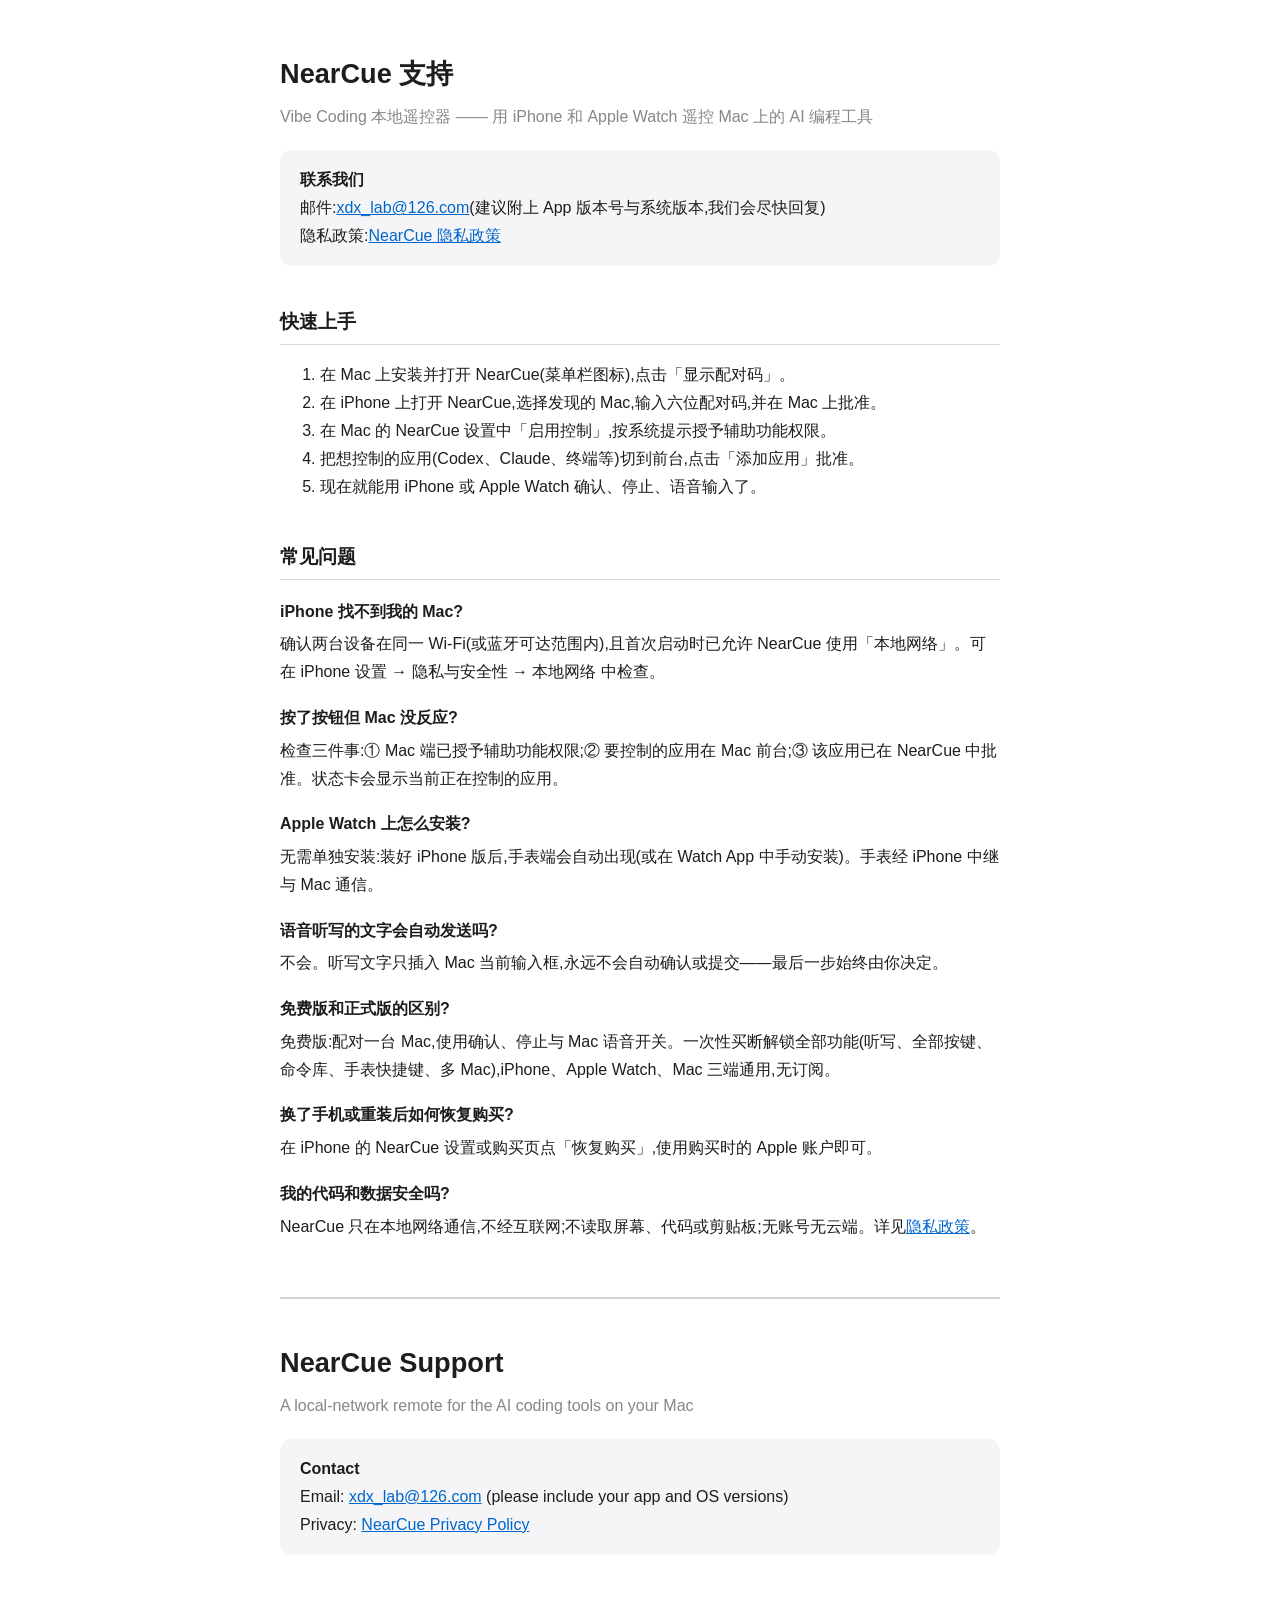
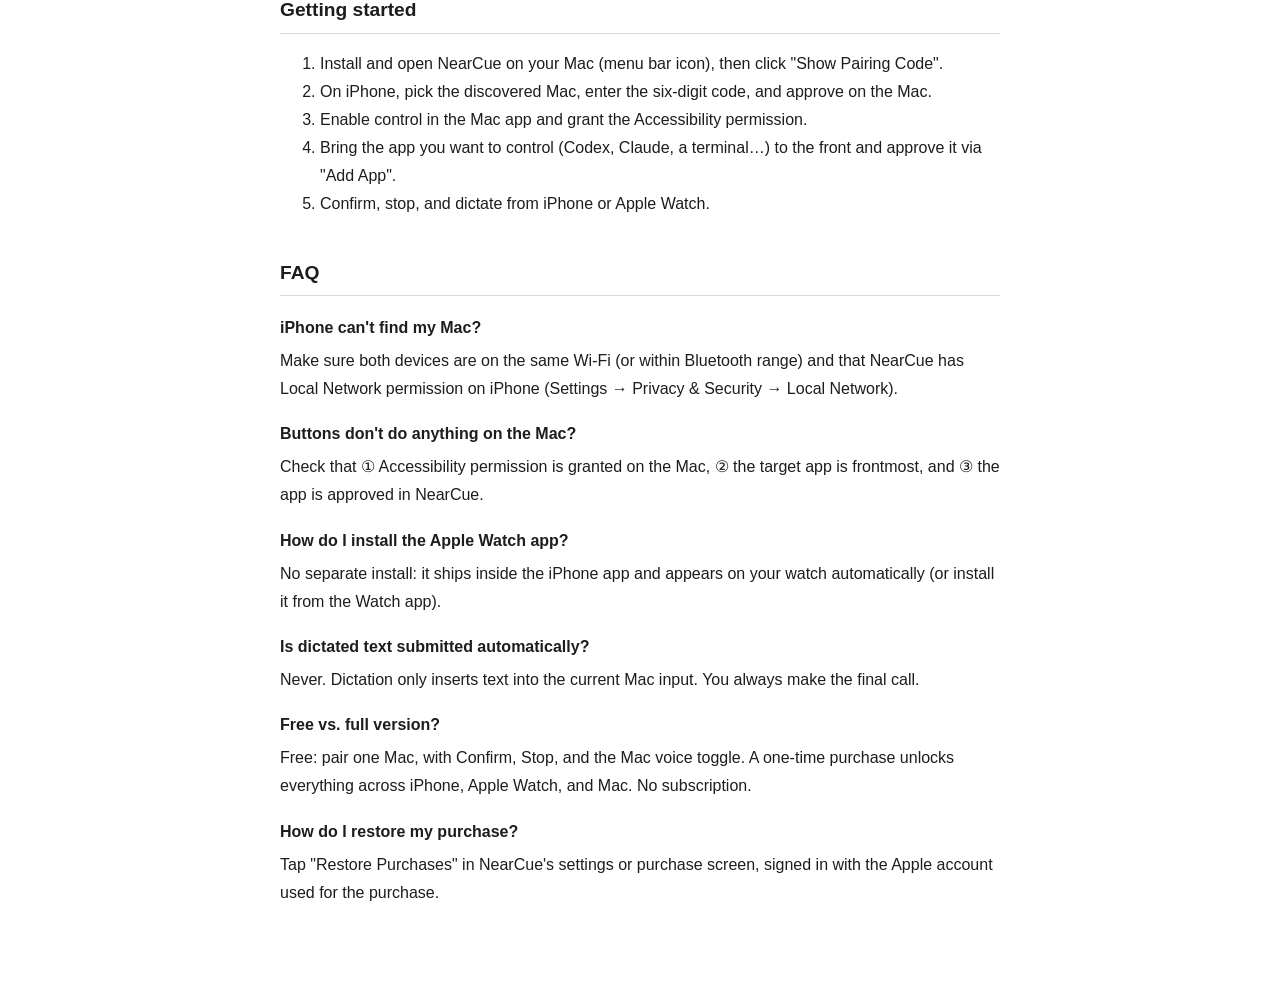
==== index.html @ 0933f8c7 "NearCue support & privacy pages" ====
<!DOCTYPE html>
<html lang="zh-Hans">
<head>
<meta charset="utf-8">
<meta name="viewport" content="width=device-width, initial-scale=1">
<title>NearCue 支持 / Support</title>
<style>
  :root { color-scheme: light dark; }
  body {
    font-family: -apple-system, BlinkMacSystemFont, "PingFang SC", "Helvetica Neue", sans-serif;
    max-width: 720px; margin: 0 auto; padding: 32px 20px 64px;
    line-height: 1.75; color: #1d1d1f; background: #fff;
  }
  @media (prefers-color-scheme: dark) {
    body { color: #f5f5f7; background: #1d1d1f; }
    a { color: #6cb4ff; }
    .card { background: #2c2c2e; }
  }
  h1 { font-size: 1.7em; margin-bottom: .2em; }
  h2 { font-size: 1.2em; margin-top: 2em; border-bottom: 1px solid rgba(128,128,128,.3); padding-bottom: .3em; }
  .tagline { color: #86868b; margin-top: 0; }
  .card {
    background: #f5f5f7; border-radius: 12px; padding: 16px 20px; margin: 1.2em 0;
  }
  .divider { margin: 3.5em 0 2.5em; border: none; border-top: 2px solid rgba(128,128,128,.35); }
  dt { font-weight: 600; margin-top: 1.1em; }
  dd { margin: .3em 0 0 0; }
  a { color: #0066cc; }
</style>
</head>
<body>

<h1>NearCue 支持</h1>
<p class="tagline">Vibe Coding 本地遥控器 —— 用 iPhone 和 Apple Watch 遥控 Mac 上的 AI 编程工具</p>

<div class="card">
  <strong>联系我们</strong><br>
  邮件:<a href="mailto:xdx_lab@126.com">xdx_lab@126.com</a>(建议附上 App 版本号与系统版本,我们会尽快回复)<br>
  隐私政策:<a href="./privacy.html">NearCue 隐私政策</a>
</div>

<h2>快速上手</h2>
<ol>
  <li>在 Mac 上安装并打开 NearCue(菜单栏图标),点击「显示配对码」。</li>
  <li>在 iPhone 上打开 NearCue,选择发现的 Mac,输入六位配对码,并在 Mac 上批准。</li>
  <li>在 Mac 的 NearCue 设置中「启用控制」,按系统提示授予辅助功能权限。</li>
  <li>把想控制的应用(Codex、Claude、终端等)切到前台,点击「添加应用」批准。</li>
  <li>现在就能用 iPhone 或 Apple Watch 确认、停止、语音输入了。</li>
</ol>

<h2>常见问题</h2>
<dl>
  <dt>iPhone 找不到我的 Mac?</dt>
  <dd>确认两台设备在同一 Wi-Fi(或蓝牙可达范围内),且首次启动时已允许 NearCue 使用「本地网络」。可在 iPhone 设置 → 隐私与安全性 → 本地网络 中检查。</dd>

  <dt>按了按钮但 Mac 没反应?</dt>
  <dd>检查三件事:① Mac 端已授予辅助功能权限;② 要控制的应用在 Mac 前台;③ 该应用已在 NearCue 中批准。状态卡会显示当前正在控制的应用。</dd>

  <dt>Apple Watch 上怎么安装?</dt>
  <dd>无需单独安装:装好 iPhone 版后,手表端会自动出现(或在 Watch App 中手动安装)。手表经 iPhone 中继与 Mac 通信。</dd>

  <dt>语音听写的文字会自动发送吗?</dt>
  <dd>不会。听写文字只插入 Mac 当前输入框,永远不会自动确认或提交——最后一步始终由你决定。</dd>

  <dt>免费版和正式版的区别?</dt>
  <dd>免费版:配对一台 Mac,使用确认、停止与 Mac 语音开关。一次性买断解锁全部功能(听写、全部按键、命令库、手表快捷键、多 Mac),iPhone、Apple Watch、Mac 三端通用,无订阅。</dd>

  <dt>换了手机或重装后如何恢复购买?</dt>
  <dd>在 iPhone 的 NearCue 设置或购买页点「恢复购买」,使用购买时的 Apple 账户即可。</dd>

  <dt>我的代码和数据安全吗?</dt>
  <dd>NearCue 只在本地网络通信,不经互联网;不读取屏幕、代码或剪贴板;无账号无云端。详见<a href="./privacy.html">隐私政策</a>。</dd>
</dl>

<hr class="divider">

<h1>NearCue Support</h1>
<p class="tagline">A local-network remote for the AI coding tools on your Mac</p>

<div class="card">
  <strong>Contact</strong><br>
  Email: <a href="mailto:xdx_lab@126.com">xdx_lab@126.com</a> (please include your app and OS versions)<br>
  Privacy: <a href="./privacy.html">NearCue Privacy Policy</a>
</div>

<h2>Getting started</h2>
<ol>
  <li>Install and open NearCue on your Mac (menu bar icon), then click "Show Pairing Code".</li>
  <li>On iPhone, pick the discovered Mac, enter the six-digit code, and approve on the Mac.</li>
  <li>Enable control in the Mac app and grant the Accessibility permission.</li>
  <li>Bring the app you want to control (Codex, Claude, a terminal…) to the front and approve it via "Add App".</li>
  <li>Confirm, stop, and dictate from iPhone or Apple Watch.</li>
</ol>

<h2>FAQ</h2>
<dl>
  <dt>iPhone can't find my Mac?</dt>
  <dd>Make sure both devices are on the same Wi-Fi (or within Bluetooth range) and that NearCue has Local Network permission on iPhone (Settings → Privacy &amp; Security → Local Network).</dd>

  <dt>Buttons don't do anything on the Mac?</dt>
  <dd>Check that ① Accessibility permission is granted on the Mac, ② the target app is frontmost, and ③ the app is approved in NearCue.</dd>

  <dt>How do I install the Apple Watch app?</dt>
  <dd>No separate install: it ships inside the iPhone app and appears on your watch automatically (or install it from the Watch app).</dd>

  <dt>Is dictated text submitted automatically?</dt>
  <dd>Never. Dictation only inserts text into the current Mac input. You always make the final call.</dd>

  <dt>Free vs. full version?</dt>
  <dd>Free: pair one Mac, with Confirm, Stop, and the Mac voice toggle. A one-time purchase unlocks everything across iPhone, Apple Watch, and Mac. No subscription.</dd>

  <dt>How do I restore my purchase?</dt>
  <dd>Tap "Restore Purchases" in NearCue's settings or purchase screen, signed in with the Apple account used for the purchase.</dd>
</dl>

</body>
</html>
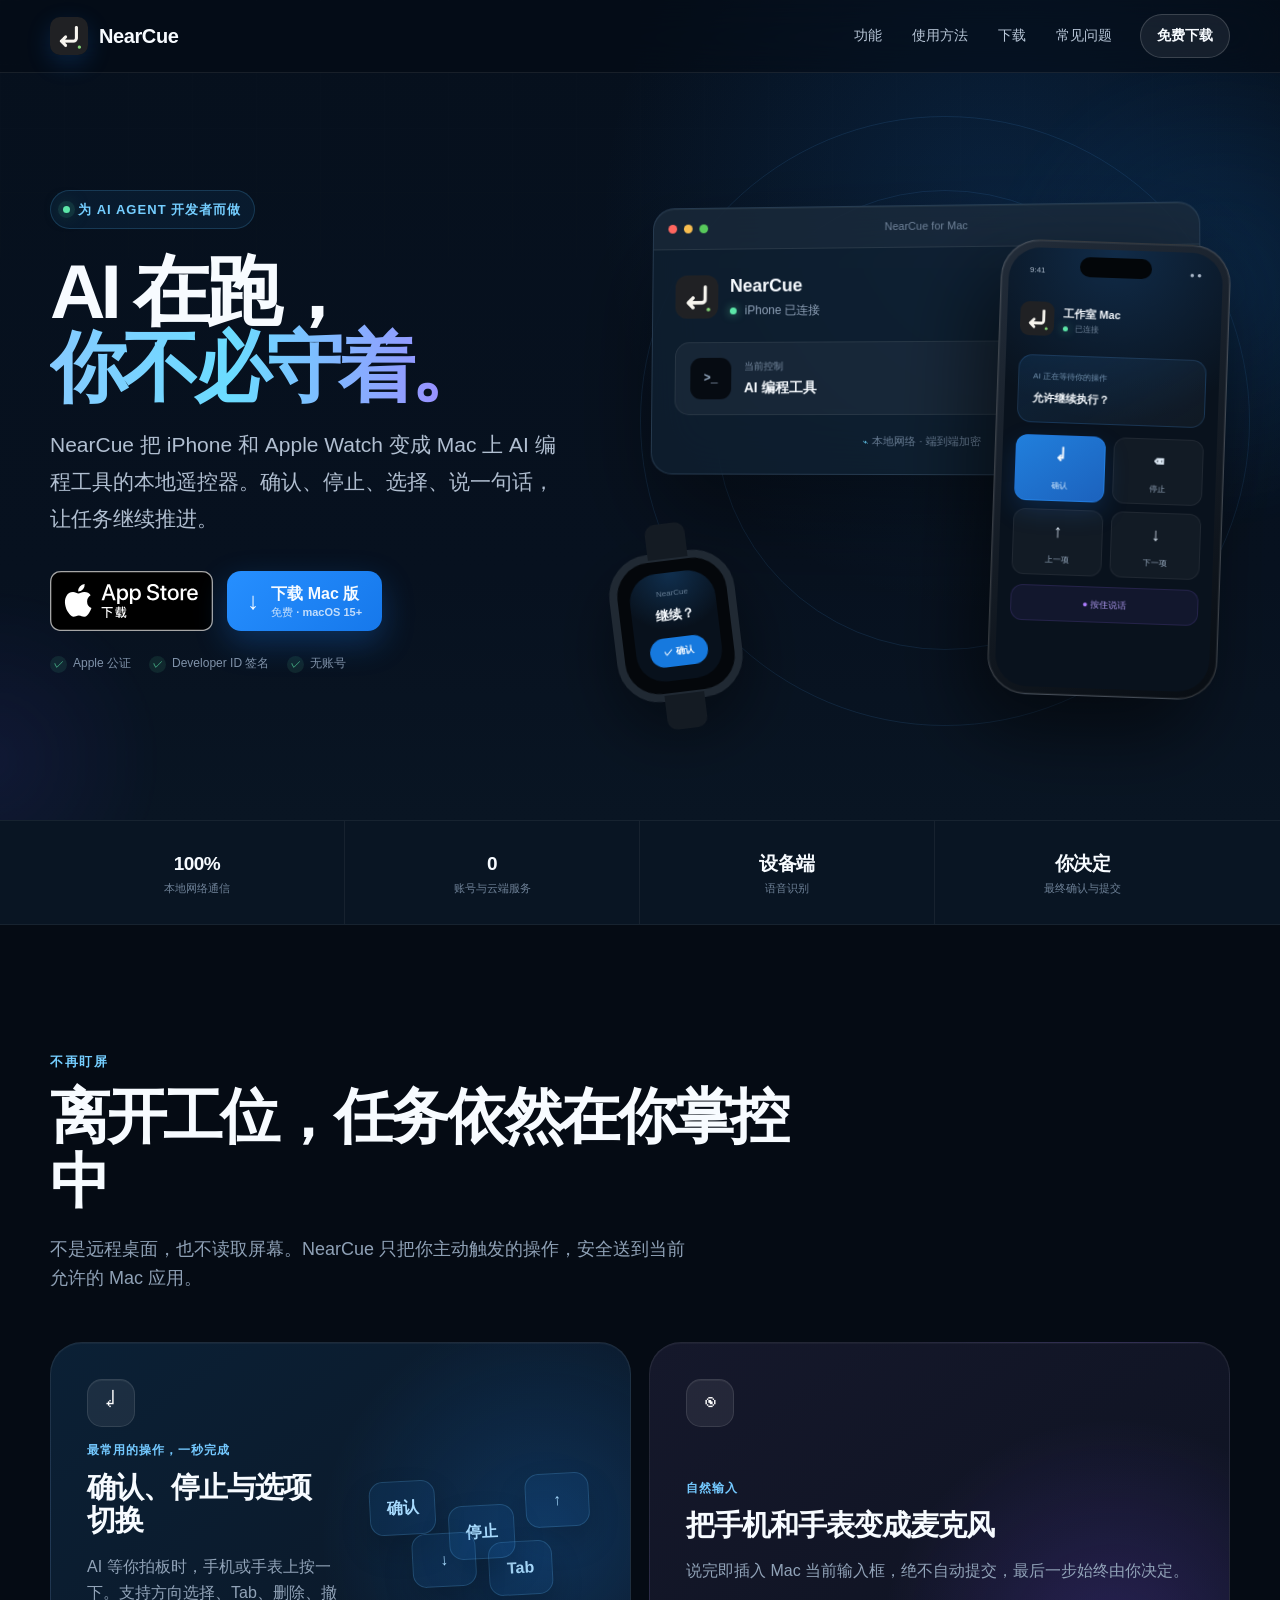
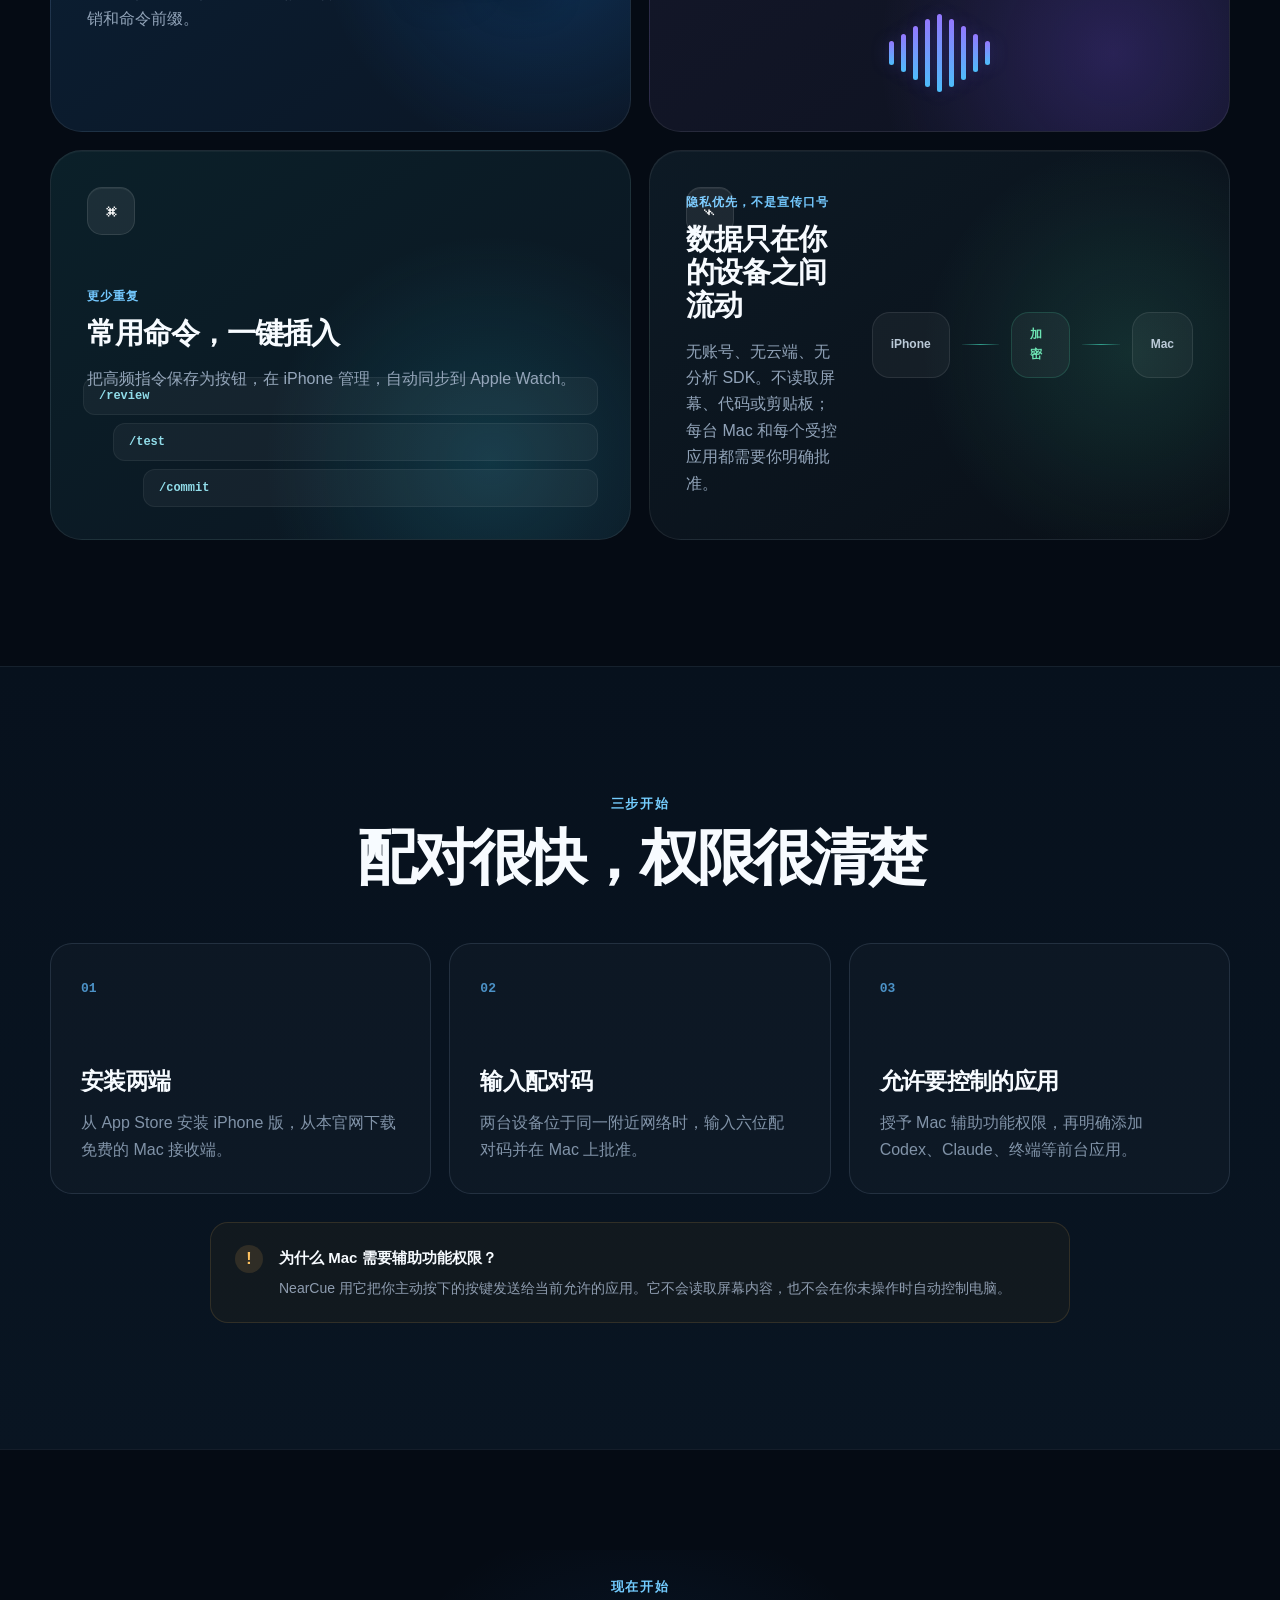
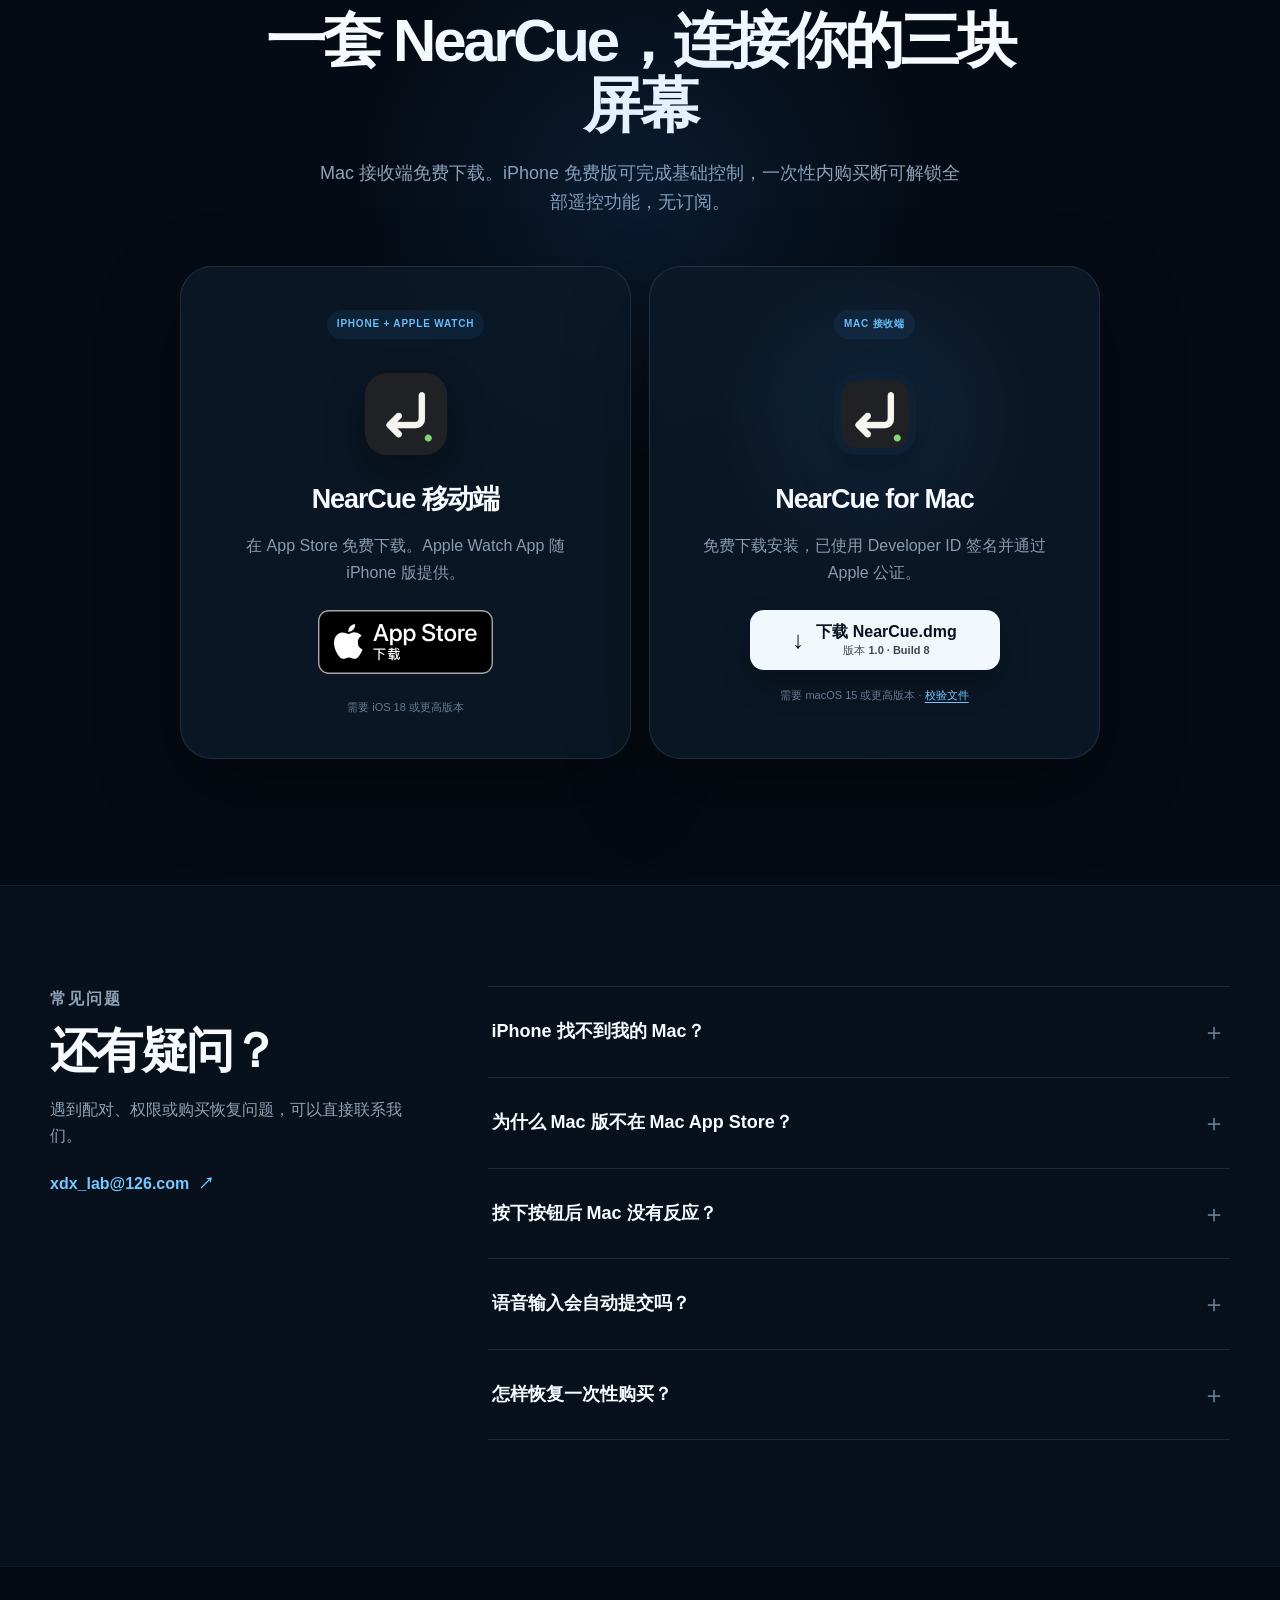
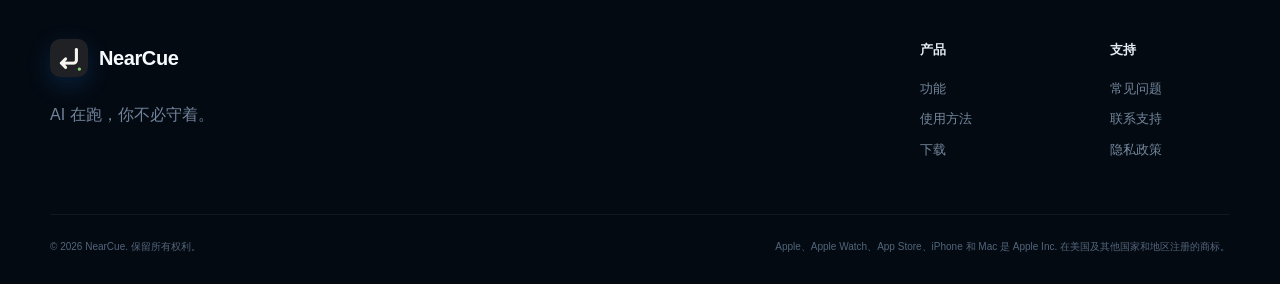
==== commit 41beb471: "feat: 建设 NearCue 双端下载官网" ====
--- a/index.html
+++ b/index.html
@@ -1,117 +1,289 @@
-<!DOCTYPE html>
-<html lang="zh-Hans">
+<!doctype html>
+<html lang="zh-CN">
 <head>
-<meta charset="utf-8">
-<meta name="viewport" content="width=device-width, initial-scale=1">
-<title>NearCue 支持 / Support</title>
-<style>
-  :root { color-scheme: light dark; }
-  body {
-    font-family: -apple-system, BlinkMacSystemFont, "PingFang SC", "Helvetica Neue", sans-serif;
-    max-width: 720px; margin: 0 auto; padding: 32px 20px 64px;
-    line-height: 1.75; color: #1d1d1f; background: #fff;
-  }
-  @media (prefers-color-scheme: dark) {
-    body { color: #f5f5f7; background: #1d1d1f; }
-    a { color: #6cb4ff; }
-    .card { background: #2c2c2e; }
-  }
-  h1 { font-size: 1.7em; margin-bottom: .2em; }
-  h2 { font-size: 1.2em; margin-top: 2em; border-bottom: 1px solid rgba(128,128,128,.3); padding-bottom: .3em; }
-  .tagline { color: #86868b; margin-top: 0; }
-  .card {
-    background: #f5f5f7; border-radius: 12px; padding: 16px 20px; margin: 1.2em 0;
-  }
-  .divider { margin: 3.5em 0 2.5em; border: none; border-top: 2px solid rgba(128,128,128,.35); }
-  dt { font-weight: 600; margin-top: 1.1em; }
-  dd { margin: .3em 0 0 0; }
-  a { color: #0066cc; }
-</style>
+  <meta charset="utf-8">
+  <meta name="viewport" content="width=device-width, initial-scale=1">
+  <meta name="theme-color" content="#07111f">
+  <meta name="description" content="NearCue 把 iPhone 和 Apple Watch 变成 Mac 上 AI 编程工具的本地遥控器。确认、停止、选择和语音输入，不必守在屏幕前。">
+  <meta property="og:type" content="website">
+  <meta property="og:locale" content="zh_CN">
+  <meta property="og:title" content="NearCue — AI 在跑，你不必守着">
+  <meta property="og:description" content="用 iPhone 和 Apple Watch，安全遥控 Mac 上的 AI 编程工具。">
+  <meta property="og:url" content="https://xdx888999.github.io/nearcue-site/">
+  <meta property="og:image" content="https://xdx888999.github.io/nearcue-site/assets/og-nearcue.png">
+  <meta name="twitter:card" content="summary_large_image">
+  <meta name="twitter:title" content="NearCue — AI 在跑，你不必守着">
+  <meta name="twitter:description" content="用 iPhone 和 Apple Watch，安全遥控 Mac 上的 AI 编程工具。">
+  <meta name="twitter:image" content="https://xdx888999.github.io/nearcue-site/assets/og-nearcue.png">
+  <link rel="icon" type="image/png" href="./assets/nearcue-icon.png">
+  <link rel="apple-touch-icon" href="./assets/nearcue-icon.png">
+  <link rel="stylesheet" href="./styles.css">
+  <title>NearCue — AI 编程遥控器</title>
 </head>
 <body>
-
-<h1>NearCue 支持</h1>
-<p class="tagline">Vibe Coding 本地遥控器 —— 用 iPhone 和 Apple Watch 遥控 Mac 上的 AI 编程工具</p>
-
-<div class="card">
-  <strong>联系我们</strong><br>
-  邮件:<a href="mailto:xdx_lab@126.com">xdx_lab@126.com</a>(建议附上 App 版本号与系统版本,我们会尽快回复)<br>
-  隐私政策:<a href="./privacy.html">NearCue 隐私政策</a>
-</div>
-
-<h2>快速上手</h2>
-<ol>
-  <li>在 Mac 上安装并打开 NearCue(菜单栏图标),点击「显示配对码」。</li>
-  <li>在 iPhone 上打开 NearCue,选择发现的 Mac,输入六位配对码,并在 Mac 上批准。</li>
-  <li>在 Mac 的 NearCue 设置中「启用控制」,按系统提示授予辅助功能权限。</li>
-  <li>把想控制的应用(Codex、Claude、终端等)切到前台,点击「添加应用」批准。</li>
-  <li>现在就能用 iPhone 或 Apple Watch 确认、停止、语音输入了。</li>
-</ol>
-
-<h2>常见问题</h2>
-<dl>
-  <dt>iPhone 找不到我的 Mac?</dt>
-  <dd>确认两台设备在同一 Wi-Fi(或蓝牙可达范围内),且首次启动时已允许 NearCue 使用「本地网络」。可在 iPhone 设置 → 隐私与安全性 → 本地网络 中检查。</dd>
-
-  <dt>按了按钮但 Mac 没反应?</dt>
-  <dd>检查三件事:① Mac 端已授予辅助功能权限;② 要控制的应用在 Mac 前台;③ 该应用已在 NearCue 中批准。状态卡会显示当前正在控制的应用。</dd>
-
-  <dt>Apple Watch 上怎么安装?</dt>
-  <dd>无需单独安装:装好 iPhone 版后,手表端会自动出现(或在 Watch App 中手动安装)。手表经 iPhone 中继与 Mac 通信。</dd>
-
-  <dt>语音听写的文字会自动发送吗?</dt>
-  <dd>不会。听写文字只插入 Mac 当前输入框,永远不会自动确认或提交——最后一步始终由你决定。</dd>
-
-  <dt>免费版和正式版的区别?</dt>
-  <dd>免费版:配对一台 Mac,使用确认、停止与 Mac 语音开关。一次性买断解锁全部功能(听写、全部按键、命令库、手表快捷键、多 Mac),iPhone、Apple Watch、Mac 三端通用,无订阅。</dd>
-
-  <dt>换了手机或重装后如何恢复购买?</dt>
-  <dd>在 iPhone 的 NearCue 设置或购买页点「恢复购买」,使用购买时的 Apple 账户即可。</dd>
-
-  <dt>我的代码和数据安全吗?</dt>
-  <dd>NearCue 只在本地网络通信,不经互联网;不读取屏幕、代码或剪贴板;无账号无云端。详见<a href="./privacy.html">隐私政策</a>。</dd>
-</dl>
-
-<hr class="divider">
-
-<h1>NearCue Support</h1>
-<p class="tagline">A local-network remote for the AI coding tools on your Mac</p>
-
-<div class="card">
-  <strong>Contact</strong><br>
-  Email: <a href="mailto:xdx_lab@126.com">xdx_lab@126.com</a> (please include your app and OS versions)<br>
-  Privacy: <a href="./privacy.html">NearCue Privacy Policy</a>
-</div>
-
-<h2>Getting started</h2>
-<ol>
-  <li>Install and open NearCue on your Mac (menu bar icon), then click "Show Pairing Code".</li>
-  <li>On iPhone, pick the discovered Mac, enter the six-digit code, and approve on the Mac.</li>
-  <li>Enable control in the Mac app and grant the Accessibility permission.</li>
-  <li>Bring the app you want to control (Codex, Claude, a terminal…) to the front and approve it via "Add App".</li>
-  <li>Confirm, stop, and dictate from iPhone or Apple Watch.</li>
-</ol>
-
-<h2>FAQ</h2>
-<dl>
-  <dt>iPhone can't find my Mac?</dt>
-  <dd>Make sure both devices are on the same Wi-Fi (or within Bluetooth range) and that NearCue has Local Network permission on iPhone (Settings → Privacy &amp; Security → Local Network).</dd>
-
-  <dt>Buttons don't do anything on the Mac?</dt>
-  <dd>Check that ① Accessibility permission is granted on the Mac, ② the target app is frontmost, and ③ the app is approved in NearCue.</dd>
-
-  <dt>How do I install the Apple Watch app?</dt>
-  <dd>No separate install: it ships inside the iPhone app and appears on your watch automatically (or install it from the Watch app).</dd>
-
-  <dt>Is dictated text submitted automatically?</dt>
-  <dd>Never. Dictation only inserts text into the current Mac input. You always make the final call.</dd>
-
-  <dt>Free vs. full version?</dt>
-  <dd>Free: pair one Mac, with Confirm, Stop, and the Mac voice toggle. A one-time purchase unlocks everything across iPhone, Apple Watch, and Mac. No subscription.</dd>
-
-  <dt>How do I restore my purchase?</dt>
-  <dd>Tap "Restore Purchases" in NearCue's settings or purchase screen, signed in with the Apple account used for the purchase.</dd>
-</dl>
-
+  <a class="skip-link" href="#main">跳到主要内容</a>
+
+  <header class="site-header">
+    <div class="shell nav-shell">
+      <a class="brand" href="#top" aria-label="NearCue 首页">
+        <img src="./assets/nearcue-icon.png" width="38" height="38" alt="">
+        <span>NearCue</span>
+      </a>
+      <nav class="nav-links" aria-label="主导航">
+        <a href="#features">功能</a>
+        <a href="#setup">使用方法</a>
+        <a href="#download">下载</a>
+        <a href="#faq">常见问题</a>
+      </nav>
+      <a class="nav-download" href="#download">免费下载</a>
+    </div>
+  </header>
+
+  <main id="main">
+    <section class="hero" id="top">
+      <div class="hero-glow hero-glow-one" aria-hidden="true"></div>
+      <div class="hero-glow hero-glow-two" aria-hidden="true"></div>
+      <div class="shell hero-grid">
+        <div class="hero-copy">
+          <div class="eyebrow"><span class="live-dot"></span> 为 AI Agent 开发者而做</div>
+          <h1>AI 在跑，<br><span>你不必守着。</span></h1>
+          <p class="hero-lead">NearCue 把 iPhone 和 Apple Watch 变成 Mac 上 AI 编程工具的本地遥控器。确认、停止、选择、说一句话，让任务继续推进。</p>
+          <div class="hero-actions">
+            <a class="app-store-link" href="https://apps.apple.com/cn/app/id6792160509" target="_blank" rel="noopener" aria-label="在 App Store 下载 NearCue iPhone 版">
+              <img src="./assets/app-store-badge.svg" width="163" height="60" alt="在 App Store 下载">
+            </a>
+            <a class="button button-primary" href="https://github.com/xdx888999/nearcue-site/releases/latest/download/NearCue.dmg">
+              <span class="button-icon" aria-hidden="true">↓</span>
+              <span><strong>下载 Mac 版</strong><small>免费 · macOS 15+</small></span>
+            </a>
+          </div>
+          <div class="hero-proof" aria-label="安全和分发信息">
+            <span><i>✓</i> Apple 公证</span>
+            <span><i>✓</i> Developer ID 签名</span>
+            <span><i>✓</i> 无账号</span>
+          </div>
+        </div>
+
+        <div class="product-stage" aria-label="NearCue 在 iPhone、Apple Watch 和 Mac 上的界面示意">
+          <div class="signal-ring signal-ring-one" aria-hidden="true"></div>
+          <div class="signal-ring signal-ring-two" aria-hidden="true"></div>
+
+          <div class="mac-card">
+            <div class="window-bar">
+              <span class="window-dot red"></span><span class="window-dot amber"></span><span class="window-dot green"></span>
+              <span class="window-title">NearCue for Mac</span>
+            </div>
+            <div class="mac-content">
+              <div class="mac-status">
+                <img src="./assets/nearcue-icon.png" alt="" width="44" height="44">
+                <div><strong>NearCue</strong><span><i></i> iPhone 已连接</span></div>
+              </div>
+              <div class="current-app">
+                <span class="code-mark">&gt;_</span>
+                <div><small>当前控制</small><strong>AI 编程工具</strong></div>
+                <span class="approved">已允许</span>
+              </div>
+              <div class="privacy-line"><span>⌁</span> 本地网络 · 端到端加密</div>
+            </div>
+          </div>
+
+          <div class="phone-card">
+            <div class="phone-island"></div>
+            <div class="phone-screen">
+              <div class="phone-top"><span>9:41</span><span>● ●</span></div>
+              <div class="phone-heading">
+                <img src="./assets/nearcue-icon.png" width="34" height="34" alt="">
+                <div><strong>工作室 Mac</strong><small><i></i> 已连接</small></div>
+              </div>
+              <div class="agent-card">
+                <small>AI 正在等待你的操作</small>
+                <strong>允许继续执行？</strong>
+              </div>
+              <div class="remote-grid">
+                <span class="remote-key confirm-key"><b>↵</b>确认</span>
+                <span class="remote-key"><b>⌫</b>停止</span>
+                <span class="remote-key"><b>↑</b>上一项</span>
+                <span class="remote-key"><b>↓</b>下一项</span>
+              </div>
+              <div class="voice-bar"><span>●</span> 按住说话</div>
+            </div>
+          </div>
+
+          <div class="watch-card">
+            <div class="watch-screen">
+              <small>NearCue</small>
+              <strong>继续？</strong>
+              <span>✓ 确认</span>
+            </div>
+          </div>
+        </div>
+      </div>
+    </section>
+
+    <section class="trust-strip" aria-label="NearCue 隐私特性">
+      <div class="shell trust-grid">
+        <div><strong>100%</strong><span>本地网络通信</span></div>
+        <div><strong>0</strong><span>账号与云端服务</span></div>
+        <div><strong>设备端</strong><span>语音识别</span></div>
+        <div><strong>你决定</strong><span>最终确认与提交</span></div>
+      </div>
+    </section>
+
+    <section class="section" id="features">
+      <div class="shell">
+        <div class="section-heading">
+          <p class="kicker">不再盯屏</p>
+          <h2>离开工位，任务依然在你掌控中</h2>
+          <p>不是远程桌面，也不读取屏幕。NearCue 只把你主动触发的操作，安全送到当前允许的 Mac 应用。</p>
+        </div>
+        <div class="feature-grid">
+          <article class="feature-card feature-card-wide blue-card">
+            <div class="feature-icon">↵</div>
+            <div>
+              <p class="card-label">最常用的操作，一秒完成</p>
+              <h3>确认、停止与选项切换</h3>
+              <p>AI 等你拍板时，手机或手表上按一下。支持方向选择、Tab、删除、撤销和命令前缀。</p>
+            </div>
+            <div class="key-cloud" aria-hidden="true"><span>确认</span><span>停止</span><span>↑</span><span>↓</span><span>Tab</span></div>
+          </article>
+
+          <article class="feature-card violet-card">
+            <div class="feature-icon">◉</div>
+            <p class="card-label">自然输入</p>
+            <h3>把手机和手表变成麦克风</h3>
+            <p>说完即插入 Mac 当前输入框，绝不自动提交，最后一步始终由你决定。</p>
+            <div class="wave" aria-hidden="true"><i></i><i></i><i></i><i></i><i></i><i></i><i></i><i></i><i></i></div>
+          </article>
+
+          <article class="feature-card cyan-card">
+            <div class="feature-icon">⌘</div>
+            <p class="card-label">更少重复</p>
+            <h3>常用命令，一键插入</h3>
+            <p>把高频指令保存为按钮，在 iPhone 管理，自动同步到 Apple Watch。</p>
+            <div class="command-list" aria-hidden="true"><span>/review</span><span>/test</span><span>/commit</span></div>
+          </article>
+
+          <article class="feature-card feature-card-wide dark-card">
+            <div class="feature-icon">⌁</div>
+            <div>
+              <p class="card-label">隐私优先，不是宣传口号</p>
+              <h3>数据只在你的设备之间流动</h3>
+              <p>无账号、无云端、无分析 SDK。不读取屏幕、代码或剪贴板；每台 Mac 和每个受控应用都需要你明确批准。</p>
+            </div>
+            <div class="local-path" aria-hidden="true">
+              <span class="path-device">iPhone</span><i></i><span class="path-lock">加密</span><i></i><span class="path-device">Mac</span>
+            </div>
+          </article>
+        </div>
+      </div>
+    </section>
+
+    <section class="section setup-section" id="setup">
+      <div class="shell">
+        <div class="section-heading compact-heading">
+          <p class="kicker">三步开始</p>
+          <h2>配对很快，权限很清楚</h2>
+        </div>
+        <ol class="steps">
+          <li>
+            <span class="step-number">01</span>
+            <div><h3>安装两端</h3><p>从 App Store 安装 iPhone 版，从本官网下载免费的 Mac 接收端。</p></div>
+          </li>
+          <li>
+            <span class="step-number">02</span>
+            <div><h3>输入配对码</h3><p>两台设备位于同一附近网络时，输入六位配对码并在 Mac 上批准。</p></div>
+          </li>
+          <li>
+            <span class="step-number">03</span>
+            <div><h3>允许要控制的应用</h3><p>授予 Mac 辅助功能权限，再明确添加 Codex、Claude、终端等前台应用。</p></div>
+          </li>
+        </ol>
+        <div class="permission-note">
+          <span class="note-icon">!</span>
+          <div><strong>为什么 Mac 需要辅助功能权限？</strong><p>NearCue 用它把你主动按下的按键发送给当前允许的应用。它不会读取屏幕内容，也不会在你未操作时自动控制电脑。</p></div>
+        </div>
+      </div>
+    </section>
+
+    <section class="section download-section" id="download">
+      <div class="shell">
+        <div class="section-heading compact-heading">
+          <p class="kicker">现在开始</p>
+          <h2>一套 NearCue，连接你的三块屏幕</h2>
+          <p>Mac 接收端免费下载。iPhone 免费版可完成基础控制，一次性内购买断可解锁全部遥控功能，无订阅。</p>
+        </div>
+        <div class="download-grid">
+          <article class="download-card phone-download">
+            <div class="download-tag">iPhone + Apple Watch</div>
+            <img class="download-icon" src="./assets/nearcue-icon.png" width="82" height="82" alt="NearCue 图标">
+            <h3>NearCue 移动端</h3>
+            <p>在 App Store 免费下载。Apple Watch App 随 iPhone 版提供。</p>
+            <a class="app-store-link large-badge" href="https://apps.apple.com/cn/app/id6792160509" target="_blank" rel="noopener" aria-label="在 App Store 下载 NearCue">
+              <img src="./assets/app-store-badge.svg" width="174" height="64" alt="在 App Store 下载">
+            </a>
+            <small>需要 iOS 18 或更高版本</small>
+          </article>
+          <article class="download-card mac-download">
+            <div class="download-tag">Mac 接收端</div>
+            <img class="download-icon" src="./assets/nearcue-mac-icon.png" width="82" height="82" alt="NearCue Mac 图标">
+            <h3>NearCue for Mac</h3>
+            <p>免费下载安装，已使用 Developer ID 签名并通过 Apple 公证。</p>
+            <a class="button button-light" href="https://github.com/xdx888999/nearcue-site/releases/latest/download/NearCue.dmg"><span class="button-icon">↓</span><span><strong>下载 NearCue.dmg</strong><small>版本 1.0 · Build 8</small></span></a>
+            <small>需要 macOS 15 或更高版本 · <a href="https://github.com/xdx888999/nearcue-site/releases/latest/download/NearCue.dmg.sha256">校验文件</a></small>
+          </article>
+        </div>
+      </div>
+    </section>
+
+    <section class="section faq-section" id="faq">
+      <div class="shell faq-layout">
+        <div class="faq-intro">
+          <p class="kicker">常见问题</p>
+          <h2>还有疑问？</h2>
+          <p>遇到配对、权限或购买恢复问题，可以直接联系我们。</p>
+          <a class="text-link" href="mailto:xdx_lab@126.com">xdx_lab@126.com <span>↗</span></a>
+        </div>
+        <div class="faq-list">
+          <details>
+            <summary>iPhone 找不到我的 Mac？<span>＋</span></summary>
+            <p>确认两台设备处于同一 Wi-Fi 或附近点对点网络，并在 iPhone 的“设置 → 隐私与安全性 → 本地网络”中允许 NearCue。Mac 端 NearCue 需要保持运行。</p>
+          </details>
+          <details>
+            <summary>为什么 Mac 版不在 Mac App Store？<span>＋</span></summary>
+            <p>NearCue 需要把你主动触发的按键发送到受控应用，因此使用了辅助功能权限。Mac 版改为官网分发，但安装包仍使用 Apple Developer ID 签名并完成公证。</p>
+          </details>
+          <details>
+            <summary>按下按钮后 Mac 没有反应？<span>＋</span></summary>
+            <p>请检查 Mac 端是否已授予辅助功能权限、目标应用是否位于前台，以及该应用是否已经在 NearCue 中明确允许。</p>
+          </details>
+          <details>
+            <summary>语音输入会自动提交吗？<span>＋</span></summary>
+            <p>不会。NearCue 只把识别文字插入 Mac 当前输入框，不会自动确认或发送。最终提交始终由你决定。</p>
+          </details>
+          <details>
+            <summary>怎样恢复一次性购买？<span>＋</span></summary>
+            <p>在 iPhone 的 NearCue 设置或购买页面点击“恢复购买”，并使用购买时的 Apple 账户。Mac 接收端本身免费，无需再次购买。</p>
+          </details>
+        </div>
+      </div>
+    </section>
+  </main>
+
+  <footer class="site-footer">
+    <div class="shell footer-main">
+      <div class="footer-brand">
+        <a class="brand" href="#top"><img src="./assets/nearcue-icon.png" width="38" height="38" alt=""><span>NearCue</span></a>
+        <p>AI 在跑，你不必守着。</p>
+      </div>
+      <div class="footer-links">
+        <div><strong>产品</strong><a href="#features">功能</a><a href="#setup">使用方法</a><a href="#download">下载</a></div>
+        <div><strong>支持</strong><a href="#faq">常见问题</a><a href="mailto:xdx_lab@126.com">联系支持</a><a href="./privacy.html">隐私政策</a></div>
+      </div>
+    </div>
+    <div class="shell footer-bottom">
+      <span>© 2026 NearCue. 保留所有权利。</span>
+      <span>Apple、Apple Watch、App Store、iPhone 和 Mac 是 Apple Inc. 在美国及其他国家和地区注册的商标。</span>
+    </div>
+  </footer>
 </body>
 </html>
--- a/styles.css
+++ b/styles.css
@@ -0,0 +1,320 @@
+:root {
+  color-scheme: dark;
+  --ink: #f7fbff;
+  --muted: #a7b6ca;
+  --deep-muted: #75869b;
+  --night: #050b14;
+  --night-soft: #081321;
+  --panel: rgba(16, 29, 45, 0.76);
+  --line: rgba(170, 200, 232, 0.14);
+  --blue: #248cff;
+  --cyan: #35d4ff;
+  --violet: #8c6cff;
+  --green: #5ce6a8;
+  --shell: min(1180px, calc(100% - 40px));
+  --radius-lg: 32px;
+  --radius-md: 22px;
+  --shadow: 0 30px 80px rgba(0, 0, 0, 0.34);
+}
+
+* { box-sizing: border-box; }
+html { scroll-behavior: smooth; }
+body {
+  margin: 0;
+  color: var(--ink);
+  background: var(--night);
+  font-family: -apple-system, BlinkMacSystemFont, "SF Pro Display", "PingFang SC", "Helvetica Neue", Arial, sans-serif;
+  font-size: 16px;
+  line-height: 1.65;
+  -webkit-font-smoothing: antialiased;
+}
+a { color: inherit; text-decoration: none; }
+img { max-width: 100%; display: block; }
+button, a { -webkit-tap-highlight-color: transparent; }
+.shell { width: var(--shell); margin: 0 auto; }
+.skip-link { position: fixed; top: 12px; left: 12px; z-index: 100; padding: 10px 16px; border-radius: 10px; background: #fff; color: #06111f; transform: translateY(-150%); }
+.skip-link:focus { transform: translateY(0); }
+:focus-visible { outline: 3px solid var(--cyan); outline-offset: 4px; }
+
+.site-header {
+  position: absolute;
+  top: 0;
+  left: 0;
+  right: 0;
+  z-index: 20;
+  border-bottom: 1px solid rgba(255,255,255,.08);
+  background: rgba(5, 11, 20, .52);
+  backdrop-filter: blur(22px);
+  -webkit-backdrop-filter: blur(22px);
+}
+.solid-header { position: relative; background: rgba(5,11,20,.94); }
+.nav-shell { min-height: 72px; display: flex; align-items: center; justify-content: space-between; gap: 28px; }
+.brand { display: inline-flex; align-items: center; gap: 11px; font-size: 20px; font-weight: 750; letter-spacing: -.02em; }
+.brand img { border-radius: 10px; box-shadow: 0 8px 24px rgba(36, 140, 255, .18); }
+.nav-links { display: flex; align-items: center; gap: 30px; margin-left: auto; color: #b9c7d8; font-size: 14px; }
+.nav-links a, .footer-links a { transition: color .2s ease; }
+.nav-links a:hover, .footer-links a:hover { color: #fff; }
+.nav-download { padding: 9px 16px; border: 1px solid rgba(255,255,255,.16); border-radius: 999px; background: rgba(255,255,255,.07); font-size: 14px; font-weight: 650; transition: transform .2s ease, background .2s ease; }
+.nav-download:hover { transform: translateY(-1px); background: rgba(255,255,255,.12); }
+
+.hero { position: relative; min-height: 820px; padding: 162px 0 112px; overflow: hidden; background: radial-gradient(circle at 78% 26%, rgba(24,114,208,.18), transparent 34%), linear-gradient(180deg, #06101d 0%, #07111f 70%, #091523 100%); }
+.hero::before { content: ""; position: absolute; inset: 0; opacity: .18; background-image: linear-gradient(rgba(255,255,255,.035) 1px, transparent 1px), linear-gradient(90deg, rgba(255,255,255,.035) 1px, transparent 1px); background-size: 64px 64px; mask-image: linear-gradient(to bottom, black, transparent 80%); }
+.hero-glow { position: absolute; border-radius: 50%; filter: blur(1px); opacity: .5; }
+.hero-glow-one { width: 500px; height: 500px; right: -190px; top: 40px; background: radial-gradient(circle, rgba(24,143,255,.24), transparent 68%); }
+.hero-glow-two { width: 360px; height: 360px; left: -190px; bottom: -120px; background: radial-gradient(circle, rgba(105,76,255,.17), transparent 68%); }
+.hero-grid { position: relative; z-index: 2; display: grid; grid-template-columns: .9fr 1.1fr; align-items: center; gap: 44px; }
+.eyebrow, .kicker { color: #75ceff; font-size: 13px; font-weight: 700; letter-spacing: .12em; text-transform: uppercase; }
+.eyebrow { display: inline-flex; align-items: center; gap: 8px; padding: 8px 12px; border: 1px solid rgba(93,193,255,.19); border-radius: 999px; background: rgba(38,132,206,.09); letter-spacing: .08em; }
+.live-dot { width: 7px; height: 7px; border-radius: 50%; background: var(--green); box-shadow: 0 0 0 5px rgba(92,230,168,.1), 0 0 18px rgba(92,230,168,.55); }
+.hero h1 { margin: 24px 0 22px; max-width: 660px; font-size: clamp(54px, 6vw, 86px); line-height: .99; letter-spacing: -.065em; font-weight: 800; }
+.hero h1 span { color: transparent; background: linear-gradient(90deg, #86caff 0%, #6bdcff 42%, #9b8bff 94%); -webkit-background-clip: text; background-clip: text; }
+.hero-lead { margin: 0; max-width: 580px; color: #b1bfd1; font-size: clamp(18px, 1.7vw, 21px); line-height: 1.75; }
+.hero-actions { display: flex; align-items: center; gap: 14px; margin-top: 34px; }
+.app-store-link { display: inline-flex; align-items: center; transition: transform .2s ease, filter .2s ease; }
+.app-store-link:hover { transform: translateY(-2px); filter: brightness(1.08); }
+.app-store-link img { height: 60px; width: auto; }
+.button { display: inline-flex; align-items: center; justify-content: center; gap: 12px; min-height: 60px; padding: 9px 20px; border-radius: 14px; font-weight: 700; transition: transform .2s ease, box-shadow .2s ease, background .2s ease; }
+.button:hover { transform: translateY(-2px); }
+.button-primary { background: linear-gradient(135deg, #268fff, #1678eb); box-shadow: 0 12px 32px rgba(24,127,244,.28); }
+.button-primary:hover { box-shadow: 0 16px 38px rgba(24,127,244,.38); }
+.button-icon { font-size: 24px; line-height: 1; }
+.button strong, .button small { display: block; line-height: 1.2; }
+.button small { margin-top: 3px; font-size: 11px; font-weight: 550; opacity: .76; }
+.hero-proof { display: flex; flex-wrap: wrap; gap: 18px; margin-top: 23px; color: #7f92a9; font-size: 12px; }
+.hero-proof span { display: inline-flex; align-items: center; gap: 6px; }
+.hero-proof i { display: grid; place-items: center; width: 17px; height: 17px; border-radius: 50%; background: rgba(91,221,164,.1); color: var(--green); font-style: normal; font-size: 10px; }
+
+.product-stage { position: relative; min-height: 540px; perspective: 1200px; }
+.signal-ring { position: absolute; border: 1px solid rgba(81,173,255,.12); border-radius: 50%; }
+.signal-ring-one { width: 460px; height: 460px; left: 110px; top: 28px; }
+.signal-ring-two { width: 610px; height: 610px; left: 35px; top: -46px; }
+.mac-card { position: absolute; top: 42px; left: 42px; width: min(550px, 88%); overflow: hidden; border: 1px solid rgba(162,201,239,.17); border-radius: 22px; background: rgba(15,31,48,.78); box-shadow: 0 46px 100px rgba(0,0,0,.42), inset 0 1px rgba(255,255,255,.05); backdrop-filter: blur(28px); transform: rotateY(-4deg) rotateX(2deg); }
+.window-bar { display: flex; align-items: center; gap: 7px; height: 42px; padding: 0 15px; border-bottom: 1px solid rgba(255,255,255,.08); background: rgba(255,255,255,.035); }
+.window-dot { width: 9px; height: 9px; border-radius: 50%; }
+.red { background: #ff665f; } .amber { background: #f7bd4f; } .green { background: #57c95b; }
+.window-title { margin: 0 auto; padding-right: 40px; color: #6f8299; font-size: 11px; }
+.mac-content { padding: 23px; }
+.mac-status { display: flex; align-items: center; gap: 12px; }
+.mac-status img { border-radius: 12px; }
+.mac-status strong, .mac-status span { display: block; }
+.mac-status strong { font-size: 18px; }
+.mac-status span { color: #8fa2b8; font-size: 12px; }
+.mac-status i, .phone-heading i { display: inline-block; width: 7px; height: 7px; margin-right: 5px; border-radius: 50%; background: var(--green); box-shadow: 0 0 10px rgba(92,230,168,.6); }
+.current-app { display: flex; align-items: center; gap: 13px; margin-top: 22px; padding: 15px; border: 1px solid rgba(255,255,255,.07); border-radius: 15px; background: rgba(255,255,255,.045); }
+.code-mark { display: grid; place-items: center; width: 42px; height: 42px; border-radius: 11px; background: #060b12; color: #9bb0c8; font: 700 12px/1 ui-monospace, SFMono-Regular, Menlo, monospace; }
+.current-app small, .current-app strong { display: block; }
+.current-app small { color: #778aa0; font-size: 10px; }
+.current-app strong { margin-top: 2px; font-size: 14px; }
+.approved { margin-left: auto; padding: 5px 9px; border-radius: 999px; background: rgba(92,230,168,.09); color: #80edbd; font-size: 10px; }
+.privacy-line { margin-top: 17px; color: #687d94; font-size: 11px; text-align: center; }
+.privacy-line span { color: #69d7ff; }
+
+.phone-card { position: absolute; z-index: 5; right: 6px; bottom: 5px; width: 230px; height: 455px; padding: 7px; border: 1px solid rgba(255,255,255,.17); border-radius: 39px; background: linear-gradient(145deg, #222c39, #080d13); box-shadow: -20px 35px 80px rgba(0,0,0,.55), inset 0 0 0 1px rgba(255,255,255,.06); transform: rotate(2deg); }
+.phone-island { position: absolute; z-index: 2; top: 15px; left: 50%; width: 72px; height: 20px; transform: translateX(-50%); border-radius: 999px; background: #030609; }
+.phone-screen { height: 100%; overflow: hidden; padding: 15px 13px; border-radius: 32px; background: radial-gradient(circle at 50% 0, rgba(43,133,226,.22), transparent 38%), #09121d; }
+.phone-top { display: flex; justify-content: space-between; padding: 1px 8px 17px; color: #a9b7c8; font-size: 8px; }
+.phone-heading { display: flex; align-items: center; gap: 9px; margin-top: 8px; }
+.phone-heading img { border-radius: 9px; }
+.phone-heading strong, .phone-heading small { display: block; }
+.phone-heading strong { font-size: 11px; }
+.phone-heading small { color: #6d8096; font-size: 8px; }
+.phone-heading i { width: 5px; height: 5px; }
+.agent-card { margin-top: 19px; padding: 14px; border: 1px solid rgba(78,159,240,.18); border-radius: 14px; background: linear-gradient(145deg, rgba(28,91,153,.22), rgba(255,255,255,.03)); }
+.agent-card small, .agent-card strong { display: block; }
+.agent-card small { color: #7190ae; font-size: 8px; }
+.agent-card strong { margin-top: 6px; font-size: 11px; }
+.remote-grid { display: grid; grid-template-columns: 1fr 1fr; gap: 8px; margin-top: 12px; }
+.remote-key { display: flex; flex-direction: column; align-items: center; justify-content: center; min-height: 66px; border: 1px solid rgba(255,255,255,.06); border-radius: 12px; background: rgba(255,255,255,.04); color: #9cafc4; font-size: 8px; }
+.remote-key b { margin-bottom: 6px; color: #dce8f4; font-size: 18px; }
+.confirm-key { border-color: rgba(40,143,255,.3); background: linear-gradient(145deg, #217fdc, #1c62bd); color: #dceeff; box-shadow: 0 10px 24px rgba(26,107,199,.22); }
+.confirm-key b { color: #fff; }
+.voice-bar { margin-top: 10px; padding: 10px; border: 1px solid rgba(146,110,255,.14); border-radius: 12px; background: rgba(130,95,238,.08); color: #a895e9; font-size: 9px; text-align: center; }
+.voice-bar span { color: #ad7dff; }
+.watch-card { position: absolute; z-index: 8; left: 8px; bottom: 2px; width: 126px; height: 148px; padding: 12px; border: 8px solid #202933; border-radius: 42px; background: #04070b; box-shadow: 0 28px 70px rgba(0,0,0,.48); transform: rotate(-7deg); }
+.watch-card::before, .watch-card::after { content: ""; position: absolute; left: 35px; width: 40px; height: 35px; z-index: -1; background: #141b23; }
+.watch-card::before { top: -37px; border-radius: 10px 10px 0 0; }
+.watch-card::after { bottom: -37px; border-radius: 0 0 10px 10px; }
+.watch-screen { height: 100%; display: flex; flex-direction: column; align-items: center; justify-content: center; border-radius: 28px; background: radial-gradient(circle at 50% 0, rgba(40,137,229,.25), transparent 50%), #08111c; }
+.watch-screen small { color: #667d94; font-size: 8px; }
+.watch-screen strong { margin: 5px 0 11px; font-size: 13px; }
+.watch-screen span { padding: 7px 14px; border-radius: 999px; background: #1679de; font-size: 9px; font-weight: 700; }
+
+.trust-strip { border-top: 1px solid rgba(255,255,255,.06); border-bottom: 1px solid rgba(255,255,255,.06); background: #091523; }
+.trust-grid { display: grid; grid-template-columns: repeat(4, 1fr); }
+.trust-grid div { display: flex; flex-direction: column; align-items: center; padding: 27px 20px; border-right: 1px solid rgba(255,255,255,.06); text-align: center; }
+.trust-grid div:last-child { border-right: 0; }
+.trust-grid strong { font-size: 19px; letter-spacing: -.03em; }
+.trust-grid span { color: #6f8298; font-size: 11px; }
+
+.section { padding: 126px 0; }
+.section-heading { max-width: 760px; margin-bottom: 48px; }
+.section-heading .kicker, .faq-intro .kicker, .legal-hero .kicker { margin: 0 0 12px; }
+.section-heading h2, .faq-intro h2 { margin: 0; font-size: clamp(38px, 5vw, 60px); line-height: 1.08; letter-spacing: -.055em; }
+.section-heading > p:last-child, .faq-intro > p { max-width: 650px; margin: 20px 0 0; color: #8fa1b6; font-size: 18px; }
+.compact-heading { margin-right: auto; margin-left: auto; text-align: center; }
+.compact-heading > p:last-child { margin-right: auto; margin-left: auto; }
+
+.feature-grid { display: grid; grid-template-columns: 1fr 1fr; gap: 18px; }
+.feature-card { position: relative; min-height: 390px; overflow: hidden; padding: 36px; border: 1px solid rgba(255,255,255,.08); border-radius: var(--radius-lg); box-shadow: inset 0 1px rgba(255,255,255,.04); }
+.feature-card-wide { min-height: 320px; display: grid; grid-template-columns: 1fr .9fr; align-items: center; gap: 30px; }
+.feature-icon { display: grid; place-items: center; width: 48px; height: 48px; margin-bottom: 52px; border: 1px solid rgba(255,255,255,.1); border-radius: 15px; background: rgba(255,255,255,.07); box-shadow: inset 0 1px rgba(255,255,255,.06); color: #fff; font-size: 23px; }
+.feature-card-wide .feature-icon { position: absolute; top: 36px; left: 36px; }
+.card-label { margin: 0 0 10px !important; color: #74c9ff !important; font-size: 12px !important; font-weight: 700; letter-spacing: .08em; text-transform: uppercase; }
+.feature-card h3 { max-width: 520px; margin: 0; font-size: 29px; line-height: 1.15; letter-spacing: -.035em; }
+.feature-card p { max-width: 510px; margin: 16px 0 0; color: #91a3b8; }
+.blue-card { background: radial-gradient(circle at 85% 50%, rgba(27,136,247,.22), transparent 42%), linear-gradient(145deg, #0b2035, #0b1625); }
+.violet-card { background: radial-gradient(circle at 80% 80%, rgba(127,83,255,.23), transparent 42%), linear-gradient(145deg, #15182b, #0d1220); }
+.cyan-card { background: radial-gradient(circle at 76% 80%, rgba(41,202,228,.17), transparent 42%), linear-gradient(145deg, #0b2029, #0b1521); }
+.dark-card { background: radial-gradient(circle at 83% 52%, rgba(78,231,181,.13), transparent 40%), linear-gradient(145deg, #0d1a25, #090f17); }
+.key-cloud { display: flex; flex-wrap: wrap; justify-content: center; gap: 12px; transform: rotate(-3deg); }
+.key-cloud span { display: grid; place-items: center; min-width: 64px; height: 54px; padding: 0 16px; border: 1px solid rgba(117,199,255,.19); border-radius: 14px; background: rgba(24,119,201,.12); box-shadow: 0 15px 30px rgba(0,0,0,.18); color: #a7dafd; font-weight: 750; }
+.key-cloud span:nth-child(2) { transform: translateY(28px); }
+.key-cloud span:nth-child(4) { transform: translateY(-12px); }
+.wave { position: absolute; right: 32px; bottom: 38px; left: 32px; height: 80px; display: flex; align-items: center; justify-content: center; gap: 7px; }
+.wave i { width: 5px; height: 24px; border-radius: 999px; background: linear-gradient(#9578ff, #4dbffb); box-shadow: 0 0 18px rgba(123,105,255,.28); }
+.wave i:nth-child(2), .wave i:nth-child(8) { height: 38px; }.wave i:nth-child(3), .wave i:nth-child(7) { height: 54px; }.wave i:nth-child(4), .wave i:nth-child(6) { height: 68px; }.wave i:nth-child(5) { height: 78px; }
+.command-list { position: absolute; right: 32px; bottom: 32px; left: 32px; display: grid; gap: 8px; }
+.command-list span { padding: 12px 15px; border: 1px solid rgba(255,255,255,.06); border-radius: 12px; background: rgba(255,255,255,.045); color: #91ddea; font: 600 12px/1 ui-monospace, SFMono-Regular, Menlo, monospace; }
+.command-list span:nth-child(2) { margin-left: 30px; }.command-list span:nth-child(3) { margin-left: 60px; }
+.local-path { display: flex; align-items: center; justify-content: center; gap: 12px; }
+.local-path span { display: grid; place-items: center; height: 66px; padding: 0 18px; border: 1px solid rgba(255,255,255,.09); border-radius: 18px; background: rgba(255,255,255,.045); color: #bbcad8; font-size: 12px; font-weight: 700; }
+.local-path i { width: 42px; height: 1px; background: linear-gradient(90deg, rgba(62,207,179,.1), rgba(62,207,179,.7), rgba(62,207,179,.1)); }
+.local-path .path-lock { border-color: rgba(74,229,176,.17); color: #6ce4b3; }
+
+.setup-section { background: linear-gradient(180deg, #07111d, #091522); border-top: 1px solid rgba(255,255,255,.05); border-bottom: 1px solid rgba(255,255,255,.05); }
+.steps { counter-reset: step; display: grid; grid-template-columns: repeat(3, 1fr); gap: 18px; margin: 52px 0 0; padding: 0; list-style: none; }
+.steps li { min-height: 250px; padding: 30px; border: 1px solid var(--line); border-radius: var(--radius-md); background: rgba(255,255,255,.025); }
+.step-number { color: #4c92c7; font: 700 13px/1 ui-monospace, SFMono-Regular, Menlo, monospace; }
+.steps h3 { margin: 62px 0 10px; font-size: 23px; letter-spacing: -.03em; }
+.steps p { margin: 0; color: #8193a8; }
+.permission-note { display: flex; align-items: flex-start; gap: 16px; max-width: 860px; margin: 28px auto 0; padding: 22px 24px; border: 1px solid rgba(255,192,91,.13); border-radius: 18px; background: rgba(132,91,20,.08); }
+.note-icon { flex: 0 0 auto; display: grid; place-items: center; width: 28px; height: 28px; border-radius: 50%; background: rgba(255,189,83,.13); color: #ffc260; font-weight: 800; }
+.permission-note strong { font-size: 15px; }
+.permission-note p { margin: 5px 0 0; color: #8e9caf; font-size: 14px; }
+
+.download-section { position: relative; overflow: hidden; }
+.download-section::before { content: ""; position: absolute; width: 700px; height: 500px; left: 50%; top: 100px; transform: translateX(-50%); background: radial-gradient(circle, rgba(43,136,238,.13), transparent 67%); pointer-events: none; }
+.download-grid { position: relative; display: grid; grid-template-columns: 1fr 1fr; gap: 18px; max-width: 920px; margin: 0 auto; }
+.download-card { min-height: 470px; padding: 42px; border: 1px solid var(--line); border-radius: var(--radius-lg); background: rgba(12,26,41,.78); text-align: center; box-shadow: var(--shadow); }
+.download-tag { display: inline-block; padding: 6px 10px; border-radius: 999px; background: rgba(59,143,223,.09); color: #69bcf8; font-size: 10px; font-weight: 700; letter-spacing: .08em; text-transform: uppercase; }
+.download-icon { margin: 34px auto 22px; border-radius: 22px; box-shadow: 0 17px 42px rgba(0,0,0,.3); }
+.download-card h3 { margin: 0; font-size: 27px; letter-spacing: -.04em; }
+.download-card > p { min-height: 52px; margin: 12px auto 24px; color: #899bb0; }
+.download-card > small { display: block; margin-top: 16px; color: #687b91; font-size: 11px; }
+.download-card > small a { color: #74c8ff; text-decoration: underline; text-underline-offset: 3px; }
+.large-badge { justify-content: center; }
+.large-badge img { height: 64px; }
+.mac-download { background: radial-gradient(circle at 50% 30%, rgba(57,148,232,.12), transparent 38%), rgba(12,26,41,.78); }
+.button-light { min-width: 250px; color: #07111f; background: #f2f7fb; box-shadow: 0 14px 32px rgba(0,0,0,.2); }
+.button-light:hover { background: #fff; }
+
+.faq-section { padding-top: 100px; background: #07101b; border-top: 1px solid rgba(255,255,255,.05); }
+.faq-layout { display: grid; grid-template-columns: .65fr 1.35fr; gap: 80px; }
+.faq-intro { position: sticky; top: 110px; align-self: start; }
+.faq-intro h2 { font-size: 48px; }
+.faq-intro > p { font-size: 16px; }
+.text-link { display: inline-flex; gap: 9px; align-items: center; margin-top: 22px; color: #74c8ff; font-weight: 650; }
+.faq-list { border-top: 1px solid var(--line); }
+.faq-list details { border-bottom: 1px solid var(--line); }
+.faq-list summary { display: flex; align-items: center; justify-content: space-between; gap: 20px; padding: 25px 4px; cursor: pointer; list-style: none; font-size: 18px; font-weight: 650; }
+.faq-list summary::-webkit-details-marker { display: none; }
+.faq-list summary span { color: #6d8199; font-size: 24px; font-weight: 300; transition: transform .2s ease; }
+.faq-list details[open] summary span { transform: rotate(45deg); }
+.faq-list details p { margin: -7px 0 25px; padding-right: 45px; color: #8395aa; }
+
+.site-footer { padding: 72px 0 28px; border-top: 1px solid rgba(255,255,255,.06); background: #040a12; }
+.footer-main { display: flex; justify-content: space-between; gap: 60px; padding-bottom: 54px; }
+.footer-brand p { margin: 16px 0 0; color: #70839a; }
+.footer-links { display: grid; grid-template-columns: repeat(2, minmax(120px, 1fr)); gap: 70px; }
+.footer-links div { display: flex; flex-direction: column; gap: 9px; }
+.footer-links strong { margin-bottom: 8px; color: #e5edf5; font-size: 13px; }
+.footer-links a { color: #74879d; font-size: 13px; }
+.footer-bottom { display: flex; align-items: flex-start; justify-content: space-between; gap: 40px; padding-top: 24px; border-top: 1px solid rgba(255,255,255,.06); color: #52657b; font-size: 10px; }
+.footer-bottom span:last-child { max-width: 610px; text-align: right; }
+
+.legal-page { background: linear-gradient(180deg, #07111f, #050b13 550px); }
+.legal-main { max-width: 900px; padding: 90px 0 120px; }
+.legal-hero { margin-bottom: 34px; }
+.legal-hero h1 { margin: 0; font-size: clamp(46px, 8vw, 76px); line-height: 1; letter-spacing: -.06em; }
+.legal-hero > p:last-child { color: #71849a; }
+.legal-card { padding: clamp(28px, 6vw, 66px); border: 1px solid var(--line); border-radius: var(--radius-lg); background: rgba(12,25,40,.8); box-shadow: var(--shadow); }
+.legal-lead { margin-top: 0; color: #b7c6d5; font-size: 18px; }
+.legal-card h2 { margin: 48px 0 12px; font-size: 22px; letter-spacing: -.025em; }
+.legal-card p, .legal-card li { color: #91a2b5; }
+.legal-card li { margin: 8px 0; }
+.legal-card a { color: #6fc7ff; text-decoration: underline; text-underline-offset: 3px; }
+.legal-card hr { margin: 72px 0; border: 0; border-top: 1px solid var(--line); }
+.english-legal-heading { margin-bottom: 36px; }
+.english-legal-heading h1 { font-size: clamp(42px, 7vw, 64px); }
+.legal-footer { padding-top: 30px; }
+.legal-footer a { color: #77c8ff; }
+
+@media (max-width: 980px) {
+  .hero { padding-top: 138px; }
+  .hero-grid { grid-template-columns: 1fr; text-align: center; }
+  .hero-copy { display: flex; flex-direction: column; align-items: center; }
+  .hero-lead { max-width: 680px; }
+  .product-stage { width: min(680px, 100%); margin: 10px auto 0; }
+  .feature-card-wide { grid-template-columns: 1fr; padding-top: 105px; }
+  .key-cloud, .local-path { margin-top: 24px; }
+  .faq-layout { grid-template-columns: 1fr; gap: 35px; }
+  .faq-intro { position: static; }
+}
+
+@media (max-width: 740px) {
+  :root { --shell: min(100% - 28px, 1180px); --radius-lg: 24px; }
+  .nav-shell { min-height: 64px; }
+  .nav-links { display: none; }
+  .brand { font-size: 18px; }
+  .brand img { width: 34px; height: 34px; }
+  .nav-download { padding: 8px 13px; font-size: 12px; }
+  .hero { min-height: auto; padding: 124px 0 84px; }
+  .hero h1 { font-size: clamp(48px, 16vw, 68px); }
+  .hero-lead { font-size: 17px; }
+  .hero-actions { flex-direction: column; width: 100%; }
+  .button-primary { min-width: 240px; }
+  .hero-proof { justify-content: center; }
+  .product-stage { min-height: 460px; transform: scale(.92); transform-origin: center top; margin-bottom: -35px; }
+  .mac-card { left: 0; width: 92%; }
+  .phone-card { right: -4px; width: 205px; height: 408px; }
+  .watch-card { left: 0; transform: rotate(-7deg) scale(.86); transform-origin: left bottom; }
+  .trust-grid { grid-template-columns: 1fr 1fr; }
+  .trust-grid div:nth-child(2) { border-right: 0; }
+  .trust-grid div:nth-child(-n+2) { border-bottom: 1px solid rgba(255,255,255,.06); }
+  .section { padding: 88px 0; }
+  .section-heading { margin-bottom: 34px; }
+  .section-heading h2, .faq-intro h2 { font-size: 40px; }
+  .section-heading > p:last-child { font-size: 16px; }
+  .feature-grid, .steps, .download-grid { grid-template-columns: 1fr; }
+  .feature-card { min-height: 360px; padding: 28px; }
+  .feature-card-wide { padding-top: 96px; }
+  .feature-card-wide .feature-icon { top: 28px; left: 28px; }
+  .feature-card h3 { font-size: 25px; }
+  .steps li { min-height: 215px; }
+  .steps h3 { margin-top: 46px; }
+  .permission-note { padding: 19px; }
+  .download-card { min-height: auto; padding: 34px 25px; }
+  .download-card > p { min-height: 0; }
+  .faq-list summary { font-size: 16px; }
+  .faq-list details p { padding-right: 10px; }
+  .footer-main { flex-direction: column; }
+  .footer-links { gap: 42px; }
+  .footer-bottom { flex-direction: column; gap: 12px; }
+  .footer-bottom span:last-child { text-align: left; }
+  .legal-main { padding-top: 70px; }
+  .legal-card { border-radius: 22px; }
+}
+
+@media (max-width: 420px) {
+  .product-stage { transform: scale(.79); width: 120%; margin-left: -10%; margin-bottom: -90px; }
+  .feature-card { min-height: 375px; }
+  .feature-card-wide { min-height: 420px; }
+  .local-path { gap: 7px; }
+  .local-path span { padding: 0 11px; }
+  .local-path i { width: 20px; }
+}
+
+@media (prefers-reduced-motion: reduce) {
+  html { scroll-behavior: auto; }
+  *, *::before, *::after { animation-duration: .01ms !important; animation-iteration-count: 1 !important; transition-duration: .01ms !important; }
+}
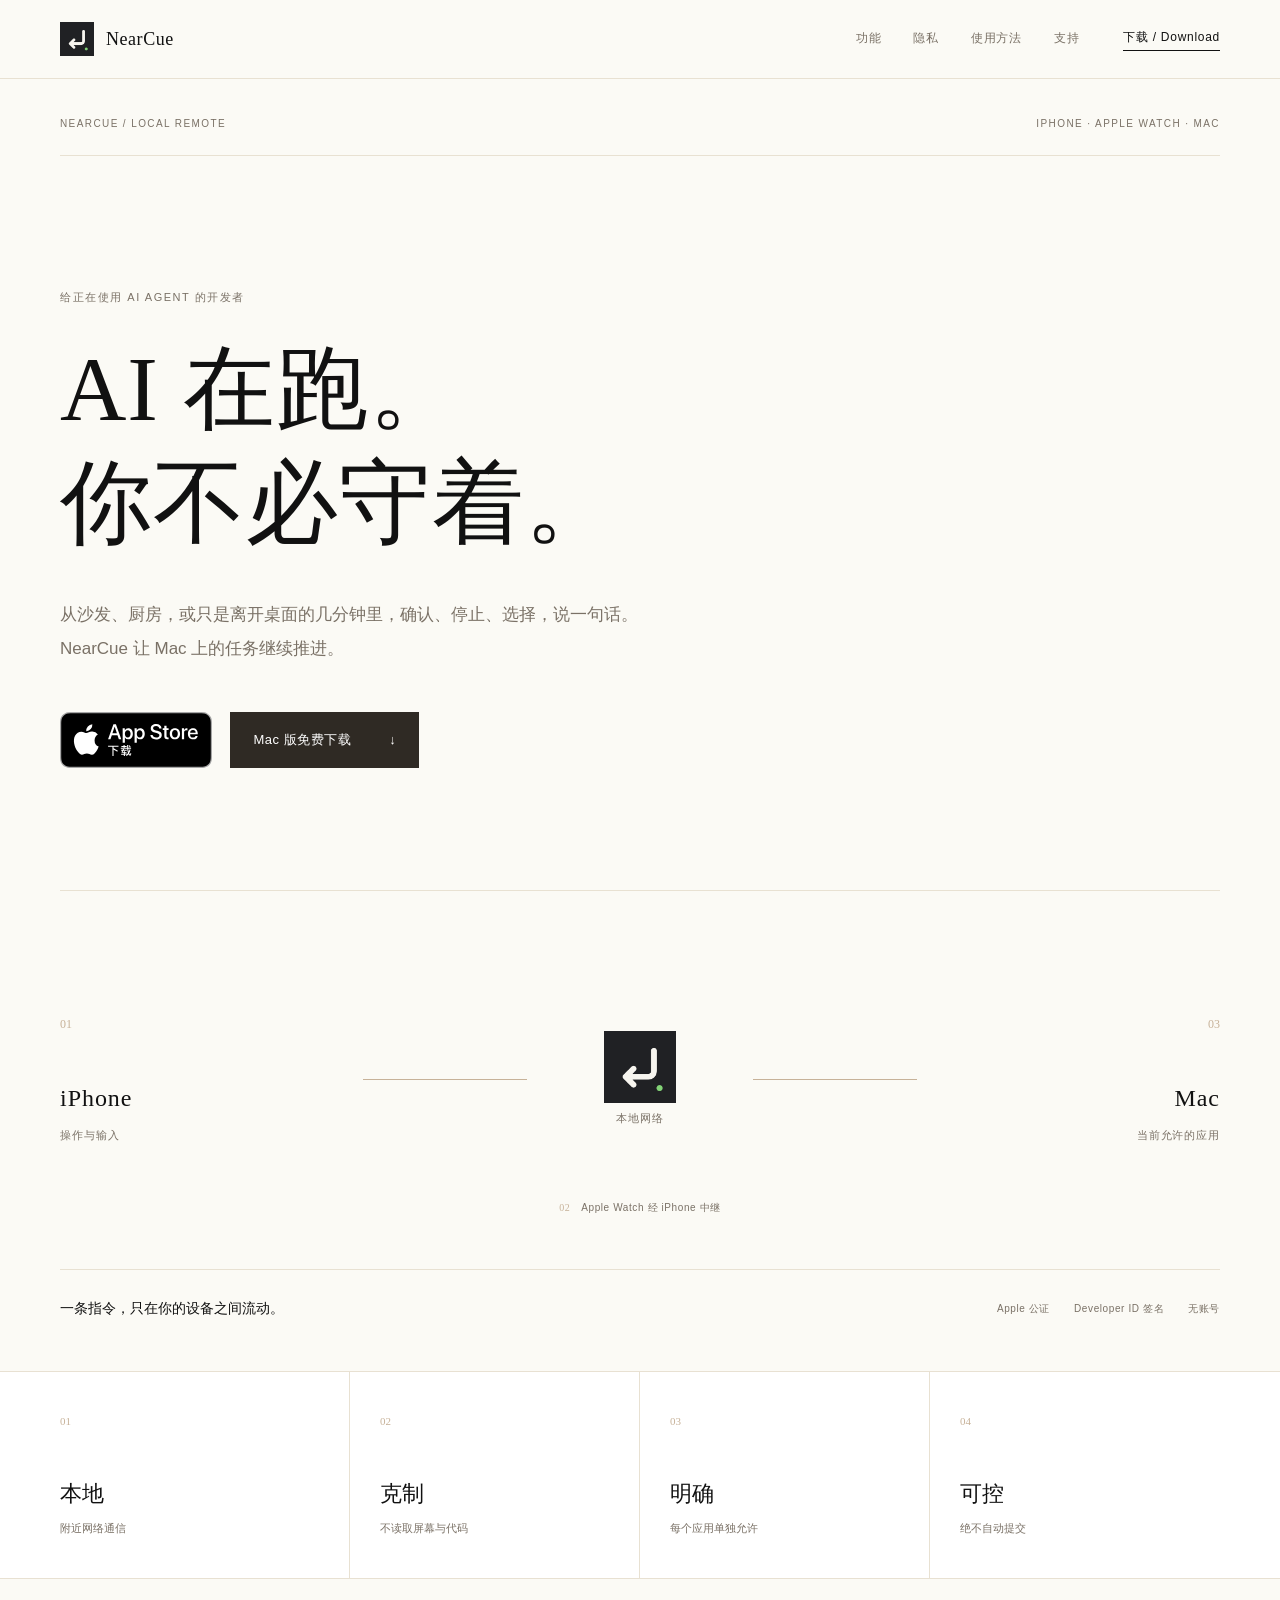
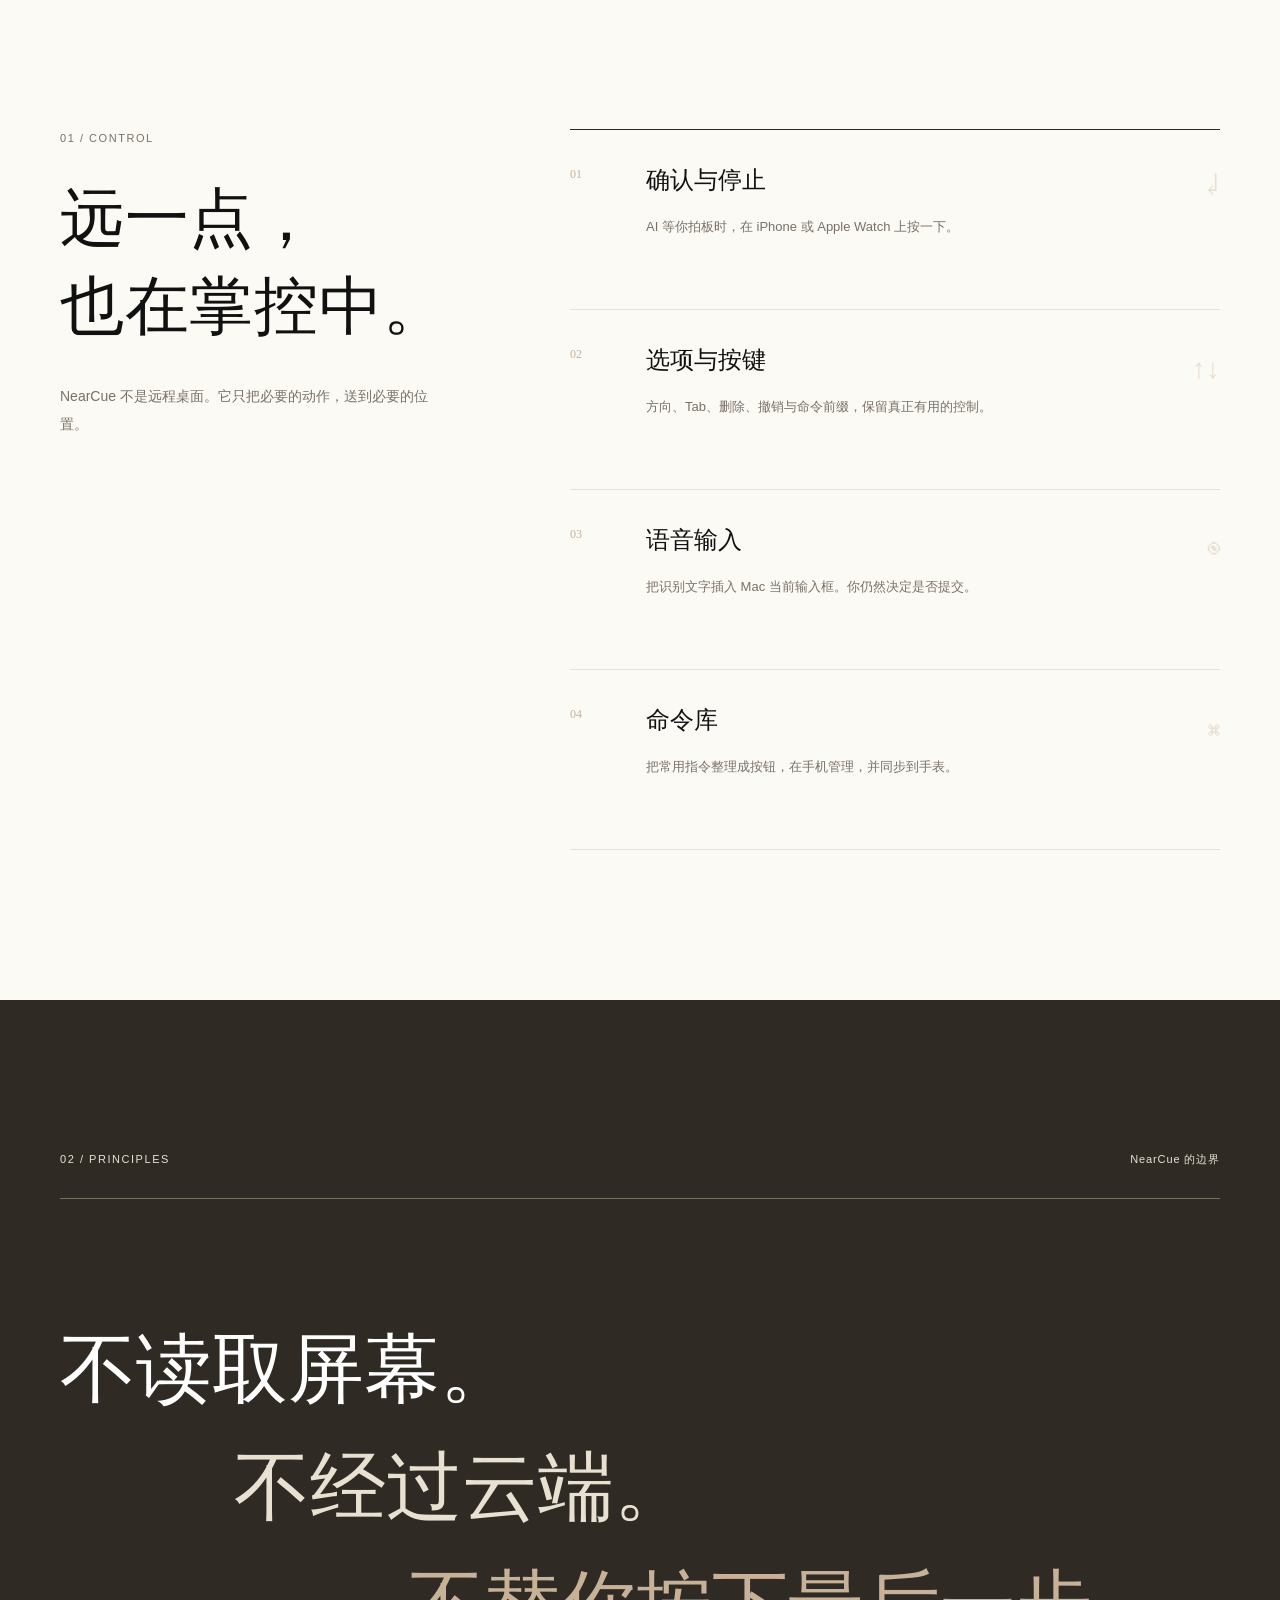
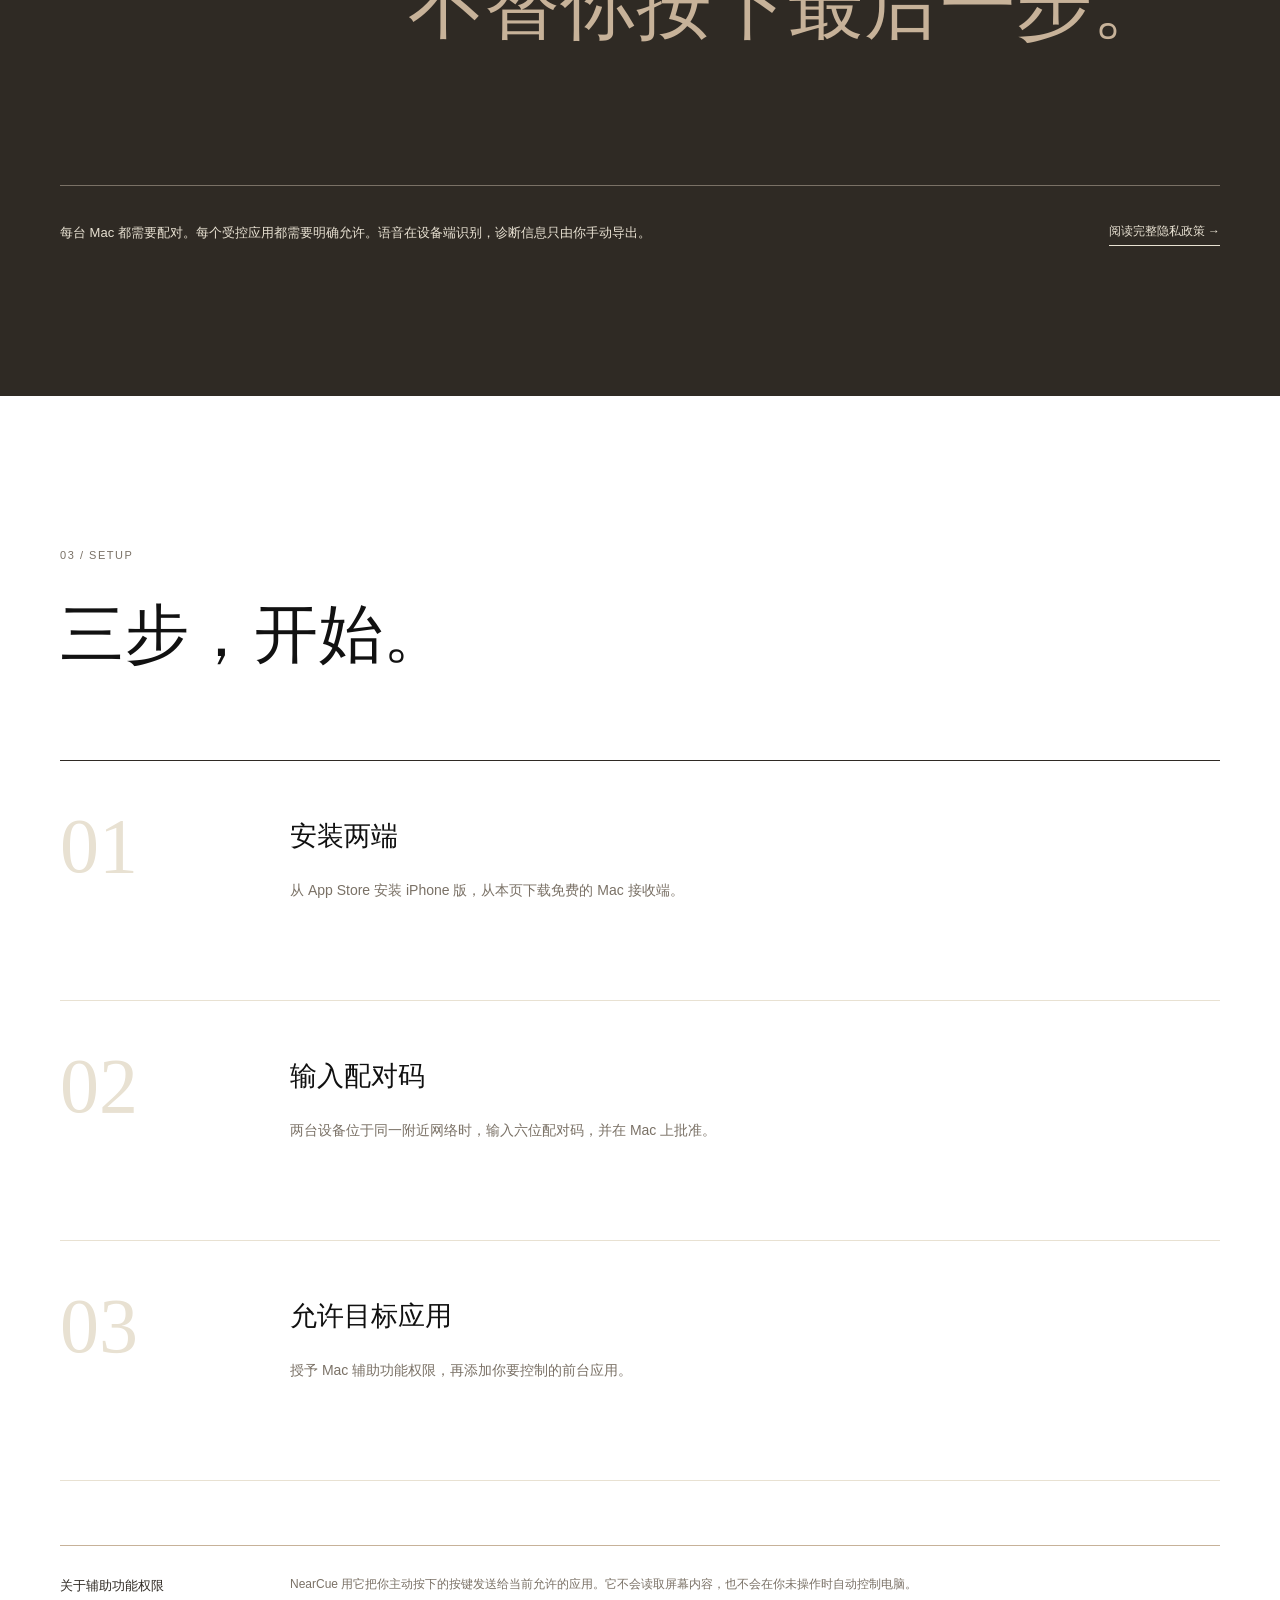
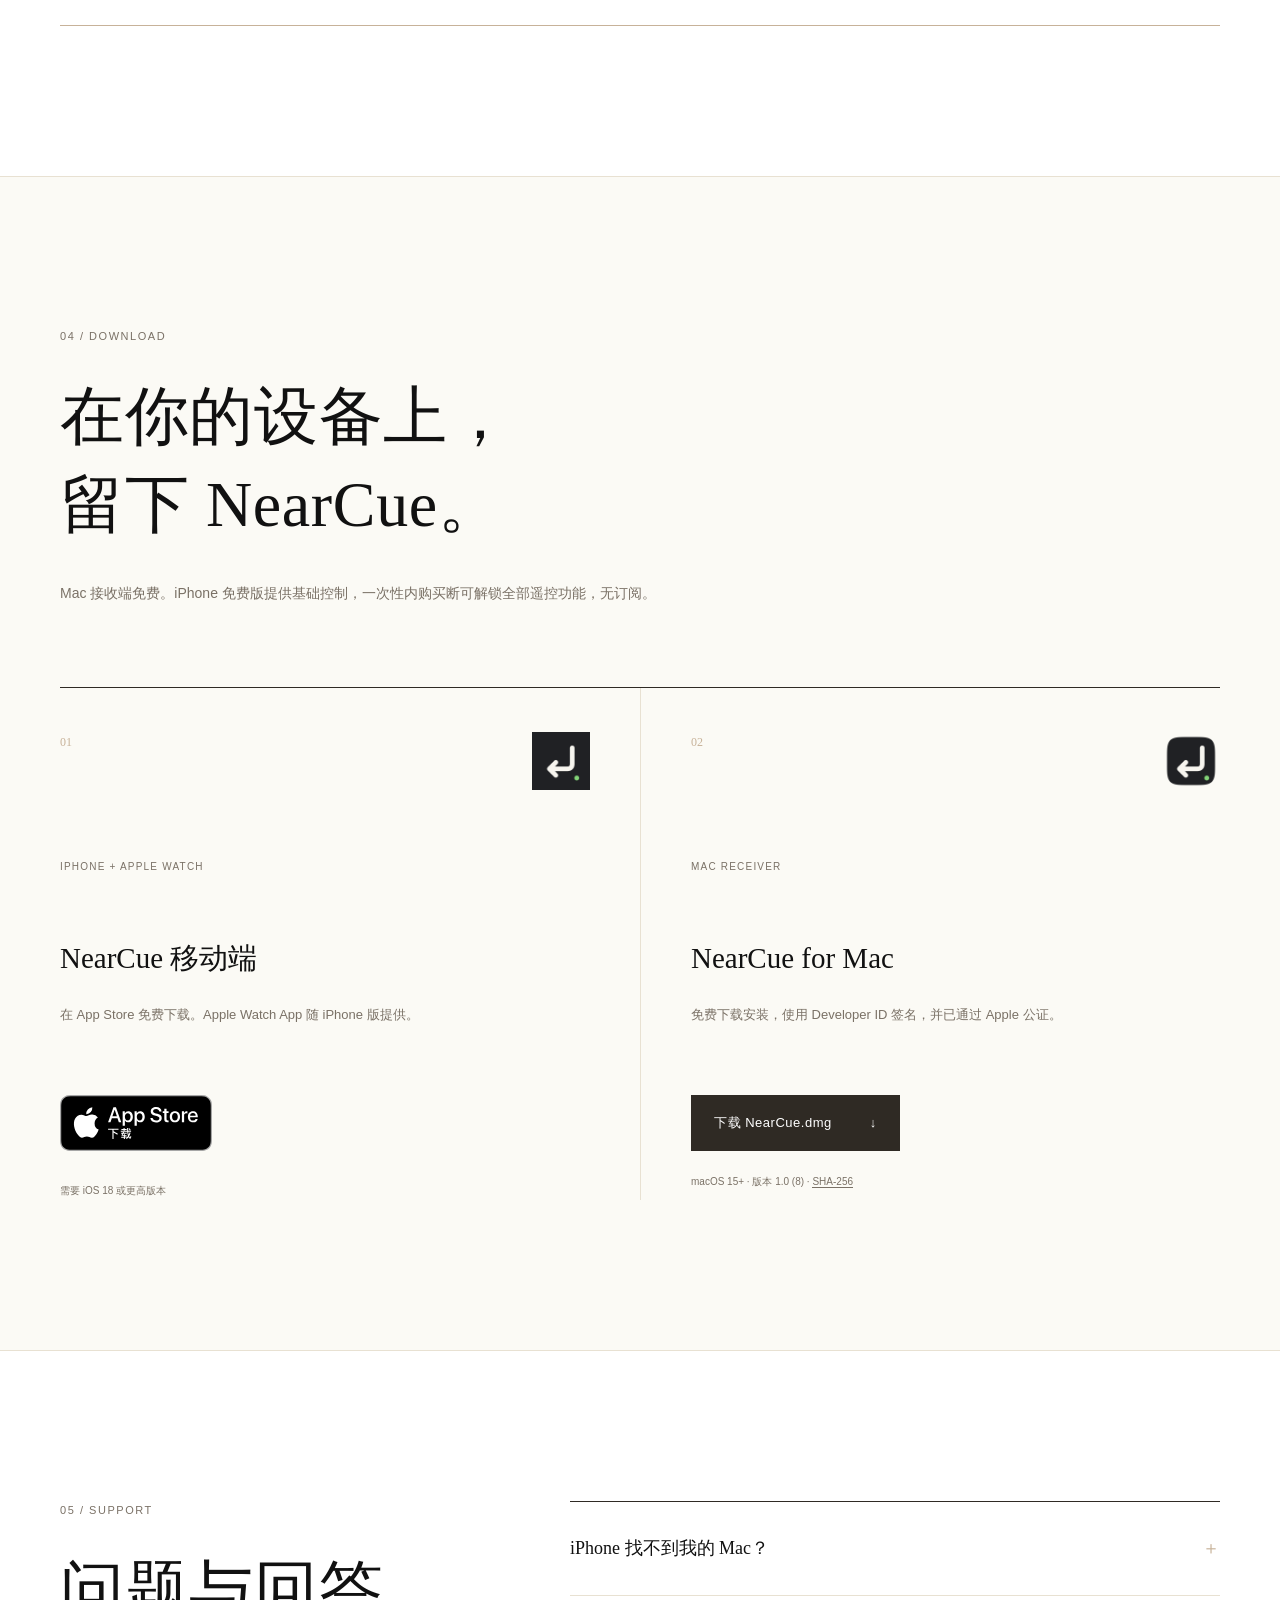
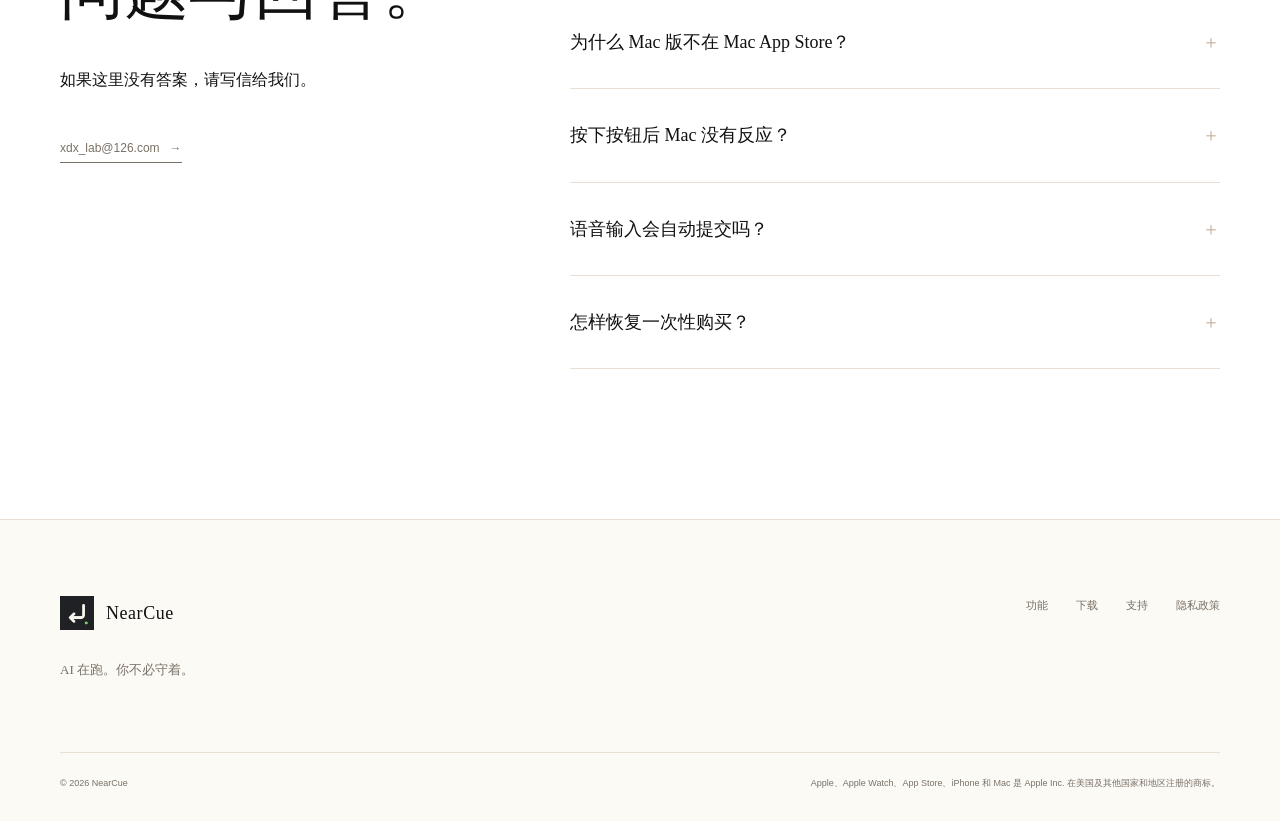
==== commit d665bd95: "style: 重塑原研哉式留白官网" ====
--- a/index.html
+++ b/index.html
@@ -3,7 +3,7 @@
 <head>
   <meta charset="utf-8">
   <meta name="viewport" content="width=device-width, initial-scale=1">
-  <meta name="theme-color" content="#07111f">
+  <meta name="theme-color" content="#FBFAF5">
   <meta name="description" content="NearCue 把 iPhone 和 Apple Watch 变成 Mac 上 AI 编程工具的本地遥控器。确认、停止、选择和语音输入，不必守在屏幕前。">
   <meta property="og:type" content="website">
   <meta property="og:locale" content="zh_CN">
@@ -17,6 +17,21 @@
   <meta name="twitter:image" content="https://xdx888999.github.io/nearcue-site/assets/og-nearcue.png">
   <link rel="icon" type="image/png" href="./assets/nearcue-icon.png">
   <link rel="apple-touch-icon" href="./assets/nearcue-icon.png">
+  <style>
+    :root {
+      --design-surface: #FBFAF5;
+      --design-white: #FFFFFF;
+      --design-text: #111111;
+      --design-ink: #2F2A24;
+      --design-muted: #7A7166;
+      --design-paper: #E8E1D2;
+      --design-warm-gray: #C7B299;
+      --design-serif: "Noto Serif SC", "Yu Mincho", serif;
+      --design-sans: "Noto Sans SC", Inter, sans-serif;
+    }
+    html { font-family: "Noto Sans SC", Inter, sans-serif; }
+    h1 { font-family: "Noto Serif SC", "Yu Mincho", serif; }
+  </style>
   <link rel="stylesheet" href="./styles.css">
   <title>NearCue — AI 编程遥控器</title>
 </head>
@@ -26,210 +41,194 @@
   <header class="site-header">
     <div class="shell nav-shell">
       <a class="brand" href="#top" aria-label="NearCue 首页">
-        <img src="./assets/nearcue-icon.png" width="38" height="38" alt="">
+        <img src="./assets/nearcue-icon.png" width="34" height="34" alt="">
         <span>NearCue</span>
       </a>
       <nav class="nav-links" aria-label="主导航">
         <a href="#features">功能</a>
+        <a href="#principles">隐私</a>
         <a href="#setup">使用方法</a>
-        <a href="#download">下载</a>
-        <a href="#faq">常见问题</a>
+        <a href="#faq">支持</a>
       </nav>
-      <a class="nav-download" href="#download">免费下载</a>
+      <a class="nav-download" href="#download">下载 / Download</a>
     </div>
   </header>
 
   <main id="main">
     <section class="hero" id="top">
-      <div class="hero-glow hero-glow-one" aria-hidden="true"></div>
-      <div class="hero-glow hero-glow-two" aria-hidden="true"></div>
-      <div class="shell hero-grid">
+      <div class="shell">
+        <div class="hero-meta" aria-label="产品信息">
+          <span>NearCue / Local Remote</span>
+          <span>iPhone · Apple Watch · Mac</span>
+        </div>
+
         <div class="hero-copy">
-          <div class="eyebrow"><span class="live-dot"></span> 为 AI Agent 开发者而做</div>
-          <h1>AI 在跑，<br><span>你不必守着。</span></h1>
-          <p class="hero-lead">NearCue 把 iPhone 和 Apple Watch 变成 Mac 上 AI 编程工具的本地遥控器。确认、停止、选择、说一句话，让任务继续推进。</p>
+          <p class="eyebrow">给正在使用 AI Agent 的开发者</p>
+          <h1>AI 在跑。<br>你不必守着。</h1>
+          <p class="hero-lead">从沙发、厨房，或只是离开桌面的几分钟里，确认、停止、选择，说一句话。NearCue 让 Mac 上的任务继续推进。</p>
           <div class="hero-actions">
             <a class="app-store-link" href="https://apps.apple.com/cn/app/id6792160509" target="_blank" rel="noopener" aria-label="在 App Store 下载 NearCue iPhone 版">
               <img src="./assets/app-store-badge.svg" width="163" height="60" alt="在 App Store 下载">
             </a>
-            <a class="button button-primary" href="https://github.com/xdx888999/nearcue-site/releases/latest/download/NearCue.dmg">
-              <span class="button-icon" aria-hidden="true">↓</span>
-              <span><strong>下载 Mac 版</strong><small>免费 · macOS 15+</small></span>
+            <a class="button button-ink" href="https://github.com/xdx888999/nearcue-site/releases/latest/download/NearCue.dmg">
+              <span>Mac 版免费下载</span><span aria-hidden="true">↓</span>
             </a>
           </div>
-          <div class="hero-proof" aria-label="安全和分发信息">
-            <span><i>✓</i> Apple 公证</span>
-            <span><i>✓</i> Developer ID 签名</span>
-            <span><i>✓</i> 无账号</span>
-          </div>
-        </div>
-
-        <div class="product-stage" aria-label="NearCue 在 iPhone、Apple Watch 和 Mac 上的界面示意">
-          <div class="signal-ring signal-ring-one" aria-hidden="true"></div>
-          <div class="signal-ring signal-ring-two" aria-hidden="true"></div>
-
-          <div class="mac-card">
-            <div class="window-bar">
-              <span class="window-dot red"></span><span class="window-dot amber"></span><span class="window-dot green"></span>
-              <span class="window-title">NearCue for Mac</span>
-            </div>
-            <div class="mac-content">
-              <div class="mac-status">
-                <img src="./assets/nearcue-icon.png" alt="" width="44" height="44">
-                <div><strong>NearCue</strong><span><i></i> iPhone 已连接</span></div>
-              </div>
-              <div class="current-app">
-                <span class="code-mark">&gt;_</span>
-                <div><small>当前控制</small><strong>AI 编程工具</strong></div>
-                <span class="approved">已允许</span>
-              </div>
-              <div class="privacy-line"><span>⌁</span> 本地网络 · 端到端加密</div>
-            </div>
-          </div>
-
-          <div class="phone-card">
-            <div class="phone-island"></div>
-            <div class="phone-screen">
-              <div class="phone-top"><span>9:41</span><span>● ●</span></div>
-              <div class="phone-heading">
-                <img src="./assets/nearcue-icon.png" width="34" height="34" alt="">
-                <div><strong>工作室 Mac</strong><small><i></i> 已连接</small></div>
-              </div>
-              <div class="agent-card">
-                <small>AI 正在等待你的操作</small>
-                <strong>允许继续执行？</strong>
-              </div>
-              <div class="remote-grid">
-                <span class="remote-key confirm-key"><b>↵</b>确认</span>
-                <span class="remote-key"><b>⌫</b>停止</span>
-                <span class="remote-key"><b>↑</b>上一项</span>
-                <span class="remote-key"><b>↓</b>下一项</span>
-              </div>
-              <div class="voice-bar"><span>●</span> 按住说话</div>
-            </div>
-          </div>
-
-          <div class="watch-card">
-            <div class="watch-screen">
-              <small>NearCue</small>
-              <strong>继续？</strong>
-              <span>✓ 确认</span>
-            </div>
-          </div>
-        </div>
-      </div>
-    </section>
-
-    <section class="trust-strip" aria-label="NearCue 隐私特性">
-      <div class="shell trust-grid">
-        <div><strong>100%</strong><span>本地网络通信</span></div>
-        <div><strong>0</strong><span>账号与云端服务</span></div>
-        <div><strong>设备端</strong><span>语音识别</span></div>
-        <div><strong>你决定</strong><span>最终确认与提交</span></div>
-      </div>
-    </section>
-
-    <section class="section" id="features">
-      <div class="shell">
-        <div class="section-heading">
-          <p class="kicker">不再盯屏</p>
-          <h2>离开工位，任务依然在你掌控中</h2>
-          <p>不是远程桌面，也不读取屏幕。NearCue 只把你主动触发的操作，安全送到当前允许的 Mac 应用。</p>
-        </div>
-        <div class="feature-grid">
-          <article class="feature-card feature-card-wide blue-card">
-            <div class="feature-icon">↵</div>
-            <div>
-              <p class="card-label">最常用的操作，一秒完成</p>
-              <h3>确认、停止与选项切换</h3>
-              <p>AI 等你拍板时，手机或手表上按一下。支持方向选择、Tab、删除、撤销和命令前缀。</p>
-            </div>
-            <div class="key-cloud" aria-hidden="true"><span>确认</span><span>停止</span><span>↑</span><span>↓</span><span>Tab</span></div>
-          </article>
-
-          <article class="feature-card violet-card">
-            <div class="feature-icon">◉</div>
-            <p class="card-label">自然输入</p>
-            <h3>把手机和手表变成麦克风</h3>
-            <p>说完即插入 Mac 当前输入框，绝不自动提交，最后一步始终由你决定。</p>
-            <div class="wave" aria-hidden="true"><i></i><i></i><i></i><i></i><i></i><i></i><i></i><i></i><i></i></div>
-          </article>
-
-          <article class="feature-card cyan-card">
-            <div class="feature-icon">⌘</div>
-            <p class="card-label">更少重复</p>
-            <h3>常用命令，一键插入</h3>
-            <p>把高频指令保存为按钮，在 iPhone 管理，自动同步到 Apple Watch。</p>
-            <div class="command-list" aria-hidden="true"><span>/review</span><span>/test</span><span>/commit</span></div>
-          </article>
-
-          <article class="feature-card feature-card-wide dark-card">
-            <div class="feature-icon">⌁</div>
-            <div>
-              <p class="card-label">隐私优先，不是宣传口号</p>
-              <h3>数据只在你的设备之间流动</h3>
-              <p>无账号、无云端、无分析 SDK。不读取屏幕、代码或剪贴板；每台 Mac 和每个受控应用都需要你明确批准。</p>
-            </div>
-            <div class="local-path" aria-hidden="true">
-              <span class="path-device">iPhone</span><i></i><span class="path-lock">加密</span><i></i><span class="path-device">Mac</span>
-            </div>
-          </article>
+        </div>
+
+        <div class="hero-map" aria-label="NearCue 通过本地网络连接 iPhone、Apple Watch 与 Mac">
+          <div class="map-node">
+            <span class="map-number">01</span>
+            <strong>iPhone</strong>
+            <small>操作与输入</small>
+          </div>
+          <div class="map-line" aria-hidden="true"><span></span></div>
+          <div class="map-center">
+            <img src="./assets/nearcue-icon.png" width="72" height="72" alt="NearCue">
+            <small>本地网络</small>
+          </div>
+          <div class="map-line" aria-hidden="true"><span></span></div>
+          <div class="map-node map-node-end">
+            <span class="map-number">03</span>
+            <strong>Mac</strong>
+            <small>当前允许的应用</small>
+          </div>
+          <div class="watch-note"><span>02</span> Apple Watch 经 iPhone 中继</div>
+        </div>
+
+        <div class="hero-foot">
+          <p>一条指令，只在你的设备之间流动。</p>
+          <div><span>Apple 公证</span><span>Developer ID 签名</span><span>无账号</span></div>
+        </div>
+      </div>
+    </section>
+
+    <section class="facts" aria-label="NearCue 隐私特性">
+      <div class="shell facts-grid">
+        <div><span>01</span><strong>本地</strong><p>附近网络通信</p></div>
+        <div><span>02</span><strong>克制</strong><p>不读取屏幕与代码</p></div>
+        <div><span>03</span><strong>明确</strong><p>每个应用单独允许</p></div>
+        <div><span>04</span><strong>可控</strong><p>绝不自动提交</p></div>
+      </div>
+    </section>
+
+    <section class="section editorial-section" id="features">
+      <div class="shell editorial-grid">
+        <header class="section-heading">
+          <p class="section-label">01 / Control</p>
+          <h2>远一点，<br>也在掌控中。</h2>
+          <p>NearCue 不是远程桌面。它只把必要的动作，送到必要的位置。</p>
+        </header>
+
+        <div class="feature-list">
+          <article class="feature-row">
+            <span class="feature-number">01</span>
+            <div><h3>确认与停止</h3><p>AI 等你拍板时，在 iPhone 或 Apple Watch 上按一下。</p></div>
+            <span class="feature-mark" aria-hidden="true">↵</span>
+          </article>
+          <article class="feature-row">
+            <span class="feature-number">02</span>
+            <div><h3>选项与按键</h3><p>方向、Tab、删除、撤销与命令前缀，保留真正有用的控制。</p></div>
+            <span class="feature-mark" aria-hidden="true">↑↓</span>
+          </article>
+          <article class="feature-row">
+            <span class="feature-number">03</span>
+            <div><h3>语音输入</h3><p>把识别文字插入 Mac 当前输入框。你仍然决定是否提交。</p></div>
+            <span class="feature-mark" aria-hidden="true">◉</span>
+          </article>
+          <article class="feature-row">
+            <span class="feature-number">04</span>
+            <div><h3>命令库</h3><p>把常用指令整理成按钮，在手机管理，并同步到手表。</p></div>
+            <span class="feature-mark" aria-hidden="true">⌘</span>
+          </article>
+        </div>
+      </div>
+    </section>
+
+    <section class="section principles-section" id="principles">
+      <div class="shell">
+        <div class="principles-top">
+          <p class="section-label">02 / Principles</p>
+          <p>NearCue 的边界</p>
+        </div>
+        <div class="principles-statement">
+          <p>不读取屏幕。</p>
+          <p>不经过云端。</p>
+          <p>不替你按下最后一步。</p>
+        </div>
+        <div class="principles-note">
+          <p>每台 Mac 都需要配对。每个受控应用都需要明确允许。语音在设备端识别，诊断信息只由你手动导出。</p>
+          <a href="./privacy.html">阅读完整隐私政策 <span aria-hidden="true">→</span></a>
         </div>
       </div>
     </section>
 
     <section class="section setup-section" id="setup">
       <div class="shell">
-        <div class="section-heading compact-heading">
-          <p class="kicker">三步开始</p>
-          <h2>配对很快，权限很清楚</h2>
-        </div>
+        <header class="section-heading section-heading-wide">
+          <p class="section-label">03 / Setup</p>
+          <h2>三步，开始。</h2>
+        </header>
+
         <ol class="steps">
           <li>
             <span class="step-number">01</span>
-            <div><h3>安装两端</h3><p>从 App Store 安装 iPhone 版，从本官网下载免费的 Mac 接收端。</p></div>
+            <div><h3>安装两端</h3><p>从 App Store 安装 iPhone 版，从本页下载免费的 Mac 接收端。</p></div>
           </li>
           <li>
             <span class="step-number">02</span>
-            <div><h3>输入配对码</h3><p>两台设备位于同一附近网络时，输入六位配对码并在 Mac 上批准。</p></div>
+            <div><h3>输入配对码</h3><p>两台设备位于同一附近网络时，输入六位配对码，并在 Mac 上批准。</p></div>
           </li>
           <li>
             <span class="step-number">03</span>
-            <div><h3>允许要控制的应用</h3><p>授予 Mac 辅助功能权限，再明确添加 Codex、Claude、终端等前台应用。</p></div>
+            <div><h3>允许目标应用</h3><p>授予 Mac 辅助功能权限，再添加你要控制的前台应用。</p></div>
           </li>
         </ol>
+
         <div class="permission-note">
-          <span class="note-icon">!</span>
-          <div><strong>为什么 Mac 需要辅助功能权限？</strong><p>NearCue 用它把你主动按下的按键发送给当前允许的应用。它不会读取屏幕内容，也不会在你未操作时自动控制电脑。</p></div>
+          <span>关于辅助功能权限</span>
+          <p>NearCue 用它把你主动按下的按键发送给当前允许的应用。它不会读取屏幕内容，也不会在你未操作时自动控制电脑。</p>
         </div>
       </div>
     </section>
 
     <section class="section download-section" id="download">
       <div class="shell">
-        <div class="section-heading compact-heading">
-          <p class="kicker">现在开始</p>
-          <h2>一套 NearCue，连接你的三块屏幕</h2>
-          <p>Mac 接收端免费下载。iPhone 免费版可完成基础控制，一次性内购买断可解锁全部遥控功能，无订阅。</p>
-        </div>
+        <header class="section-heading section-heading-wide">
+          <p class="section-label">04 / Download</p>
+          <h2>在你的设备上，<br>留下 NearCue。</h2>
+          <p>Mac 接收端免费。iPhone 免费版提供基础控制，一次性内购买断可解锁全部遥控功能，无订阅。</p>
+        </header>
+
         <div class="download-grid">
-          <article class="download-card phone-download">
-            <div class="download-tag">iPhone + Apple Watch</div>
-            <img class="download-icon" src="./assets/nearcue-icon.png" width="82" height="82" alt="NearCue 图标">
-            <h3>NearCue 移动端</h3>
-            <p>在 App Store 免费下载。Apple Watch App 随 iPhone 版提供。</p>
-            <a class="app-store-link large-badge" href="https://apps.apple.com/cn/app/id6792160509" target="_blank" rel="noopener" aria-label="在 App Store 下载 NearCue">
-              <img src="./assets/app-store-badge.svg" width="174" height="64" alt="在 App Store 下载">
-            </a>
-            <small>需要 iOS 18 或更高版本</small>
-          </article>
-          <article class="download-card mac-download">
-            <div class="download-tag">Mac 接收端</div>
-            <img class="download-icon" src="./assets/nearcue-mac-icon.png" width="82" height="82" alt="NearCue Mac 图标">
-            <h3>NearCue for Mac</h3>
-            <p>免费下载安装，已使用 Developer ID 签名并通过 Apple 公证。</p>
-            <a class="button button-light" href="https://github.com/xdx888999/nearcue-site/releases/latest/download/NearCue.dmg"><span class="button-icon">↓</span><span><strong>下载 NearCue.dmg</strong><small>版本 1.0 · Build 8</small></span></a>
-            <small>需要 macOS 15 或更高版本 · <a href="https://github.com/xdx888999/nearcue-site/releases/latest/download/NearCue.dmg.sha256">校验文件</a></small>
+          <article class="download-item">
+            <div class="download-head">
+              <span>01</span>
+              <img src="./assets/nearcue-icon.png" width="58" height="58" alt="NearCue 图标">
+            </div>
+            <div class="download-body">
+              <p class="download-platform">iPhone + Apple Watch</p>
+              <h3>NearCue 移动端</h3>
+              <p>在 App Store 免费下载。Apple Watch App 随 iPhone 版提供。</p>
+              <a class="app-store-link" href="https://apps.apple.com/cn/app/id6792160509" target="_blank" rel="noopener" aria-label="在 App Store 下载 NearCue">
+                <img src="./assets/app-store-badge.svg" width="163" height="60" alt="在 App Store 下载">
+              </a>
+              <small>需要 iOS 18 或更高版本</small>
+            </div>
+          </article>
+
+          <article class="download-item">
+            <div class="download-head">
+              <span>02</span>
+              <img src="./assets/nearcue-mac-icon.png" width="58" height="58" alt="NearCue Mac 图标">
+            </div>
+            <div class="download-body">
+              <p class="download-platform">Mac Receiver</p>
+              <h3>NearCue for Mac</h3>
+              <p>免费下载安装，使用 Developer ID 签名，并已通过 Apple 公证。</p>
+              <a class="button button-ink" href="https://github.com/xdx888999/nearcue-site/releases/latest/download/NearCue.dmg"><span>下载 NearCue.dmg</span><span aria-hidden="true">↓</span></a>
+              <small>macOS 15+ · 版本 1.0 (8) · <a href="https://github.com/xdx888999/nearcue-site/releases/latest/download/NearCue.dmg.sha256">SHA-256</a></small>
+            </div>
           </article>
         </div>
       </div>
@@ -237,12 +236,13 @@
 
     <section class="section faq-section" id="faq">
       <div class="shell faq-layout">
-        <div class="faq-intro">
-          <p class="kicker">常见问题</p>
-          <h2>还有疑问？</h2>
-          <p>遇到配对、权限或购买恢复问题，可以直接联系我们。</p>
-          <a class="text-link" href="mailto:xdx_lab@126.com">xdx_lab@126.com <span>↗</span></a>
-        </div>
+        <header class="section-heading">
+          <p class="section-label">05 / Support</p>
+          <h2>问题与回答。</h2>
+          <p>如果这里没有答案，请写信给我们。</p>
+          <a class="text-link" href="mailto:xdx_lab@126.com">xdx_lab@126.com <span aria-hidden="true">→</span></a>
+        </header>
+
         <div class="faq-list">
           <details>
             <summary>iPhone 找不到我的 Mac？<span>＋</span></summary>
@@ -250,7 +250,7 @@
           </details>
           <details>
             <summary>为什么 Mac 版不在 Mac App Store？<span>＋</span></summary>
-            <p>NearCue 需要把你主动触发的按键发送到受控应用，因此使用了辅助功能权限。Mac 版改为官网分发，但安装包仍使用 Apple Developer ID 签名并完成公证。</p>
+            <p>NearCue 需要把你主动触发的按键发送到受控应用，因此使用辅助功能权限。Mac 版改为官网分发，但安装包仍使用 Apple Developer ID 签名并完成公证。</p>
           </details>
           <details>
             <summary>按下按钮后 Mac 没有反应？<span>＋</span></summary>
@@ -271,17 +271,19 @@
 
   <footer class="site-footer">
     <div class="shell footer-main">
-      <div class="footer-brand">
-        <a class="brand" href="#top"><img src="./assets/nearcue-icon.png" width="38" height="38" alt=""><span>NearCue</span></a>
-        <p>AI 在跑，你不必守着。</p>
+      <div>
+        <a class="brand" href="#top"><img src="./assets/nearcue-icon.png" width="34" height="34" alt=""><span>NearCue</span></a>
+        <p>AI 在跑。你不必守着。</p>
       </div>
       <div class="footer-links">
-        <div><strong>产品</strong><a href="#features">功能</a><a href="#setup">使用方法</a><a href="#download">下载</a></div>
-        <div><strong>支持</strong><a href="#faq">常见问题</a><a href="mailto:xdx_lab@126.com">联系支持</a><a href="./privacy.html">隐私政策</a></div>
+        <a href="#features">功能</a>
+        <a href="#download">下载</a>
+        <a href="#faq">支持</a>
+        <a href="./privacy.html">隐私政策</a>
       </div>
     </div>
     <div class="shell footer-bottom">
-      <span>© 2026 NearCue. 保留所有权利。</span>
+      <span>© 2026 NearCue</span>
       <span>Apple、Apple Watch、App Store、iPhone 和 Mac 是 Apple Inc. 在美国及其他国家和地区注册的商标。</span>
     </div>
   </footer>
--- a/styles.css
+++ b/styles.css
@@ -1,320 +1,252 @@
 :root {
-  color-scheme: dark;
-  --ink: #f7fbff;
-  --muted: #a7b6ca;
-  --deep-muted: #75869b;
-  --night: #050b14;
-  --night-soft: #081321;
-  --panel: rgba(16, 29, 45, 0.76);
-  --line: rgba(170, 200, 232, 0.14);
-  --blue: #248cff;
-  --cyan: #35d4ff;
-  --violet: #8c6cff;
-  --green: #5ce6a8;
-  --shell: min(1180px, calc(100% - 40px));
-  --radius-lg: 32px;
-  --radius-md: 22px;
-  --shadow: 0 30px 80px rgba(0, 0, 0, 0.34);
+  color-scheme: light;
+  --background: #FBFAF5;
+  --surface: #FFFFFF;
+  --text: #111111;
+  --ink: #2F2A24;
+  --muted: #7A7166;
+  --paper: #E8E1D2;
+  --warm-gray: #C7B299;
+  --shell: min(1160px, calc(100% - 64px));
+  --serif: "Noto Serif SC", "Songti SC", STSong, "Yu Mincho", serif;
+  --sans: "Noto Sans SC", "PingFang SC", Inter, -apple-system, BlinkMacSystemFont, sans-serif;
 }
 
 * { box-sizing: border-box; }
 html { scroll-behavior: smooth; }
 body {
   margin: 0;
-  color: var(--ink);
-  background: var(--night);
-  font-family: -apple-system, BlinkMacSystemFont, "SF Pro Display", "PingFang SC", "Helvetica Neue", Arial, sans-serif;
+  color: var(--text);
+  background: var(--background);
+  font-family: var(--sans);
   font-size: 16px;
-  line-height: 1.65;
+  font-weight: 400;
+  line-height: 1.8;
   -webkit-font-smoothing: antialiased;
+  text-rendering: optimizeLegibility;
 }
 a { color: inherit; text-decoration: none; }
-img { max-width: 100%; display: block; }
-button, a { -webkit-tap-highlight-color: transparent; }
-.shell { width: var(--shell); margin: 0 auto; }
-.skip-link { position: fixed; top: 12px; left: 12px; z-index: 100; padding: 10px 16px; border-radius: 10px; background: #fff; color: #06111f; transform: translateY(-150%); }
+img { display: block; max-width: 100%; }
+.shell { width: var(--shell); margin-inline: auto; }
+.skip-link { position: fixed; top: 12px; left: 12px; z-index: 100; padding: 9px 14px; color: var(--surface); background: var(--ink); transform: translateY(-160%); }
 .skip-link:focus { transform: translateY(0); }
-:focus-visible { outline: 3px solid var(--cyan); outline-offset: 4px; }
+:focus-visible { outline: 2px solid var(--warm-gray); outline-offset: 5px; }
 
 .site-header {
-  position: absolute;
-  top: 0;
-  left: 0;
-  right: 0;
-  z-index: 20;
-  border-bottom: 1px solid rgba(255,255,255,.08);
-  background: rgba(5, 11, 20, .52);
-  backdrop-filter: blur(22px);
-  -webkit-backdrop-filter: blur(22px);
-}
-.solid-header { position: relative; background: rgba(5,11,20,.94); }
-.nav-shell { min-height: 72px; display: flex; align-items: center; justify-content: space-between; gap: 28px; }
-.brand { display: inline-flex; align-items: center; gap: 11px; font-size: 20px; font-weight: 750; letter-spacing: -.02em; }
-.brand img { border-radius: 10px; box-shadow: 0 8px 24px rgba(36, 140, 255, .18); }
-.nav-links { display: flex; align-items: center; gap: 30px; margin-left: auto; color: #b9c7d8; font-size: 14px; }
-.nav-links a, .footer-links a { transition: color .2s ease; }
-.nav-links a:hover, .footer-links a:hover { color: #fff; }
-.nav-download { padding: 9px 16px; border: 1px solid rgba(255,255,255,.16); border-radius: 999px; background: rgba(255,255,255,.07); font-size: 14px; font-weight: 650; transition: transform .2s ease, background .2s ease; }
-.nav-download:hover { transform: translateY(-1px); background: rgba(255,255,255,.12); }
-
-.hero { position: relative; min-height: 820px; padding: 162px 0 112px; overflow: hidden; background: radial-gradient(circle at 78% 26%, rgba(24,114,208,.18), transparent 34%), linear-gradient(180deg, #06101d 0%, #07111f 70%, #091523 100%); }
-.hero::before { content: ""; position: absolute; inset: 0; opacity: .18; background-image: linear-gradient(rgba(255,255,255,.035) 1px, transparent 1px), linear-gradient(90deg, rgba(255,255,255,.035) 1px, transparent 1px); background-size: 64px 64px; mask-image: linear-gradient(to bottom, black, transparent 80%); }
-.hero-glow { position: absolute; border-radius: 50%; filter: blur(1px); opacity: .5; }
-.hero-glow-one { width: 500px; height: 500px; right: -190px; top: 40px; background: radial-gradient(circle, rgba(24,143,255,.24), transparent 68%); }
-.hero-glow-two { width: 360px; height: 360px; left: -190px; bottom: -120px; background: radial-gradient(circle, rgba(105,76,255,.17), transparent 68%); }
-.hero-grid { position: relative; z-index: 2; display: grid; grid-template-columns: .9fr 1.1fr; align-items: center; gap: 44px; }
-.eyebrow, .kicker { color: #75ceff; font-size: 13px; font-weight: 700; letter-spacing: .12em; text-transform: uppercase; }
-.eyebrow { display: inline-flex; align-items: center; gap: 8px; padding: 8px 12px; border: 1px solid rgba(93,193,255,.19); border-radius: 999px; background: rgba(38,132,206,.09); letter-spacing: .08em; }
-.live-dot { width: 7px; height: 7px; border-radius: 50%; background: var(--green); box-shadow: 0 0 0 5px rgba(92,230,168,.1), 0 0 18px rgba(92,230,168,.55); }
-.hero h1 { margin: 24px 0 22px; max-width: 660px; font-size: clamp(54px, 6vw, 86px); line-height: .99; letter-spacing: -.065em; font-weight: 800; }
-.hero h1 span { color: transparent; background: linear-gradient(90deg, #86caff 0%, #6bdcff 42%, #9b8bff 94%); -webkit-background-clip: text; background-clip: text; }
-.hero-lead { margin: 0; max-width: 580px; color: #b1bfd1; font-size: clamp(18px, 1.7vw, 21px); line-height: 1.75; }
-.hero-actions { display: flex; align-items: center; gap: 14px; margin-top: 34px; }
-.app-store-link { display: inline-flex; align-items: center; transition: transform .2s ease, filter .2s ease; }
-.app-store-link:hover { transform: translateY(-2px); filter: brightness(1.08); }
-.app-store-link img { height: 60px; width: auto; }
-.button { display: inline-flex; align-items: center; justify-content: center; gap: 12px; min-height: 60px; padding: 9px 20px; border-radius: 14px; font-weight: 700; transition: transform .2s ease, box-shadow .2s ease, background .2s ease; }
-.button:hover { transform: translateY(-2px); }
-.button-primary { background: linear-gradient(135deg, #268fff, #1678eb); box-shadow: 0 12px 32px rgba(24,127,244,.28); }
-.button-primary:hover { box-shadow: 0 16px 38px rgba(24,127,244,.38); }
-.button-icon { font-size: 24px; line-height: 1; }
-.button strong, .button small { display: block; line-height: 1.2; }
-.button small { margin-top: 3px; font-size: 11px; font-weight: 550; opacity: .76; }
-.hero-proof { display: flex; flex-wrap: wrap; gap: 18px; margin-top: 23px; color: #7f92a9; font-size: 12px; }
-.hero-proof span { display: inline-flex; align-items: center; gap: 6px; }
-.hero-proof i { display: grid; place-items: center; width: 17px; height: 17px; border-radius: 50%; background: rgba(91,221,164,.1); color: var(--green); font-style: normal; font-size: 10px; }
-
-.product-stage { position: relative; min-height: 540px; perspective: 1200px; }
-.signal-ring { position: absolute; border: 1px solid rgba(81,173,255,.12); border-radius: 50%; }
-.signal-ring-one { width: 460px; height: 460px; left: 110px; top: 28px; }
-.signal-ring-two { width: 610px; height: 610px; left: 35px; top: -46px; }
-.mac-card { position: absolute; top: 42px; left: 42px; width: min(550px, 88%); overflow: hidden; border: 1px solid rgba(162,201,239,.17); border-radius: 22px; background: rgba(15,31,48,.78); box-shadow: 0 46px 100px rgba(0,0,0,.42), inset 0 1px rgba(255,255,255,.05); backdrop-filter: blur(28px); transform: rotateY(-4deg) rotateX(2deg); }
-.window-bar { display: flex; align-items: center; gap: 7px; height: 42px; padding: 0 15px; border-bottom: 1px solid rgba(255,255,255,.08); background: rgba(255,255,255,.035); }
-.window-dot { width: 9px; height: 9px; border-radius: 50%; }
-.red { background: #ff665f; } .amber { background: #f7bd4f; } .green { background: #57c95b; }
-.window-title { margin: 0 auto; padding-right: 40px; color: #6f8299; font-size: 11px; }
-.mac-content { padding: 23px; }
-.mac-status { display: flex; align-items: center; gap: 12px; }
-.mac-status img { border-radius: 12px; }
-.mac-status strong, .mac-status span { display: block; }
-.mac-status strong { font-size: 18px; }
-.mac-status span { color: #8fa2b8; font-size: 12px; }
-.mac-status i, .phone-heading i { display: inline-block; width: 7px; height: 7px; margin-right: 5px; border-radius: 50%; background: var(--green); box-shadow: 0 0 10px rgba(92,230,168,.6); }
-.current-app { display: flex; align-items: center; gap: 13px; margin-top: 22px; padding: 15px; border: 1px solid rgba(255,255,255,.07); border-radius: 15px; background: rgba(255,255,255,.045); }
-.code-mark { display: grid; place-items: center; width: 42px; height: 42px; border-radius: 11px; background: #060b12; color: #9bb0c8; font: 700 12px/1 ui-monospace, SFMono-Regular, Menlo, monospace; }
-.current-app small, .current-app strong { display: block; }
-.current-app small { color: #778aa0; font-size: 10px; }
-.current-app strong { margin-top: 2px; font-size: 14px; }
-.approved { margin-left: auto; padding: 5px 9px; border-radius: 999px; background: rgba(92,230,168,.09); color: #80edbd; font-size: 10px; }
-.privacy-line { margin-top: 17px; color: #687d94; font-size: 11px; text-align: center; }
-.privacy-line span { color: #69d7ff; }
-
-.phone-card { position: absolute; z-index: 5; right: 6px; bottom: 5px; width: 230px; height: 455px; padding: 7px; border: 1px solid rgba(255,255,255,.17); border-radius: 39px; background: linear-gradient(145deg, #222c39, #080d13); box-shadow: -20px 35px 80px rgba(0,0,0,.55), inset 0 0 0 1px rgba(255,255,255,.06); transform: rotate(2deg); }
-.phone-island { position: absolute; z-index: 2; top: 15px; left: 50%; width: 72px; height: 20px; transform: translateX(-50%); border-radius: 999px; background: #030609; }
-.phone-screen { height: 100%; overflow: hidden; padding: 15px 13px; border-radius: 32px; background: radial-gradient(circle at 50% 0, rgba(43,133,226,.22), transparent 38%), #09121d; }
-.phone-top { display: flex; justify-content: space-between; padding: 1px 8px 17px; color: #a9b7c8; font-size: 8px; }
-.phone-heading { display: flex; align-items: center; gap: 9px; margin-top: 8px; }
-.phone-heading img { border-radius: 9px; }
-.phone-heading strong, .phone-heading small { display: block; }
-.phone-heading strong { font-size: 11px; }
-.phone-heading small { color: #6d8096; font-size: 8px; }
-.phone-heading i { width: 5px; height: 5px; }
-.agent-card { margin-top: 19px; padding: 14px; border: 1px solid rgba(78,159,240,.18); border-radius: 14px; background: linear-gradient(145deg, rgba(28,91,153,.22), rgba(255,255,255,.03)); }
-.agent-card small, .agent-card strong { display: block; }
-.agent-card small { color: #7190ae; font-size: 8px; }
-.agent-card strong { margin-top: 6px; font-size: 11px; }
-.remote-grid { display: grid; grid-template-columns: 1fr 1fr; gap: 8px; margin-top: 12px; }
-.remote-key { display: flex; flex-direction: column; align-items: center; justify-content: center; min-height: 66px; border: 1px solid rgba(255,255,255,.06); border-radius: 12px; background: rgba(255,255,255,.04); color: #9cafc4; font-size: 8px; }
-.remote-key b { margin-bottom: 6px; color: #dce8f4; font-size: 18px; }
-.confirm-key { border-color: rgba(40,143,255,.3); background: linear-gradient(145deg, #217fdc, #1c62bd); color: #dceeff; box-shadow: 0 10px 24px rgba(26,107,199,.22); }
-.confirm-key b { color: #fff; }
-.voice-bar { margin-top: 10px; padding: 10px; border: 1px solid rgba(146,110,255,.14); border-radius: 12px; background: rgba(130,95,238,.08); color: #a895e9; font-size: 9px; text-align: center; }
-.voice-bar span { color: #ad7dff; }
-.watch-card { position: absolute; z-index: 8; left: 8px; bottom: 2px; width: 126px; height: 148px; padding: 12px; border: 8px solid #202933; border-radius: 42px; background: #04070b; box-shadow: 0 28px 70px rgba(0,0,0,.48); transform: rotate(-7deg); }
-.watch-card::before, .watch-card::after { content: ""; position: absolute; left: 35px; width: 40px; height: 35px; z-index: -1; background: #141b23; }
-.watch-card::before { top: -37px; border-radius: 10px 10px 0 0; }
-.watch-card::after { bottom: -37px; border-radius: 0 0 10px 10px; }
-.watch-screen { height: 100%; display: flex; flex-direction: column; align-items: center; justify-content: center; border-radius: 28px; background: radial-gradient(circle at 50% 0, rgba(40,137,229,.25), transparent 50%), #08111c; }
-.watch-screen small { color: #667d94; font-size: 8px; }
-.watch-screen strong { margin: 5px 0 11px; font-size: 13px; }
-.watch-screen span { padding: 7px 14px; border-radius: 999px; background: #1679de; font-size: 9px; font-weight: 700; }
-
-.trust-strip { border-top: 1px solid rgba(255,255,255,.06); border-bottom: 1px solid rgba(255,255,255,.06); background: #091523; }
-.trust-grid { display: grid; grid-template-columns: repeat(4, 1fr); }
-.trust-grid div { display: flex; flex-direction: column; align-items: center; padding: 27px 20px; border-right: 1px solid rgba(255,255,255,.06); text-align: center; }
-.trust-grid div:last-child { border-right: 0; }
-.trust-grid strong { font-size: 19px; letter-spacing: -.03em; }
-.trust-grid span { color: #6f8298; font-size: 11px; }
-
-.section { padding: 126px 0; }
-.section-heading { max-width: 760px; margin-bottom: 48px; }
-.section-heading .kicker, .faq-intro .kicker, .legal-hero .kicker { margin: 0 0 12px; }
-.section-heading h2, .faq-intro h2 { margin: 0; font-size: clamp(38px, 5vw, 60px); line-height: 1.08; letter-spacing: -.055em; }
-.section-heading > p:last-child, .faq-intro > p { max-width: 650px; margin: 20px 0 0; color: #8fa1b6; font-size: 18px; }
-.compact-heading { margin-right: auto; margin-left: auto; text-align: center; }
-.compact-heading > p:last-child { margin-right: auto; margin-left: auto; }
-
-.feature-grid { display: grid; grid-template-columns: 1fr 1fr; gap: 18px; }
-.feature-card { position: relative; min-height: 390px; overflow: hidden; padding: 36px; border: 1px solid rgba(255,255,255,.08); border-radius: var(--radius-lg); box-shadow: inset 0 1px rgba(255,255,255,.04); }
-.feature-card-wide { min-height: 320px; display: grid; grid-template-columns: 1fr .9fr; align-items: center; gap: 30px; }
-.feature-icon { display: grid; place-items: center; width: 48px; height: 48px; margin-bottom: 52px; border: 1px solid rgba(255,255,255,.1); border-radius: 15px; background: rgba(255,255,255,.07); box-shadow: inset 0 1px rgba(255,255,255,.06); color: #fff; font-size: 23px; }
-.feature-card-wide .feature-icon { position: absolute; top: 36px; left: 36px; }
-.card-label { margin: 0 0 10px !important; color: #74c9ff !important; font-size: 12px !important; font-weight: 700; letter-spacing: .08em; text-transform: uppercase; }
-.feature-card h3 { max-width: 520px; margin: 0; font-size: 29px; line-height: 1.15; letter-spacing: -.035em; }
-.feature-card p { max-width: 510px; margin: 16px 0 0; color: #91a3b8; }
-.blue-card { background: radial-gradient(circle at 85% 50%, rgba(27,136,247,.22), transparent 42%), linear-gradient(145deg, #0b2035, #0b1625); }
-.violet-card { background: radial-gradient(circle at 80% 80%, rgba(127,83,255,.23), transparent 42%), linear-gradient(145deg, #15182b, #0d1220); }
-.cyan-card { background: radial-gradient(circle at 76% 80%, rgba(41,202,228,.17), transparent 42%), linear-gradient(145deg, #0b2029, #0b1521); }
-.dark-card { background: radial-gradient(circle at 83% 52%, rgba(78,231,181,.13), transparent 40%), linear-gradient(145deg, #0d1a25, #090f17); }
-.key-cloud { display: flex; flex-wrap: wrap; justify-content: center; gap: 12px; transform: rotate(-3deg); }
-.key-cloud span { display: grid; place-items: center; min-width: 64px; height: 54px; padding: 0 16px; border: 1px solid rgba(117,199,255,.19); border-radius: 14px; background: rgba(24,119,201,.12); box-shadow: 0 15px 30px rgba(0,0,0,.18); color: #a7dafd; font-weight: 750; }
-.key-cloud span:nth-child(2) { transform: translateY(28px); }
-.key-cloud span:nth-child(4) { transform: translateY(-12px); }
-.wave { position: absolute; right: 32px; bottom: 38px; left: 32px; height: 80px; display: flex; align-items: center; justify-content: center; gap: 7px; }
-.wave i { width: 5px; height: 24px; border-radius: 999px; background: linear-gradient(#9578ff, #4dbffb); box-shadow: 0 0 18px rgba(123,105,255,.28); }
-.wave i:nth-child(2), .wave i:nth-child(8) { height: 38px; }.wave i:nth-child(3), .wave i:nth-child(7) { height: 54px; }.wave i:nth-child(4), .wave i:nth-child(6) { height: 68px; }.wave i:nth-child(5) { height: 78px; }
-.command-list { position: absolute; right: 32px; bottom: 32px; left: 32px; display: grid; gap: 8px; }
-.command-list span { padding: 12px 15px; border: 1px solid rgba(255,255,255,.06); border-radius: 12px; background: rgba(255,255,255,.045); color: #91ddea; font: 600 12px/1 ui-monospace, SFMono-Regular, Menlo, monospace; }
-.command-list span:nth-child(2) { margin-left: 30px; }.command-list span:nth-child(3) { margin-left: 60px; }
-.local-path { display: flex; align-items: center; justify-content: center; gap: 12px; }
-.local-path span { display: grid; place-items: center; height: 66px; padding: 0 18px; border: 1px solid rgba(255,255,255,.09); border-radius: 18px; background: rgba(255,255,255,.045); color: #bbcad8; font-size: 12px; font-weight: 700; }
-.local-path i { width: 42px; height: 1px; background: linear-gradient(90deg, rgba(62,207,179,.1), rgba(62,207,179,.7), rgba(62,207,179,.1)); }
-.local-path .path-lock { border-color: rgba(74,229,176,.17); color: #6ce4b3; }
-
-.setup-section { background: linear-gradient(180deg, #07111d, #091522); border-top: 1px solid rgba(255,255,255,.05); border-bottom: 1px solid rgba(255,255,255,.05); }
-.steps { counter-reset: step; display: grid; grid-template-columns: repeat(3, 1fr); gap: 18px; margin: 52px 0 0; padding: 0; list-style: none; }
-.steps li { min-height: 250px; padding: 30px; border: 1px solid var(--line); border-radius: var(--radius-md); background: rgba(255,255,255,.025); }
-.step-number { color: #4c92c7; font: 700 13px/1 ui-monospace, SFMono-Regular, Menlo, monospace; }
-.steps h3 { margin: 62px 0 10px; font-size: 23px; letter-spacing: -.03em; }
-.steps p { margin: 0; color: #8193a8; }
-.permission-note { display: flex; align-items: flex-start; gap: 16px; max-width: 860px; margin: 28px auto 0; padding: 22px 24px; border: 1px solid rgba(255,192,91,.13); border-radius: 18px; background: rgba(132,91,20,.08); }
-.note-icon { flex: 0 0 auto; display: grid; place-items: center; width: 28px; height: 28px; border-radius: 50%; background: rgba(255,189,83,.13); color: #ffc260; font-weight: 800; }
-.permission-note strong { font-size: 15px; }
-.permission-note p { margin: 5px 0 0; color: #8e9caf; font-size: 14px; }
-
-.download-section { position: relative; overflow: hidden; }
-.download-section::before { content: ""; position: absolute; width: 700px; height: 500px; left: 50%; top: 100px; transform: translateX(-50%); background: radial-gradient(circle, rgba(43,136,238,.13), transparent 67%); pointer-events: none; }
-.download-grid { position: relative; display: grid; grid-template-columns: 1fr 1fr; gap: 18px; max-width: 920px; margin: 0 auto; }
-.download-card { min-height: 470px; padding: 42px; border: 1px solid var(--line); border-radius: var(--radius-lg); background: rgba(12,26,41,.78); text-align: center; box-shadow: var(--shadow); }
-.download-tag { display: inline-block; padding: 6px 10px; border-radius: 999px; background: rgba(59,143,223,.09); color: #69bcf8; font-size: 10px; font-weight: 700; letter-spacing: .08em; text-transform: uppercase; }
-.download-icon { margin: 34px auto 22px; border-radius: 22px; box-shadow: 0 17px 42px rgba(0,0,0,.3); }
-.download-card h3 { margin: 0; font-size: 27px; letter-spacing: -.04em; }
-.download-card > p { min-height: 52px; margin: 12px auto 24px; color: #899bb0; }
-.download-card > small { display: block; margin-top: 16px; color: #687b91; font-size: 11px; }
-.download-card > small a { color: #74c8ff; text-decoration: underline; text-underline-offset: 3px; }
-.large-badge { justify-content: center; }
-.large-badge img { height: 64px; }
-.mac-download { background: radial-gradient(circle at 50% 30%, rgba(57,148,232,.12), transparent 38%), rgba(12,26,41,.78); }
-.button-light { min-width: 250px; color: #07111f; background: #f2f7fb; box-shadow: 0 14px 32px rgba(0,0,0,.2); }
-.button-light:hover { background: #fff; }
-
-.faq-section { padding-top: 100px; background: #07101b; border-top: 1px solid rgba(255,255,255,.05); }
-.faq-layout { display: grid; grid-template-columns: .65fr 1.35fr; gap: 80px; }
-.faq-intro { position: sticky; top: 110px; align-self: start; }
-.faq-intro h2 { font-size: 48px; }
-.faq-intro > p { font-size: 16px; }
-.text-link { display: inline-flex; gap: 9px; align-items: center; margin-top: 22px; color: #74c8ff; font-weight: 650; }
-.faq-list { border-top: 1px solid var(--line); }
-.faq-list details { border-bottom: 1px solid var(--line); }
-.faq-list summary { display: flex; align-items: center; justify-content: space-between; gap: 20px; padding: 25px 4px; cursor: pointer; list-style: none; font-size: 18px; font-weight: 650; }
+  border-bottom: 1px solid var(--paper);
+  background: var(--background);
+}
+.nav-shell { min-height: 78px; display: flex; align-items: center; gap: 44px; }
+.brand { display: inline-flex; align-items: center; gap: 12px; font-family: var(--serif); font-size: 18px; font-weight: 500; letter-spacing: .03em; }
+.brand img { width: 34px; height: 34px; }
+.nav-links { display: flex; align-items: center; gap: 32px; margin-left: auto; color: var(--muted); font-size: 12px; letter-spacing: .06em; }
+.nav-links a, .footer-links a, .text-link, .principles-note a { transition: color .2s ease; }
+.nav-links a:hover, .footer-links a:hover, .text-link:hover, .principles-note a:hover { color: var(--text); }
+.nav-download { padding-bottom: 2px; border-bottom: 1px solid var(--text); font-size: 12px; letter-spacing: .06em; }
+
+.hero { padding: 36px 0 0; }
+.hero-meta { display: flex; justify-content: space-between; padding-bottom: 22px; border-bottom: 1px solid var(--paper); color: var(--muted); font-size: 10px; letter-spacing: .14em; text-transform: uppercase; }
+.hero-copy { max-width: 900px; padding: 132px 0 122px; }
+.eyebrow, .section-label { margin: 0; color: var(--muted); font-size: 11px; font-weight: 400; letter-spacing: .14em; text-transform: uppercase; }
+.hero h1 {
+  margin: 24px 0 38px;
+  font-family: var(--serif);
+  font-size: clamp(54px, 7.4vw, 92px);
+  font-weight: 500;
+  letter-spacing: .01em;
+  line-height: 1.24;
+}
+.hero-lead { max-width: 590px; margin: 0; color: var(--muted); font-size: 17px; line-height: 2; }
+.hero-actions { display: flex; align-items: center; gap: 18px; margin-top: 46px; }
+.app-store-link { display: inline-flex; transition: opacity .2s ease; }
+.app-store-link:hover { opacity: .74; }
+.app-store-link img { width: auto; height: 56px; }
+.button { min-height: 56px; display: inline-flex; align-items: center; justify-content: space-between; gap: 38px; padding: 0 22px; border: 1px solid var(--ink); font-size: 13px; letter-spacing: .04em; transition: color .2s ease, background .2s ease; }
+.button-ink { color: var(--surface); background: var(--ink); }
+.button-ink:hover { color: var(--ink); background: var(--surface); }
+
+.hero-map {
+  position: relative;
+  display: grid;
+  grid-template-columns: 1fr minmax(90px, .7fr) 190px minmax(90px, .7fr) 1fr;
+  align-items: center;
+  min-height: 380px;
+  padding: 54px 0;
+  border-top: 1px solid var(--paper);
+  border-bottom: 1px solid var(--paper);
+}
+.map-node { display: flex; flex-direction: column; align-items: flex-start; }
+.map-node-end { align-items: flex-end; text-align: right; }
+.map-number { margin-bottom: 42px; color: var(--warm-gray); font-family: var(--serif); font-size: 12px; }
+.map-node strong { font-family: var(--serif); font-size: 24px; font-weight: 500; letter-spacing: .04em; }
+.map-node small, .map-center small { margin-top: 6px; color: var(--muted); font-size: 11px; letter-spacing: .08em; }
+.map-line { padding: 0 18px; }
+.map-line span { display: block; width: 100%; height: 1px; background: var(--warm-gray); }
+.map-center { display: flex; flex-direction: column; align-items: center; }
+.map-center img { width: 72px; height: 72px; }
+.watch-note { position: absolute; left: 50%; bottom: 52px; transform: translateX(-50%); color: var(--muted); font-size: 10px; letter-spacing: .06em; white-space: nowrap; }
+.watch-note span { margin-right: 8px; color: var(--warm-gray); font-family: var(--serif); }
+.hero-foot { display: flex; align-items: center; justify-content: space-between; gap: 40px; padding: 26px 0 50px; }
+.hero-foot p { margin: 0; font-family: var(--serif); font-size: 14px; }
+.hero-foot div { display: flex; gap: 24px; color: var(--muted); font-size: 10px; letter-spacing: .06em; }
+
+.facts { border-top: 1px solid var(--paper); border-bottom: 1px solid var(--paper); background: var(--surface); }
+.facts-grid { display: grid; grid-template-columns: repeat(4, 1fr); }
+.facts-grid div { padding: 40px 30px; border-right: 1px solid var(--paper); }
+.facts-grid div:first-child { padding-left: 0; }
+.facts-grid div:last-child { border-right: 0; }
+.facts-grid span { display: block; color: var(--warm-gray); font-family: var(--serif); font-size: 11px; }
+.facts-grid strong { display: block; margin-top: 42px; font-family: var(--serif); font-size: 22px; font-weight: 500; }
+.facts-grid p { margin: 5px 0 0; color: var(--muted); font-size: 11px; }
+
+.section { padding: 150px 0; }
+.editorial-grid, .faq-layout { display: grid; grid-template-columns: .75fr 1.25fr; gap: 120px; }
+.section-heading { max-width: 470px; }
+.section-heading h2 {
+  margin: 26px 0 30px;
+  font-family: var(--serif);
+  font-size: clamp(42px, 5vw, 64px);
+  font-weight: 500;
+  letter-spacing: .01em;
+  line-height: 1.38;
+}
+.section-heading > p:last-child { margin: 0; color: var(--muted); font-size: 14px; line-height: 2; }
+.section-heading-wide { max-width: 760px; margin-bottom: 80px; }
+
+.feature-list { border-top: 1px solid var(--ink); }
+.feature-row { display: grid; grid-template-columns: 54px 1fr 50px; align-items: start; gap: 22px; min-height: 180px; padding: 34px 0; border-bottom: 1px solid var(--paper); }
+.feature-number { color: var(--warm-gray); font-family: var(--serif); font-size: 12px; }
+.feature-row h3 { margin: -5px 0 12px; font-family: var(--serif); font-size: 24px; font-weight: 500; }
+.feature-row p { max-width: 480px; margin: 0; color: var(--muted); font-size: 13px; line-height: 1.9; }
+.feature-mark { justify-self: end; color: var(--paper); font-family: var(--serif); font-size: 28px; font-weight: 500; }
+
+.principles-section { color: var(--surface); background: var(--ink); }
+.principles-top { display: flex; justify-content: space-between; padding-bottom: 28px; border-bottom: 1px solid var(--muted); }
+.principles-top .section-label, .principles-top > p:last-child { color: var(--paper); }
+.principles-top > p:last-child { margin: 0; font-size: 11px; letter-spacing: .08em; }
+.principles-statement { padding: 112px 0 120px; }
+.principles-statement p { margin: 0; font-family: var(--serif); font-size: clamp(42px, 6vw, 76px); font-weight: 500; line-height: 1.55; }
+.principles-statement p:nth-child(2) { padding-left: 15%; color: var(--paper); }
+.principles-statement p:nth-child(3) { padding-left: 30%; color: var(--warm-gray); }
+.principles-note { display: grid; grid-template-columns: 1fr auto; gap: 80px; align-items: end; padding-top: 34px; border-top: 1px solid var(--muted); }
+.principles-note p { max-width: 600px; margin: 0; color: var(--paper); font-size: 13px; line-height: 2; }
+.principles-note a { padding-bottom: 2px; border-bottom: 1px solid var(--paper); color: var(--paper); font-size: 12px; }
+
+.setup-section { background: var(--surface); }
+.steps { margin: 0; padding: 0; border-top: 1px solid var(--ink); list-style: none; }
+.steps li { display: grid; grid-template-columns: 170px 1fr; gap: 60px; min-height: 240px; padding: 46px 0; border-bottom: 1px solid var(--paper); }
+.step-number { color: var(--paper); font-family: var(--serif); font-size: 78px; font-weight: 500; line-height: 1; }
+.steps h3 { margin: 5px 0 18px; font-family: var(--serif); font-size: 27px; font-weight: 500; }
+.steps p { max-width: 600px; margin: 0; color: var(--muted); font-size: 14px; }
+.permission-note { display: grid; grid-template-columns: 170px 1fr; gap: 60px; margin-top: 64px; padding: 28px 0; border-top: 1px solid var(--warm-gray); border-bottom: 1px solid var(--warm-gray); }
+.permission-note span { color: var(--ink); font-family: var(--serif); font-size: 13px; }
+.permission-note p { max-width: 680px; margin: 0; color: var(--muted); font-size: 12px; }
+
+.download-section { border-top: 1px solid var(--paper); }
+.download-grid { display: grid; grid-template-columns: 1fr 1fr; border-top: 1px solid var(--ink); }
+.download-item { padding: 44px 50px 0 0; }
+.download-item + .download-item { padding-right: 0; padding-left: 50px; border-left: 1px solid var(--paper); }
+.download-head { display: flex; align-items: flex-start; justify-content: space-between; min-height: 126px; }
+.download-head > span { color: var(--warm-gray); font-family: var(--serif); font-size: 12px; }
+.download-head img { width: 58px; height: 58px; }
+.download-platform { margin: 0 0 12px !important; color: var(--muted) !important; font-size: 10px !important; letter-spacing: .12em; text-transform: uppercase; }
+.download-body h3 { margin: 0; font-family: var(--serif); font-size: 29px; font-weight: 500; }
+.download-body > p { min-height: 62px; margin: 18px 0 30px; color: var(--muted); font-size: 13px; }
+.download-body > small { display: block; margin-top: 22px; color: var(--muted); font-size: 10px; }
+.download-body > small a { border-bottom: 1px solid var(--muted); }
+
+.faq-section { border-top: 1px solid var(--paper); background: var(--surface); }
+.faq-list { border-top: 1px solid var(--ink); }
+.faq-list details { border-bottom: 1px solid var(--paper); }
+.faq-list summary { display: flex; align-items: center; justify-content: space-between; gap: 28px; padding: 30px 0; cursor: pointer; list-style: none; font-family: var(--serif); font-size: 18px; }
 .faq-list summary::-webkit-details-marker { display: none; }
-.faq-list summary span { color: #6d8199; font-size: 24px; font-weight: 300; transition: transform .2s ease; }
+.faq-list summary span { color: var(--warm-gray); font-family: var(--sans); font-size: 18px; font-weight: 300; transition: transform .2s ease; }
 .faq-list details[open] summary span { transform: rotate(45deg); }
-.faq-list details p { margin: -7px 0 25px; padding-right: 45px; color: #8395aa; }
-
-.site-footer { padding: 72px 0 28px; border-top: 1px solid rgba(255,255,255,.06); background: #040a12; }
-.footer-main { display: flex; justify-content: space-between; gap: 60px; padding-bottom: 54px; }
-.footer-brand p { margin: 16px 0 0; color: #70839a; }
-.footer-links { display: grid; grid-template-columns: repeat(2, minmax(120px, 1fr)); gap: 70px; }
-.footer-links div { display: flex; flex-direction: column; gap: 9px; }
-.footer-links strong { margin-bottom: 8px; color: #e5edf5; font-size: 13px; }
-.footer-links a { color: #74879d; font-size: 13px; }
-.footer-bottom { display: flex; align-items: flex-start; justify-content: space-between; gap: 40px; padding-top: 24px; border-top: 1px solid rgba(255,255,255,.06); color: #52657b; font-size: 10px; }
-.footer-bottom span:last-child { max-width: 610px; text-align: right; }
-
-.legal-page { background: linear-gradient(180deg, #07111f, #050b13 550px); }
-.legal-main { max-width: 900px; padding: 90px 0 120px; }
-.legal-hero { margin-bottom: 34px; }
-.legal-hero h1 { margin: 0; font-size: clamp(46px, 8vw, 76px); line-height: 1; letter-spacing: -.06em; }
-.legal-hero > p:last-child { color: #71849a; }
-.legal-card { padding: clamp(28px, 6vw, 66px); border: 1px solid var(--line); border-radius: var(--radius-lg); background: rgba(12,25,40,.8); box-shadow: var(--shadow); }
-.legal-lead { margin-top: 0; color: #b7c6d5; font-size: 18px; }
-.legal-card h2 { margin: 48px 0 12px; font-size: 22px; letter-spacing: -.025em; }
-.legal-card p, .legal-card li { color: #91a2b5; }
+.faq-list details p { max-width: 620px; margin: -7px 0 30px; padding-right: 46px; color: var(--muted); font-size: 13px; line-height: 2; }
+.text-link { display: inline-flex; gap: 10px; margin-top: 28px; padding-bottom: 2px; border-bottom: 1px solid var(--muted); color: var(--muted); font-size: 12px; }
+
+.site-footer { padding: 76px 0 30px; border-top: 1px solid var(--paper); }
+.footer-main { display: flex; align-items: flex-start; justify-content: space-between; gap: 60px; padding-bottom: 70px; }
+.footer-main p { margin: 18px 0 0; color: var(--muted); font-family: var(--serif); font-size: 13px; }
+.footer-links { display: flex; gap: 28px; color: var(--muted); font-size: 11px; }
+.footer-bottom { display: flex; align-items: flex-start; justify-content: space-between; gap: 40px; padding-top: 22px; border-top: 1px solid var(--paper); color: var(--muted); font-size: 9px; }
+.footer-bottom span:last-child { max-width: 620px; text-align: right; }
+
+.legal-page { background: var(--background); }
+.solid-header { background: var(--background); }
+.legal-main { max-width: 900px; padding: 110px 0 150px; }
+.legal-hero { margin-bottom: 70px; }
+.legal-hero .kicker { margin: 0 0 20px; color: var(--muted); font-size: 10px; letter-spacing: .14em; text-transform: uppercase; }
+.legal-hero h1 { margin: 0; font-family: var(--serif); font-size: clamp(48px, 7vw, 72px); font-weight: 500; line-height: 1.25; }
+.legal-hero > p:last-child { color: var(--muted); font-size: 11px; }
+.legal-card { padding-top: 58px; border-top: 1px solid var(--ink); }
+.legal-lead { max-width: 720px; margin-top: 0; font-family: var(--serif); font-size: 18px; line-height: 2; }
+.legal-card h2 { margin: 62px 0 16px; font-family: var(--serif); font-size: 23px; font-weight: 500; }
+.legal-card p, .legal-card li { color: var(--muted); font-size: 14px; line-height: 2; }
 .legal-card li { margin: 8px 0; }
-.legal-card a { color: #6fc7ff; text-decoration: underline; text-underline-offset: 3px; }
-.legal-card hr { margin: 72px 0; border: 0; border-top: 1px solid var(--line); }
-.english-legal-heading { margin-bottom: 36px; }
-.english-legal-heading h1 { font-size: clamp(42px, 7vw, 64px); }
+.legal-card a { border-bottom: 1px solid var(--muted); }
+.legal-card hr { margin: 100px 0; border: 0; border-top: 1px solid var(--paper); }
+.english-legal-heading { margin-bottom: 54px; }
 .legal-footer { padding-top: 30px; }
-.legal-footer a { color: #77c8ff; }
-
-@media (max-width: 980px) {
-  .hero { padding-top: 138px; }
-  .hero-grid { grid-template-columns: 1fr; text-align: center; }
-  .hero-copy { display: flex; flex-direction: column; align-items: center; }
-  .hero-lead { max-width: 680px; }
-  .product-stage { width: min(680px, 100%); margin: 10px auto 0; }
-  .feature-card-wide { grid-template-columns: 1fr; padding-top: 105px; }
-  .key-cloud, .local-path { margin-top: 24px; }
-  .faq-layout { grid-template-columns: 1fr; gap: 35px; }
-  .faq-intro { position: static; }
-}
-
-@media (max-width: 740px) {
-  :root { --shell: min(100% - 28px, 1180px); --radius-lg: 24px; }
-  .nav-shell { min-height: 64px; }
+.legal-footer a { border-bottom: 1px solid var(--muted); }
+
+@media (max-width: 900px) {
+  .editorial-grid, .faq-layout { grid-template-columns: 1fr; gap: 72px; }
+  .section-heading { max-width: 680px; }
+  .principles-statement p:nth-child(2) { padding-left: 8%; }
+  .principles-statement p:nth-child(3) { padding-left: 16%; }
+}
+
+@media (max-width: 720px) {
+  :root { --shell: min(100% - 36px, 1160px); }
+  .nav-shell { min-height: 68px; }
   .nav-links { display: none; }
-  .brand { font-size: 18px; }
-  .brand img { width: 34px; height: 34px; }
-  .nav-download { padding: 8px 13px; font-size: 12px; }
-  .hero { min-height: auto; padding: 124px 0 84px; }
-  .hero h1 { font-size: clamp(48px, 16vw, 68px); }
-  .hero-lead { font-size: 17px; }
-  .hero-actions { flex-direction: column; width: 100%; }
-  .button-primary { min-width: 240px; }
-  .hero-proof { justify-content: center; }
-  .product-stage { min-height: 460px; transform: scale(.92); transform-origin: center top; margin-bottom: -35px; }
-  .mac-card { left: 0; width: 92%; }
-  .phone-card { right: -4px; width: 205px; height: 408px; }
-  .watch-card { left: 0; transform: rotate(-7deg) scale(.86); transform-origin: left bottom; }
-  .trust-grid { grid-template-columns: 1fr 1fr; }
-  .trust-grid div:nth-child(2) { border-right: 0; }
-  .trust-grid div:nth-child(-n+2) { border-bottom: 1px solid rgba(255,255,255,.06); }
-  .section { padding: 88px 0; }
-  .section-heading { margin-bottom: 34px; }
-  .section-heading h2, .faq-intro h2 { font-size: 40px; }
-  .section-heading > p:last-child { font-size: 16px; }
-  .feature-grid, .steps, .download-grid { grid-template-columns: 1fr; }
-  .feature-card { min-height: 360px; padding: 28px; }
-  .feature-card-wide { padding-top: 96px; }
-  .feature-card-wide .feature-icon { top: 28px; left: 28px; }
-  .feature-card h3 { font-size: 25px; }
-  .steps li { min-height: 215px; }
-  .steps h3 { margin-top: 46px; }
-  .permission-note { padding: 19px; }
-  .download-card { min-height: auto; padding: 34px 25px; }
-  .download-card > p { min-height: 0; }
-  .faq-list summary { font-size: 16px; }
-  .faq-list details p { padding-right: 10px; }
+  .nav-download { margin-left: auto; font-size: 10px; }
+  .hero { padding-top: 22px; }
+  .hero-meta { gap: 20px; font-size: 8px; }
+  .hero-copy { padding: 88px 0 90px; }
+  .hero h1 { font-size: 48px; line-height: 1.35; }
+  .hero-lead { font-size: 15px; }
+  .hero-actions { align-items: flex-start; flex-direction: column; }
+  .hero-map { grid-template-columns: 1fr; gap: 28px; min-height: auto; padding: 48px 0 74px; }
+  .map-node, .map-node-end { align-items: center; text-align: center; }
+  .map-number { margin-bottom: 12px; }
+  .map-line { width: 1px; height: 46px; margin: 0 auto; padding: 0; background: var(--warm-gray); }
+  .map-line span { display: none; }
+  .watch-note { bottom: 24px; }
+  .hero-foot { align-items: flex-start; flex-direction: column; gap: 18px; }
+  .hero-foot div { flex-wrap: wrap; gap: 12px 18px; }
+  .facts-grid { grid-template-columns: 1fr 1fr; }
+  .facts-grid div, .facts-grid div:first-child { padding: 28px 20px; }
+  .facts-grid div:nth-child(2) { border-right: 0; }
+  .facts-grid div:nth-child(-n+2) { border-bottom: 1px solid var(--paper); }
+  .facts-grid strong { margin-top: 30px; }
+  .section { padding: 100px 0; }
+  .section-heading h2 { font-size: 42px; }
+  .section-heading-wide { margin-bottom: 58px; }
+  .feature-row { grid-template-columns: 38px 1fr; min-height: 166px; }
+  .feature-mark { display: none; }
+  .principles-statement { padding: 82px 0 90px; }
+  .principles-statement p { font-size: 38px; }
+  .principles-statement p:nth-child(2), .principles-statement p:nth-child(3) { padding-left: 0; }
+  .principles-note { grid-template-columns: 1fr; gap: 34px; }
+  .principles-note a { justify-self: start; }
+  .steps li { grid-template-columns: 78px 1fr; gap: 20px; min-height: 210px; }
+  .step-number { font-size: 50px; }
+  .permission-note { grid-template-columns: 1fr; gap: 14px; }
+  .download-grid { grid-template-columns: 1fr; }
+  .download-item { padding: 38px 0 58px; }
+  .download-item + .download-item { padding: 58px 0 0; border-top: 1px solid var(--paper); border-left: 0; }
+  .download-body > p { min-height: auto; }
   .footer-main { flex-direction: column; }
-  .footer-links { gap: 42px; }
+  .footer-links { flex-wrap: wrap; }
   .footer-bottom { flex-direction: column; gap: 12px; }
   .footer-bottom span:last-child { text-align: left; }
-  .legal-main { padding-top: 70px; }
-  .legal-card { border-radius: 22px; }
-}
-
-@media (max-width: 420px) {
-  .product-stage { transform: scale(.79); width: 120%; margin-left: -10%; margin-bottom: -90px; }
-  .feature-card { min-height: 375px; }
-  .feature-card-wide { min-height: 420px; }
-  .local-path { gap: 7px; }
-  .local-path span { padding: 0 11px; }
-  .local-path i { width: 20px; }
+  .legal-main { padding: 80px 0 110px; }
+  .legal-card { padding-top: 40px; }
 }
 
 @media (prefers-reduced-motion: reduce) {
   html { scroll-behavior: auto; }
-  *, *::before, *::after { animation-duration: .01ms !important; animation-iteration-count: 1 !important; transition-duration: .01ms !important; }
-}
+  *, *::before, *::after { transition-duration: .01ms !important; }
+}
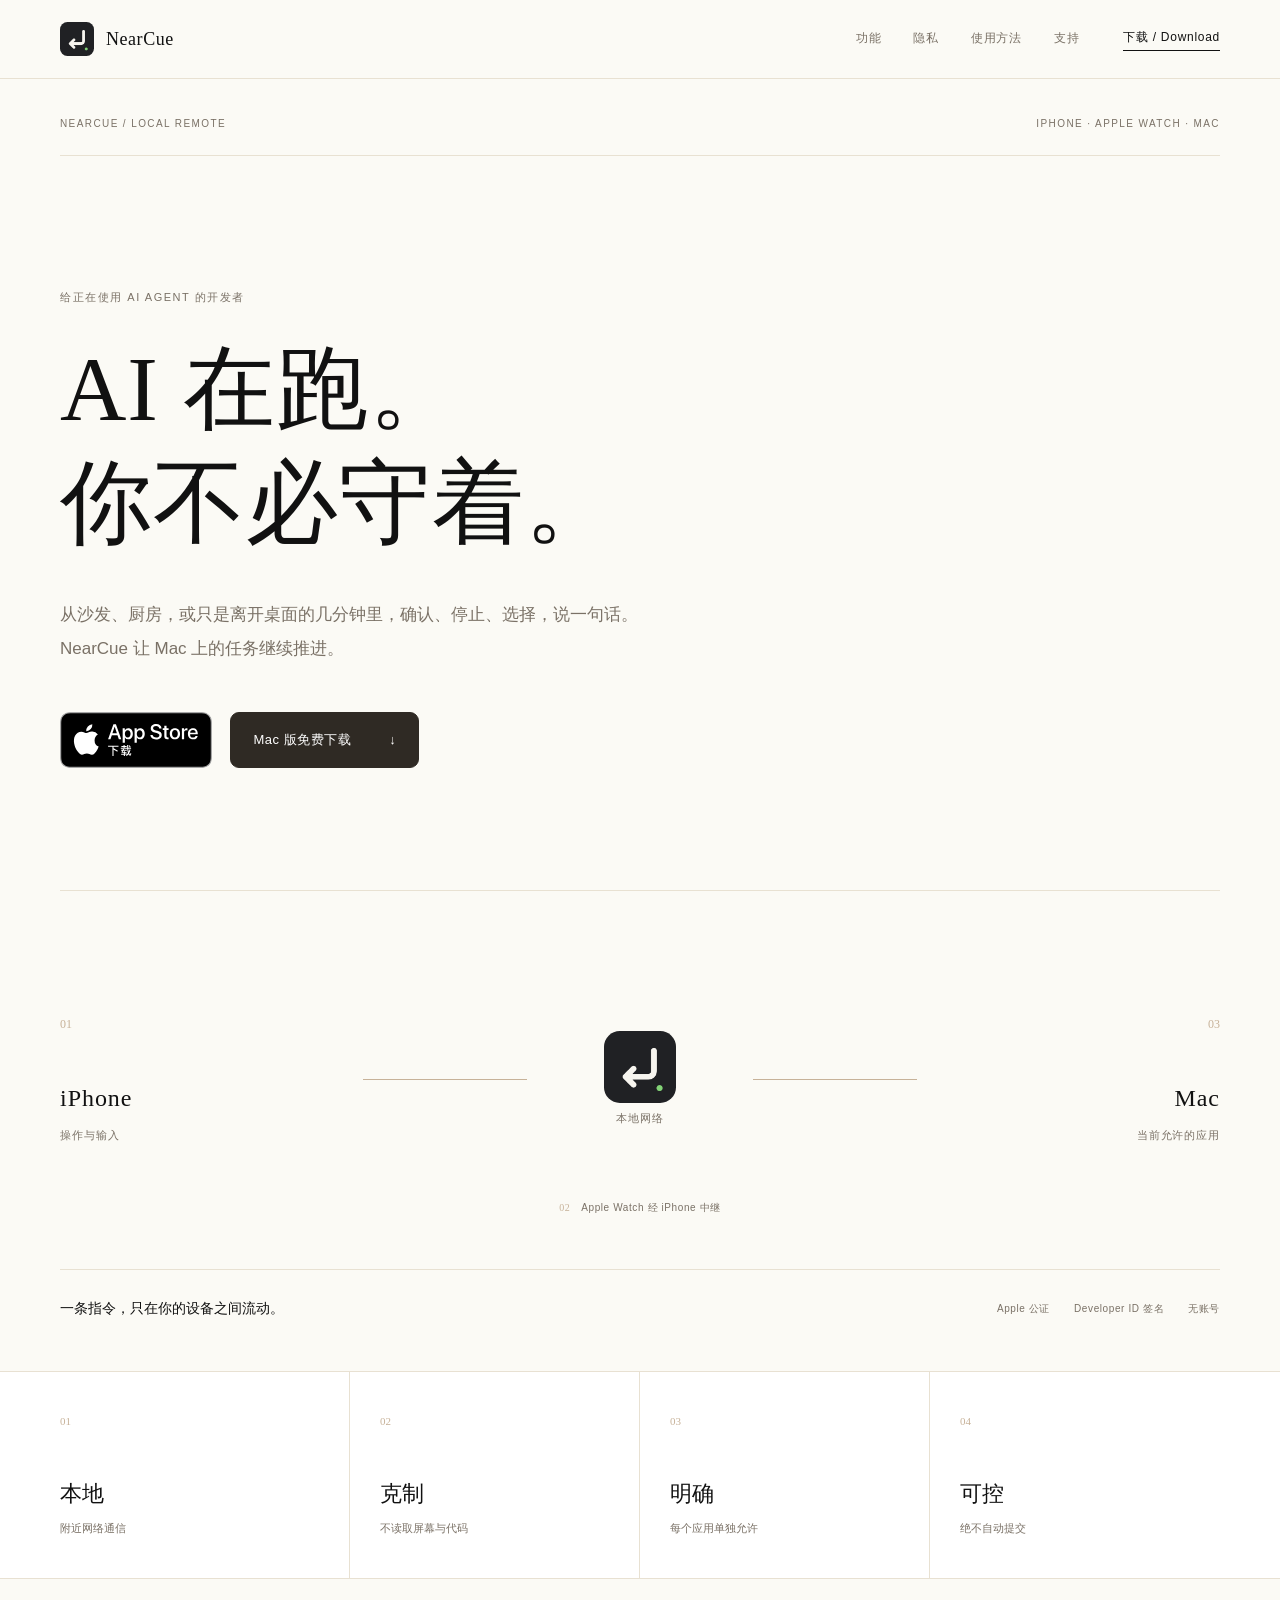
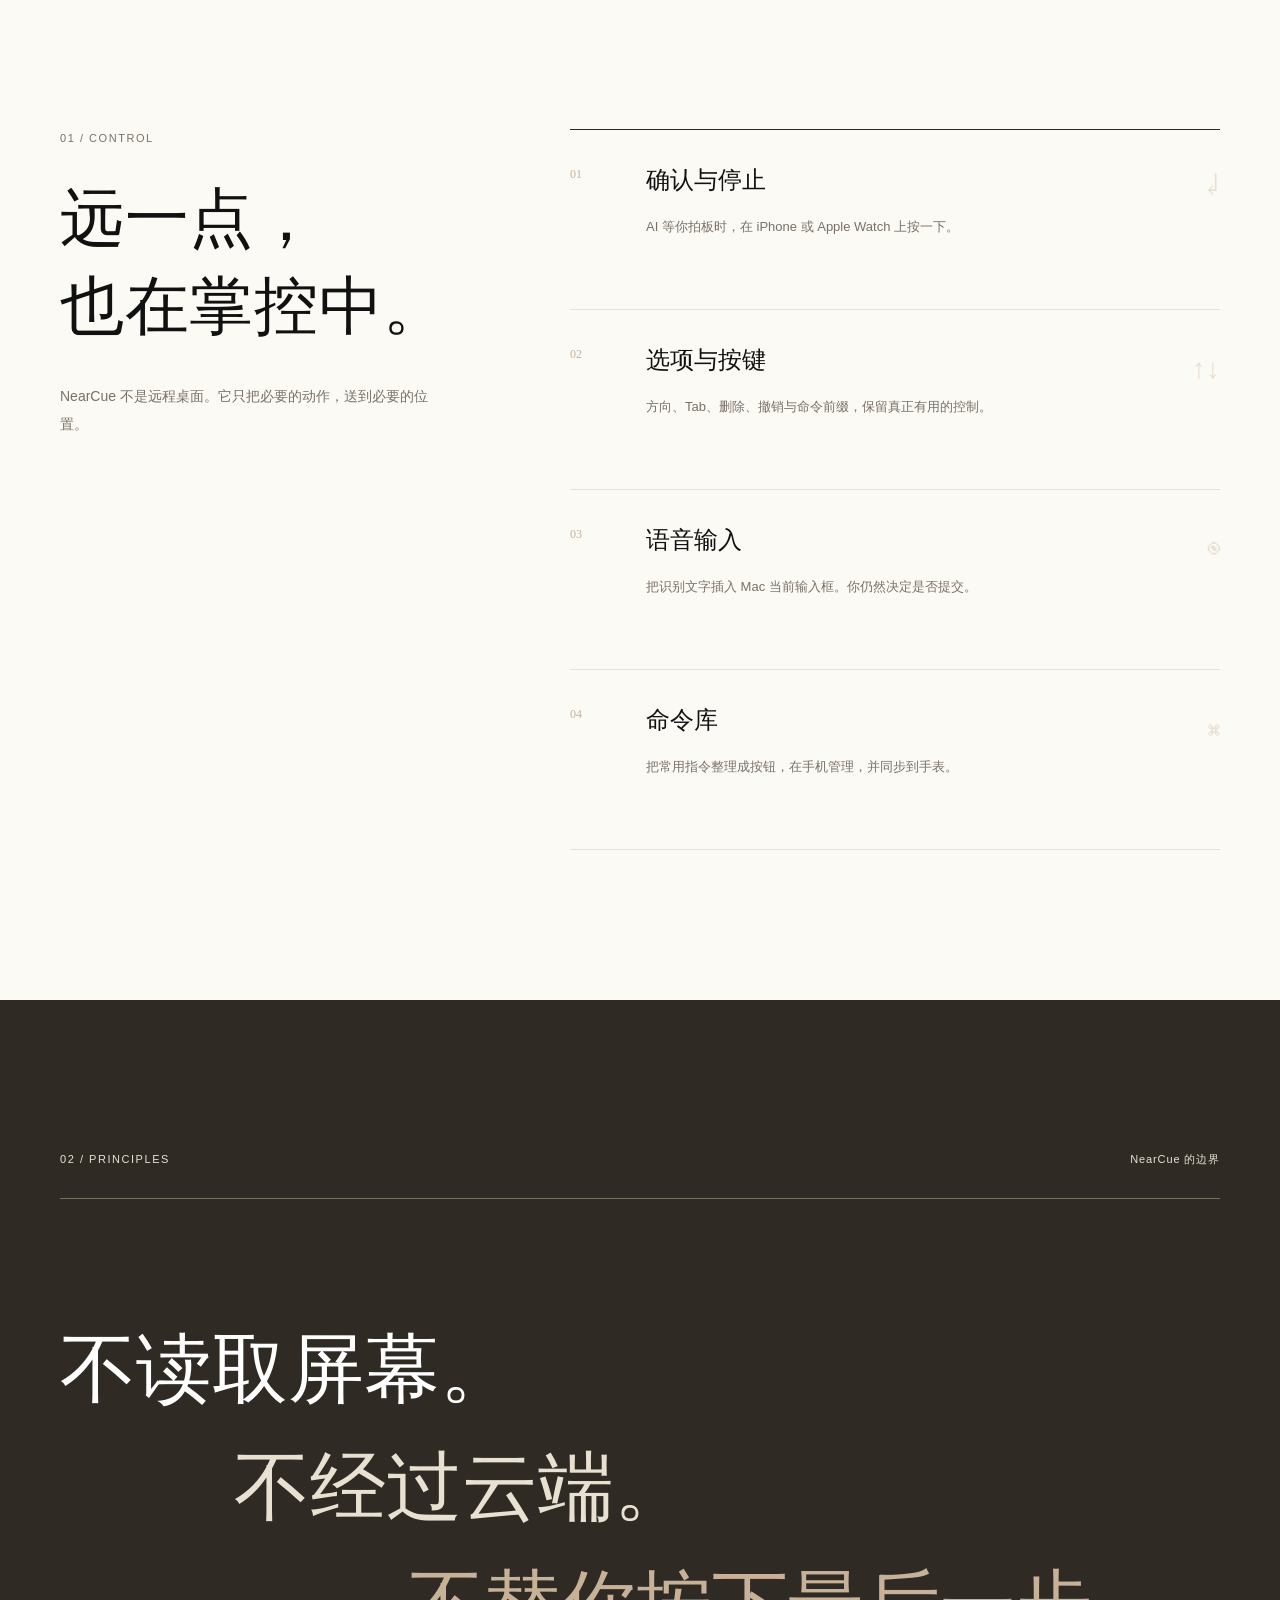
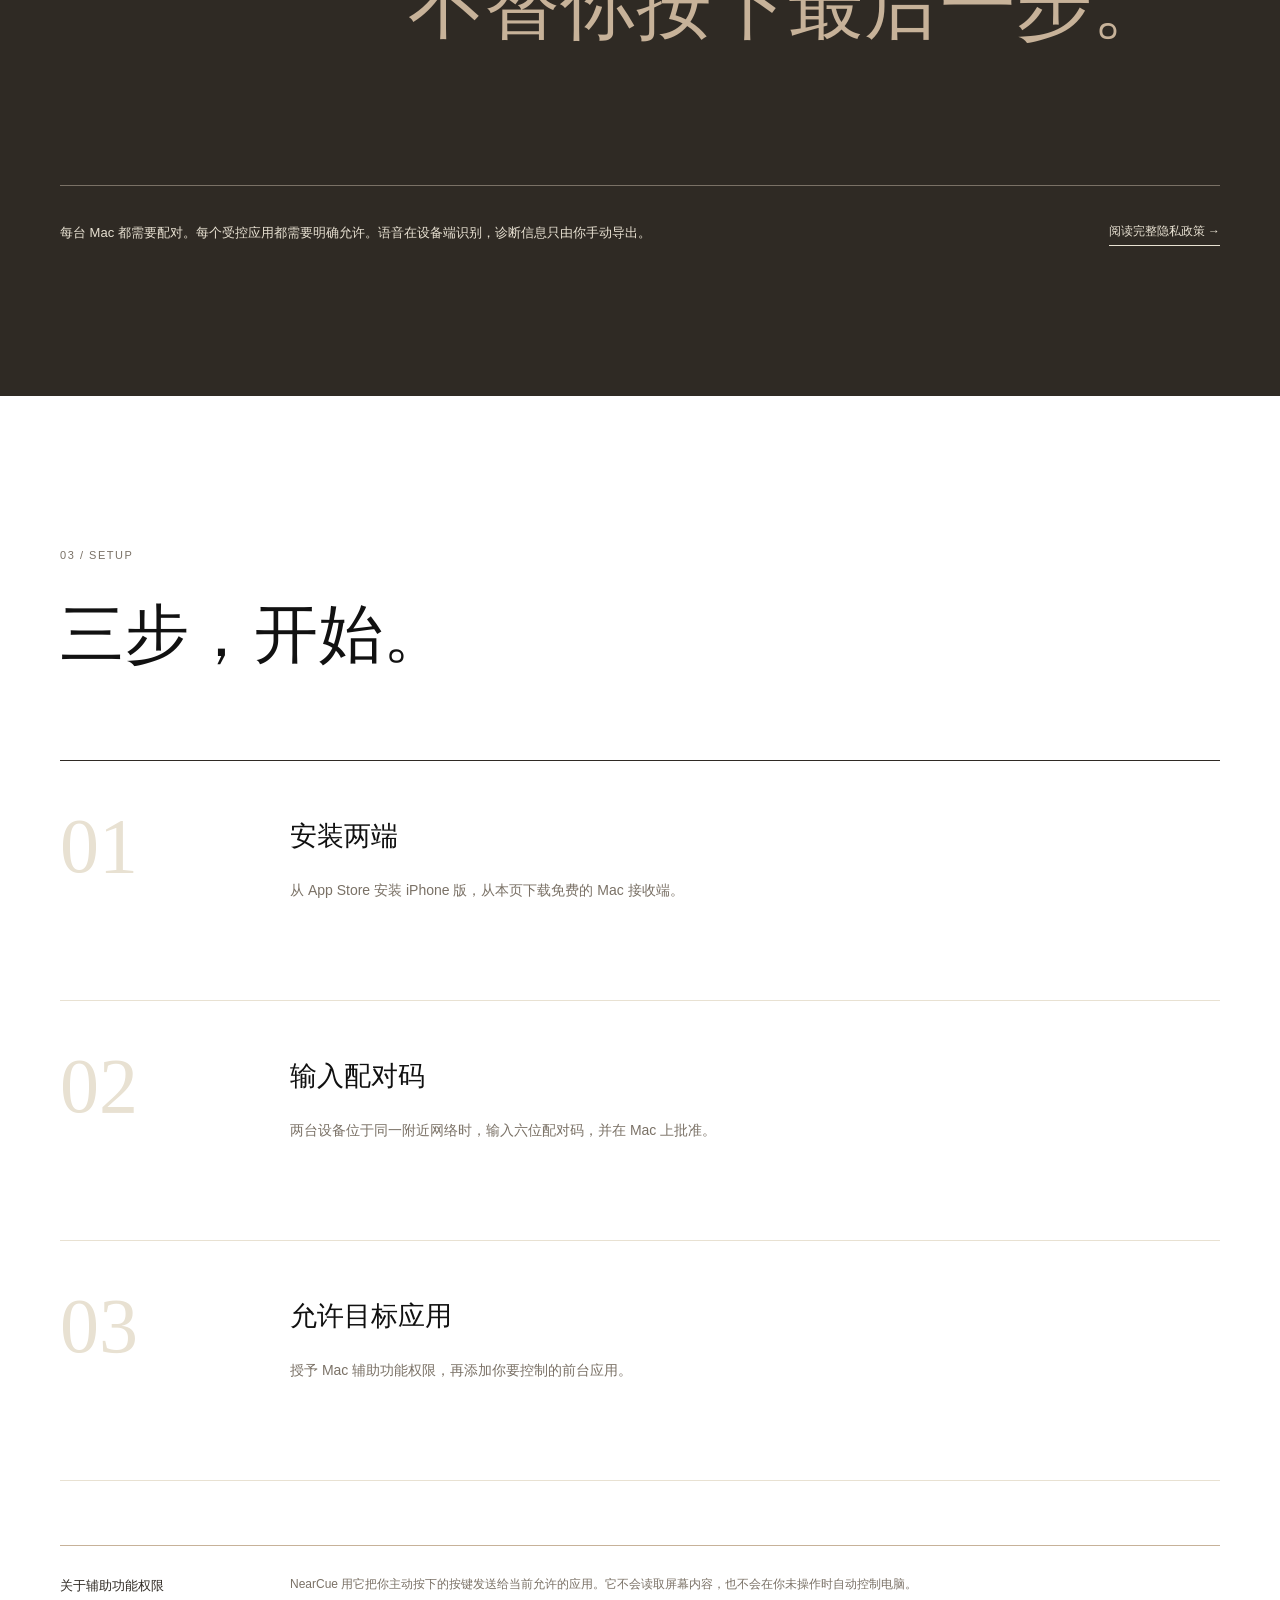
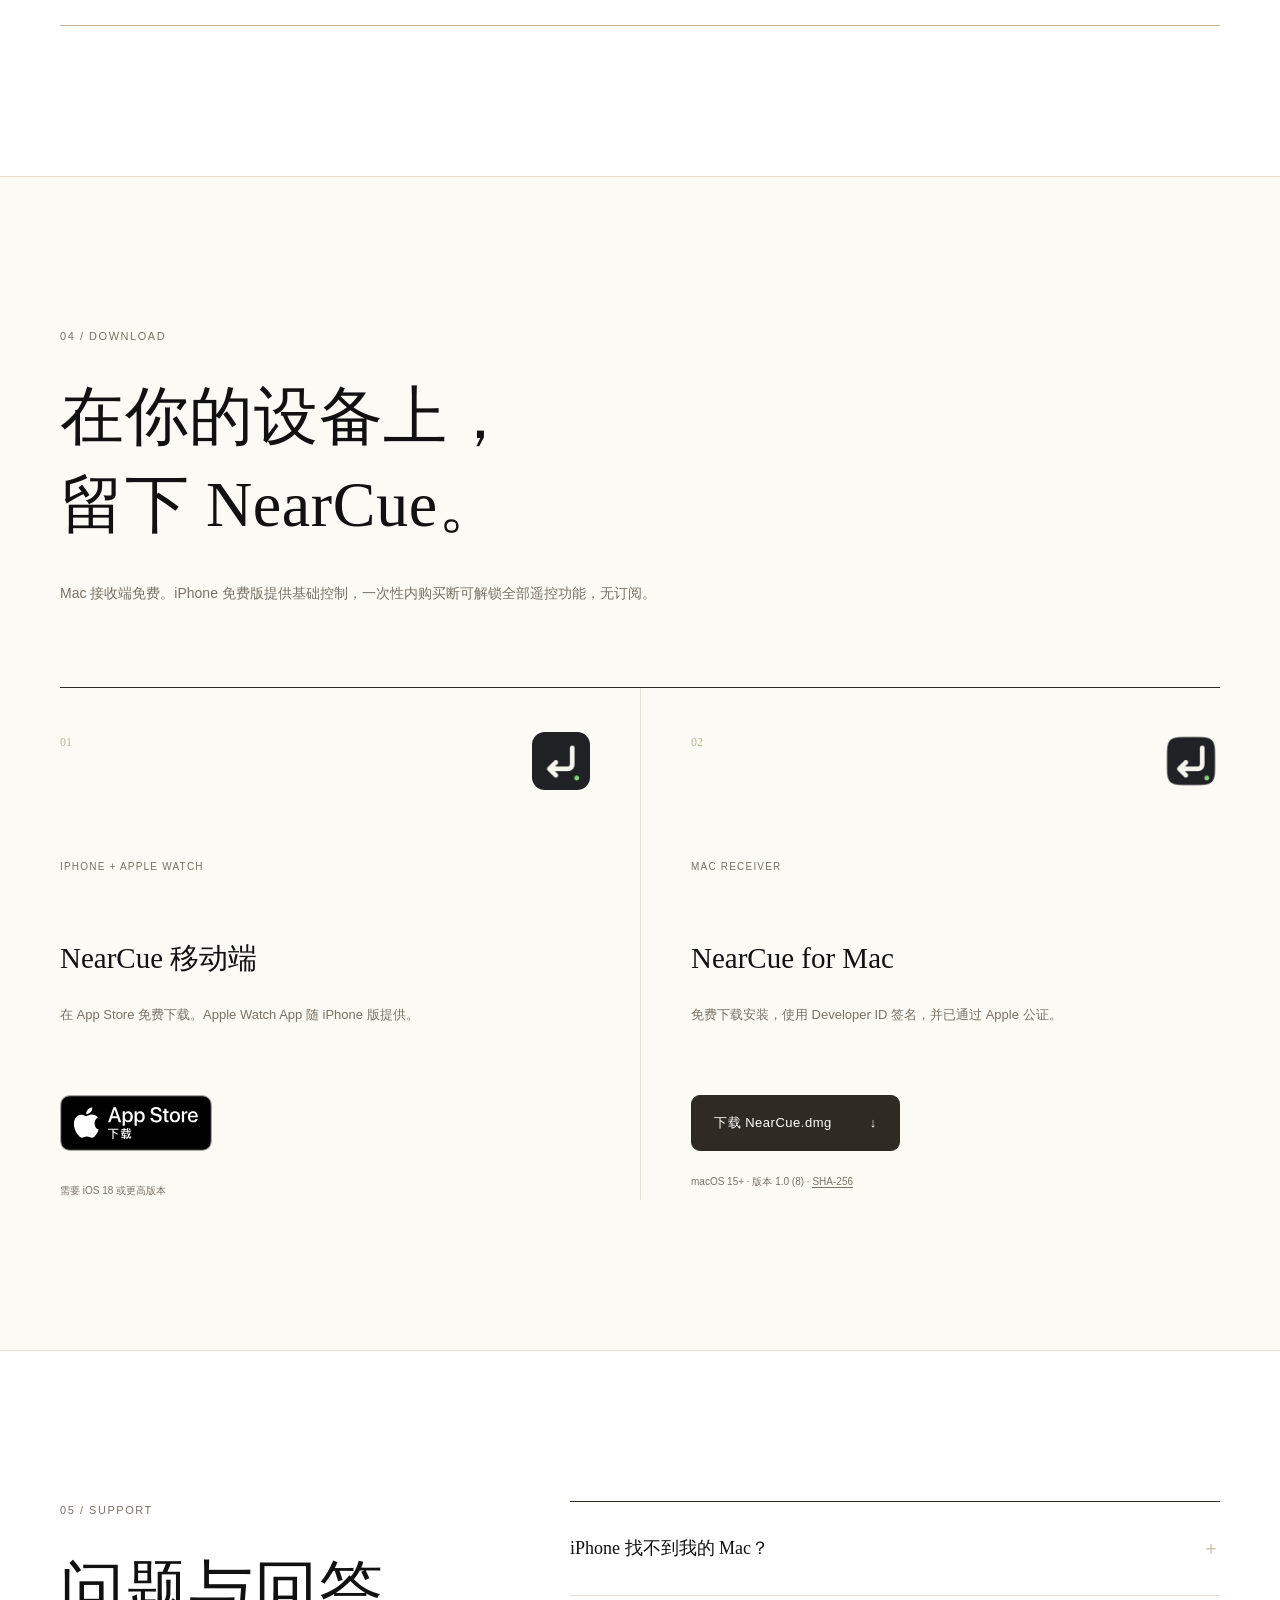
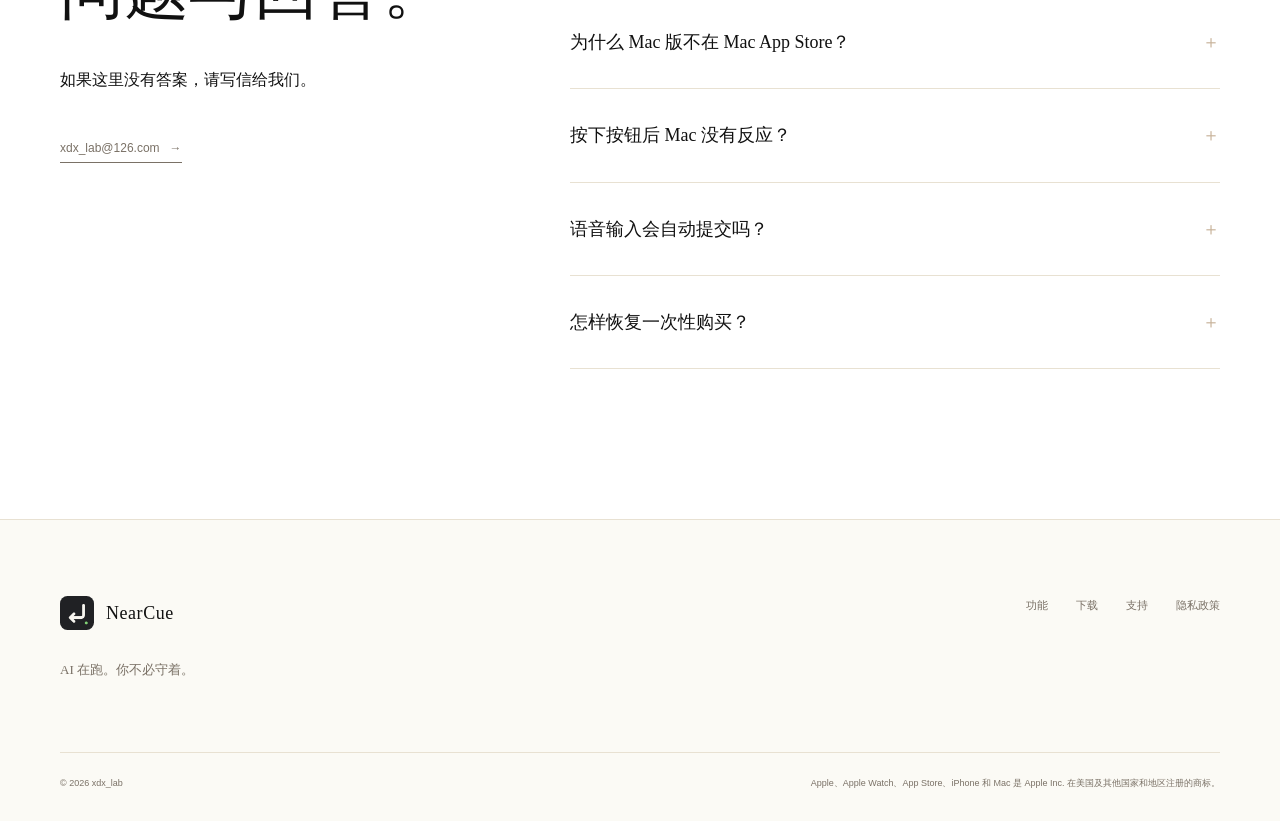
==== commit df51f9bc: "style: 刷新官网圆角样式与版权信息" ====
--- a/index.html
+++ b/index.html
@@ -32,7 +32,7 @@
     html { font-family: "Noto Sans SC", Inter, sans-serif; }
     h1 { font-family: "Noto Serif SC", "Yu Mincho", serif; }
   </style>
-  <link rel="stylesheet" href="./styles.css">
+  <link rel="stylesheet" href="./styles.css?v=20260722-2">
   <title>NearCue — AI 编程遥控器</title>
 </head>
 <body>
@@ -283,7 +283,7 @@
       </div>
     </div>
     <div class="shell footer-bottom">
-      <span>© 2026 NearCue</span>
+      <span>© 2026 xdx_lab</span>
       <span>Apple、Apple Watch、App Store、iPhone 和 Mac 是 Apple Inc. 在美国及其他国家和地区注册的商标。</span>
     </div>
   </footer>
--- a/styles.css
+++ b/styles.css
@@ -7,6 +7,8 @@
   --muted: #7A7166;
   --paper: #E8E1D2;
   --warm-gray: #C7B299;
+  --app-icon-radius: 22%;
+  --download-control-radius: 9px;
   --shell: min(1160px, calc(100% - 64px));
   --serif: "Noto Serif SC", "Songti SC", STSong, "Yu Mincho", serif;
   --sans: "Noto Sans SC", "PingFang SC", Inter, -apple-system, BlinkMacSystemFont, sans-serif;
@@ -38,7 +40,7 @@
 }
 .nav-shell { min-height: 78px; display: flex; align-items: center; gap: 44px; }
 .brand { display: inline-flex; align-items: center; gap: 12px; font-family: var(--serif); font-size: 18px; font-weight: 500; letter-spacing: .03em; }
-.brand img { width: 34px; height: 34px; }
+.brand img { width: 34px; height: 34px; border-radius: var(--app-icon-radius); }
 .nav-links { display: flex; align-items: center; gap: 32px; margin-left: auto; color: var(--muted); font-size: 12px; letter-spacing: .06em; }
 .nav-links a, .footer-links a, .text-link, .principles-note a { transition: color .2s ease; }
 .nav-links a:hover, .footer-links a:hover, .text-link:hover, .principles-note a:hover { color: var(--text); }
@@ -60,8 +62,8 @@
 .hero-actions { display: flex; align-items: center; gap: 18px; margin-top: 46px; }
 .app-store-link { display: inline-flex; transition: opacity .2s ease; }
 .app-store-link:hover { opacity: .74; }
-.app-store-link img { width: auto; height: 56px; }
-.button { min-height: 56px; display: inline-flex; align-items: center; justify-content: space-between; gap: 38px; padding: 0 22px; border: 1px solid var(--ink); font-size: 13px; letter-spacing: .04em; transition: color .2s ease, background .2s ease; }
+.app-store-link img { width: auto; height: 56px; border-radius: var(--download-control-radius); }
+.button { min-height: 56px; display: inline-flex; align-items: center; justify-content: space-between; gap: 38px; padding: 0 22px; border: 1px solid var(--ink); border-radius: var(--download-control-radius); font-size: 13px; letter-spacing: .04em; transition: color .2s ease, background .2s ease; }
 .button-ink { color: var(--surface); background: var(--ink); }
 .button-ink:hover { color: var(--ink); background: var(--surface); }
 
@@ -83,7 +85,7 @@
 .map-line { padding: 0 18px; }
 .map-line span { display: block; width: 100%; height: 1px; background: var(--warm-gray); }
 .map-center { display: flex; flex-direction: column; align-items: center; }
-.map-center img { width: 72px; height: 72px; }
+.map-center img { width: 72px; height: 72px; border-radius: var(--app-icon-radius); }
 .watch-note { position: absolute; left: 50%; bottom: 52px; transform: translateX(-50%); color: var(--muted); font-size: 10px; letter-spacing: .06em; white-space: nowrap; }
 .watch-note span { margin-right: 8px; color: var(--warm-gray); font-family: var(--serif); }
 .hero-foot { display: flex; align-items: center; justify-content: space-between; gap: 40px; padding: 26px 0 50px; }
@@ -148,7 +150,7 @@
 .download-item + .download-item { padding-right: 0; padding-left: 50px; border-left: 1px solid var(--paper); }
 .download-head { display: flex; align-items: flex-start; justify-content: space-between; min-height: 126px; }
 .download-head > span { color: var(--warm-gray); font-family: var(--serif); font-size: 12px; }
-.download-head img { width: 58px; height: 58px; }
+.download-head img { width: 58px; height: 58px; border-radius: var(--app-icon-radius); }
 .download-platform { margin: 0 0 12px !important; color: var(--muted) !important; font-size: 10px !important; letter-spacing: .12em; text-transform: uppercase; }
 .download-body h3 { margin: 0; font-family: var(--serif); font-size: 29px; font-weight: 500; }
 .download-body > p { min-height: 62px; margin: 18px 0 30px; color: var(--muted); font-size: 13px; }
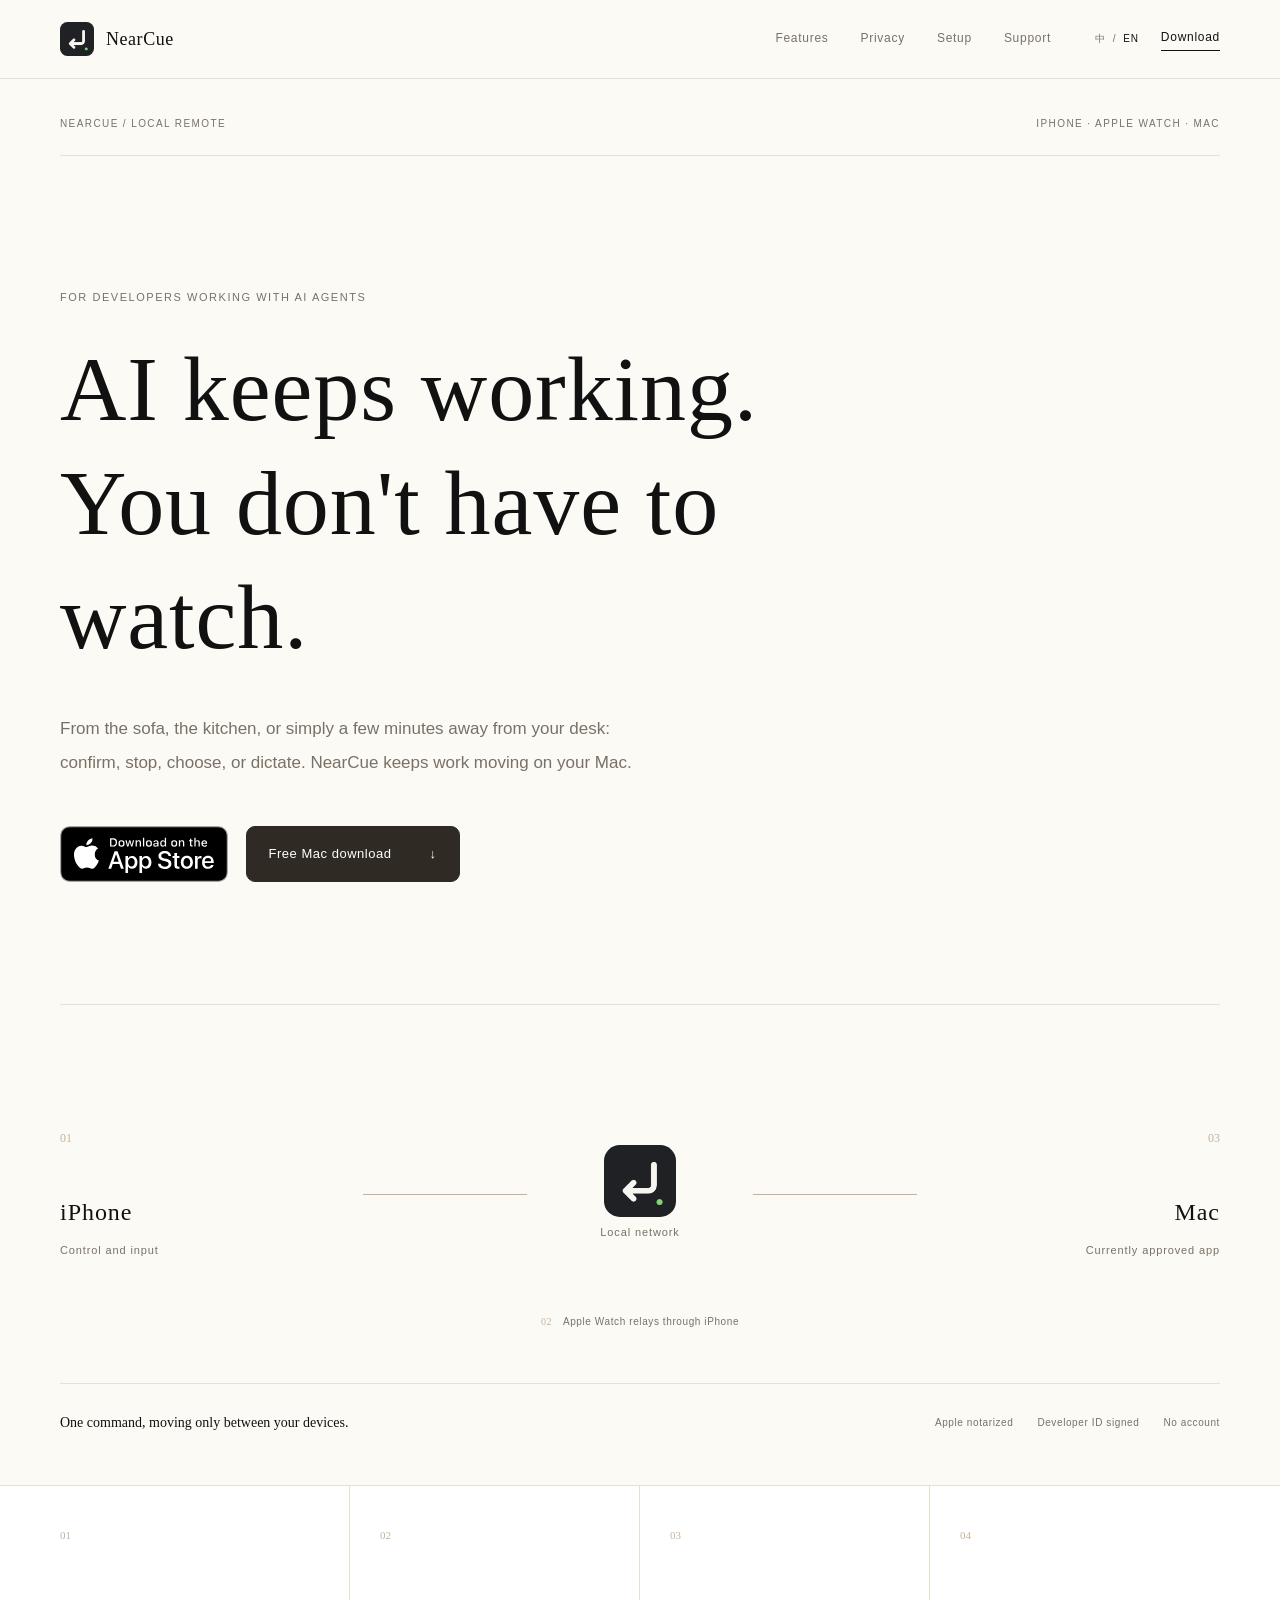
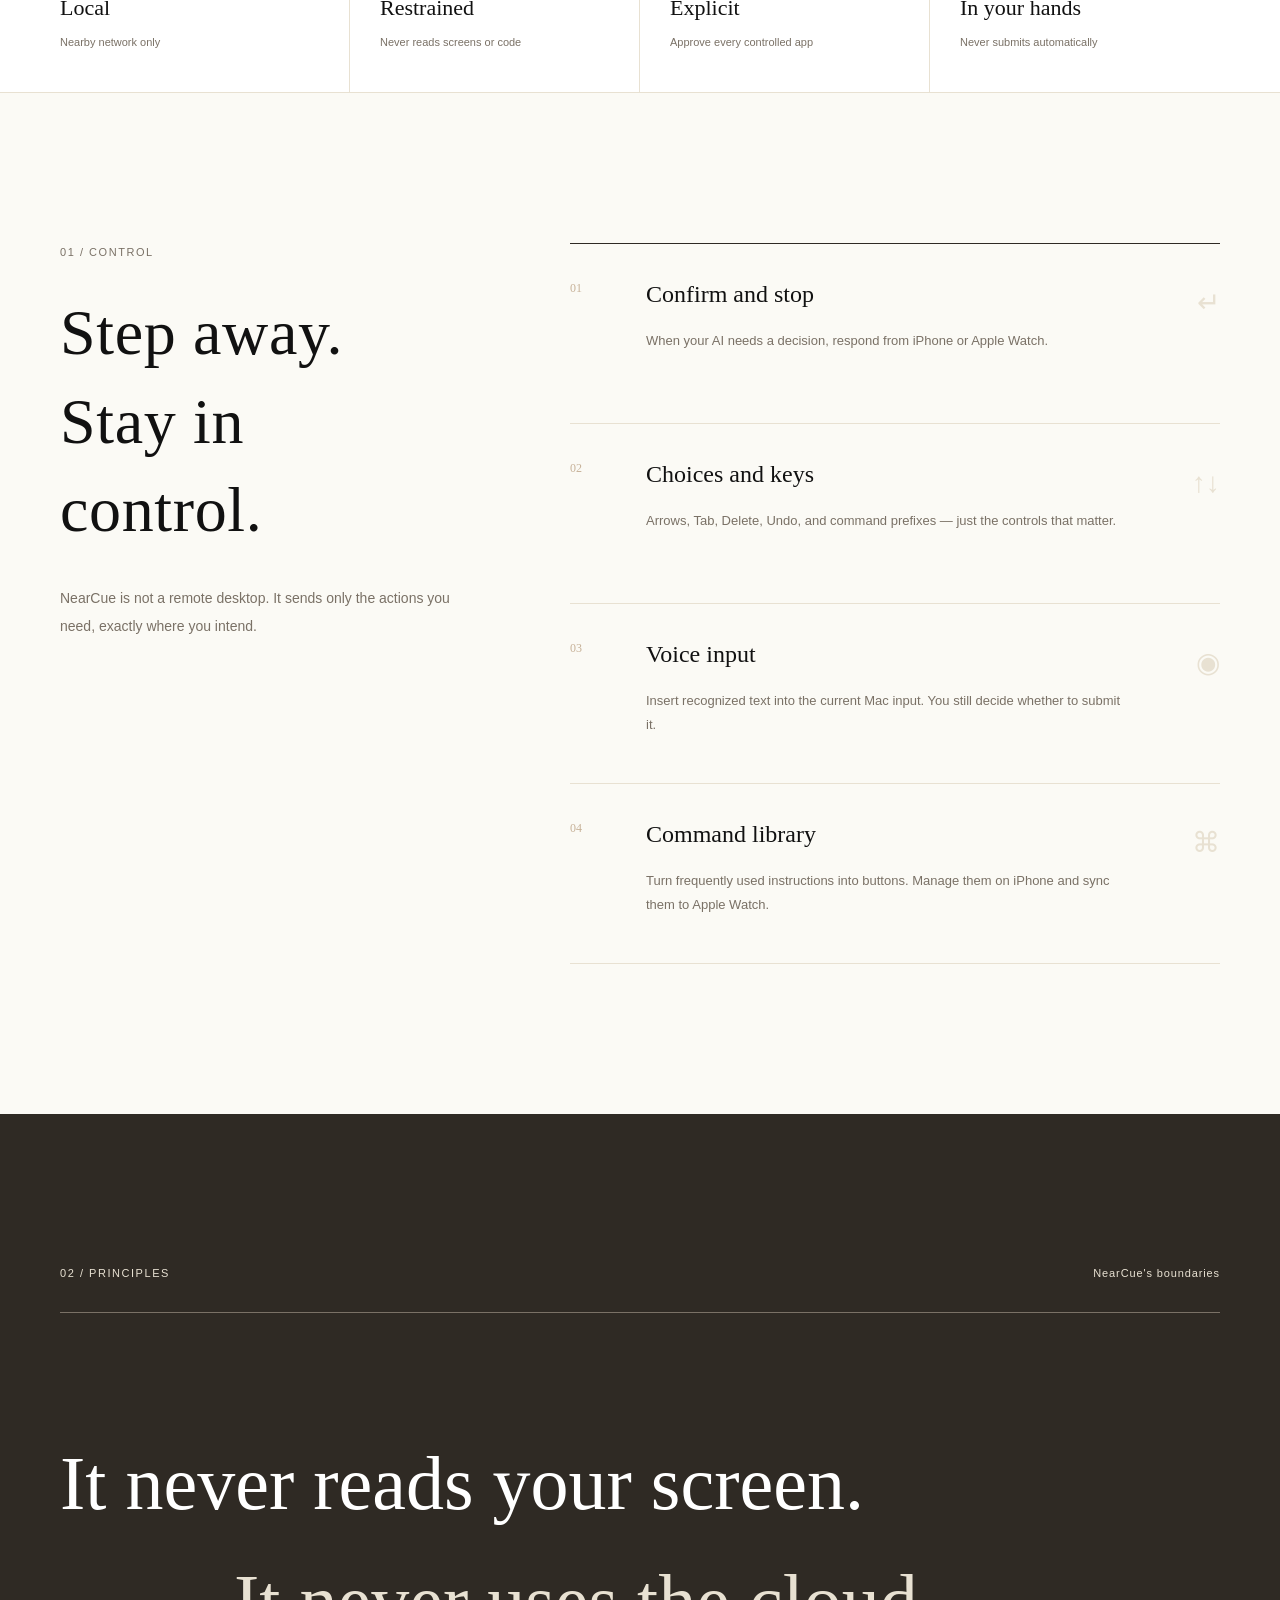
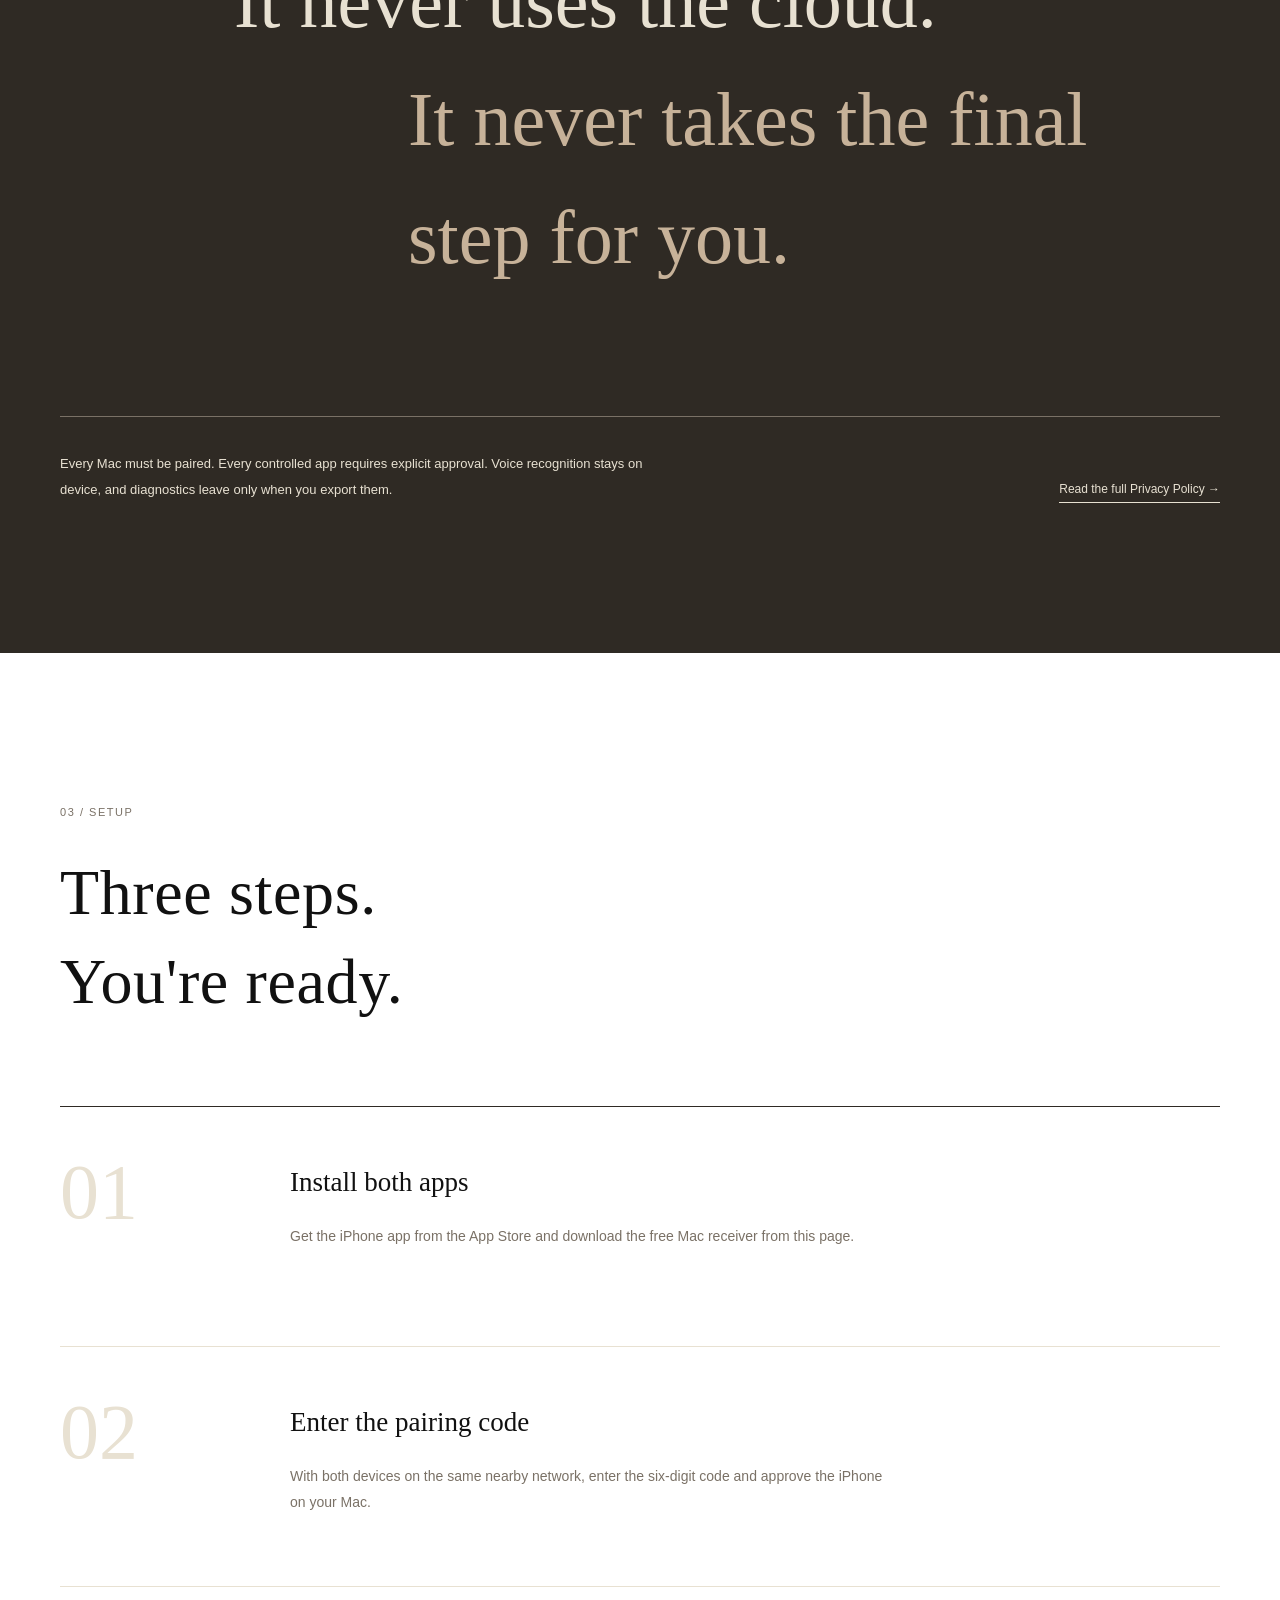
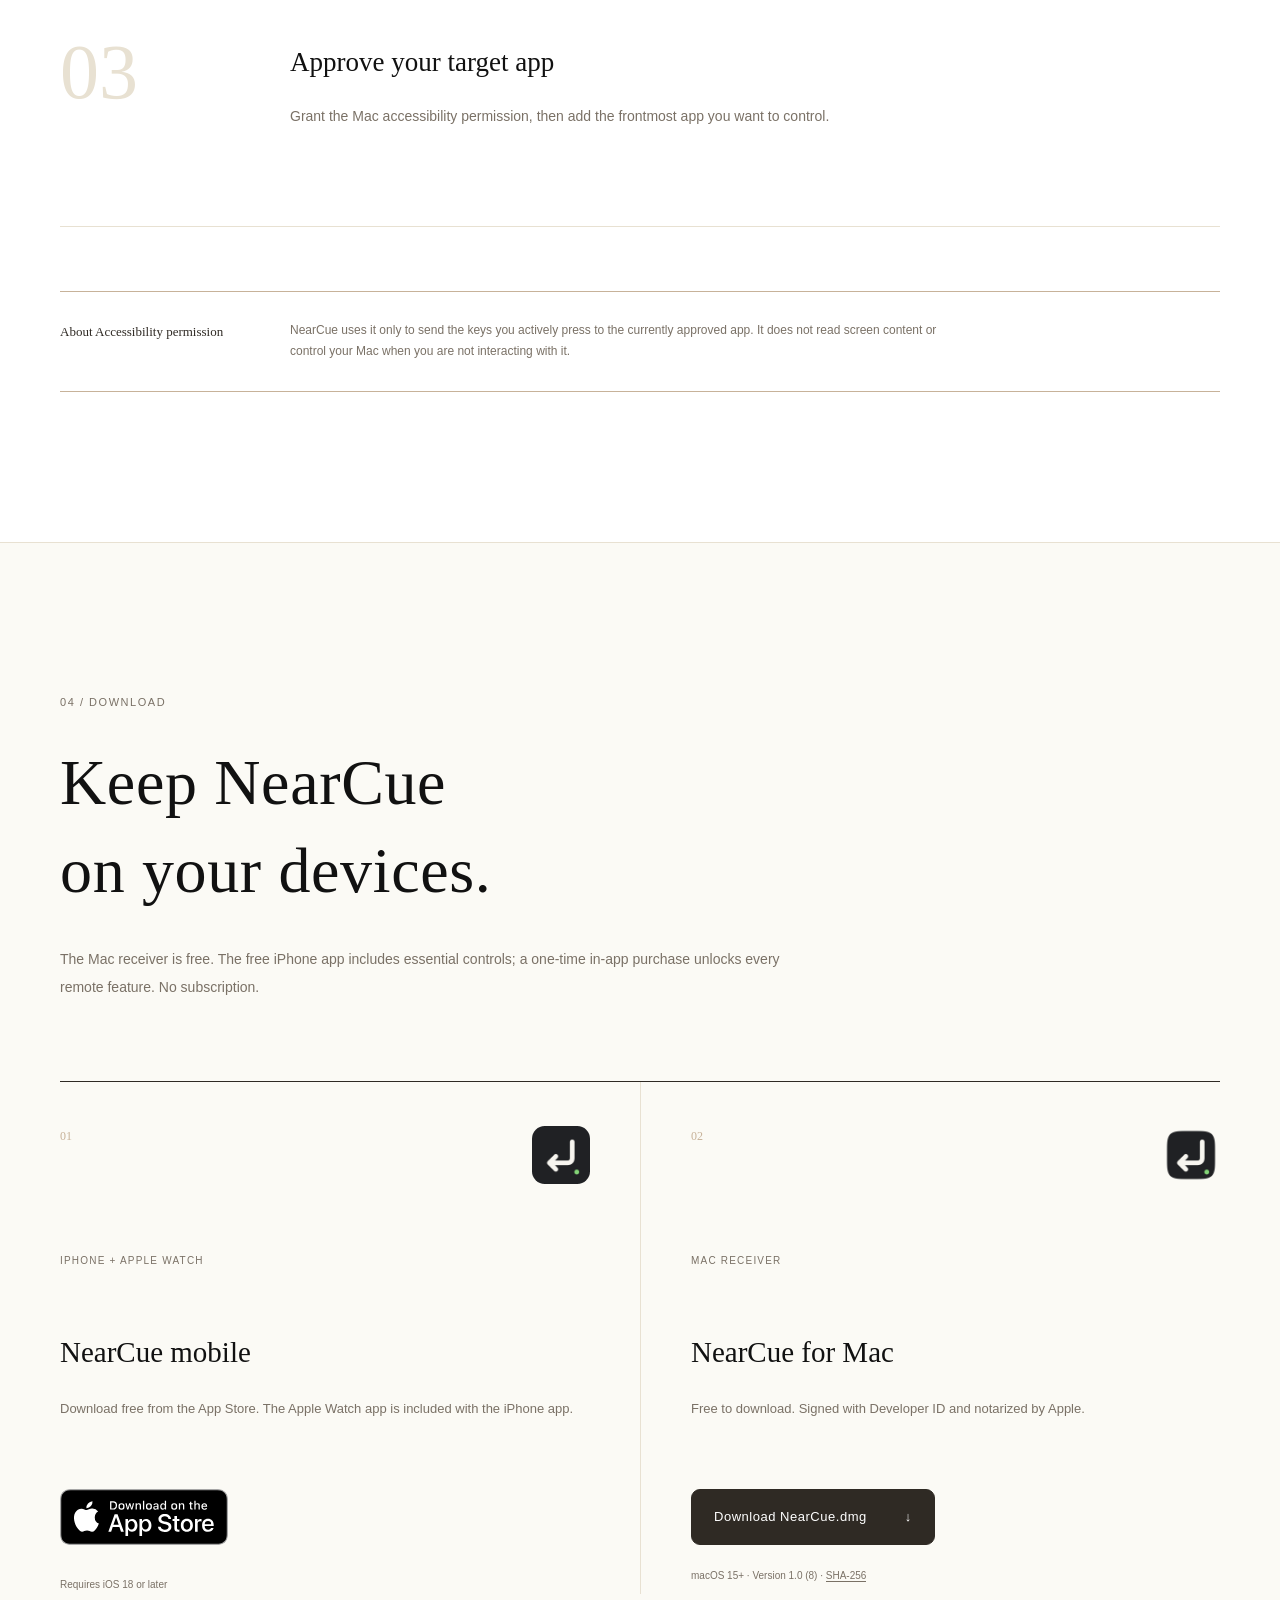
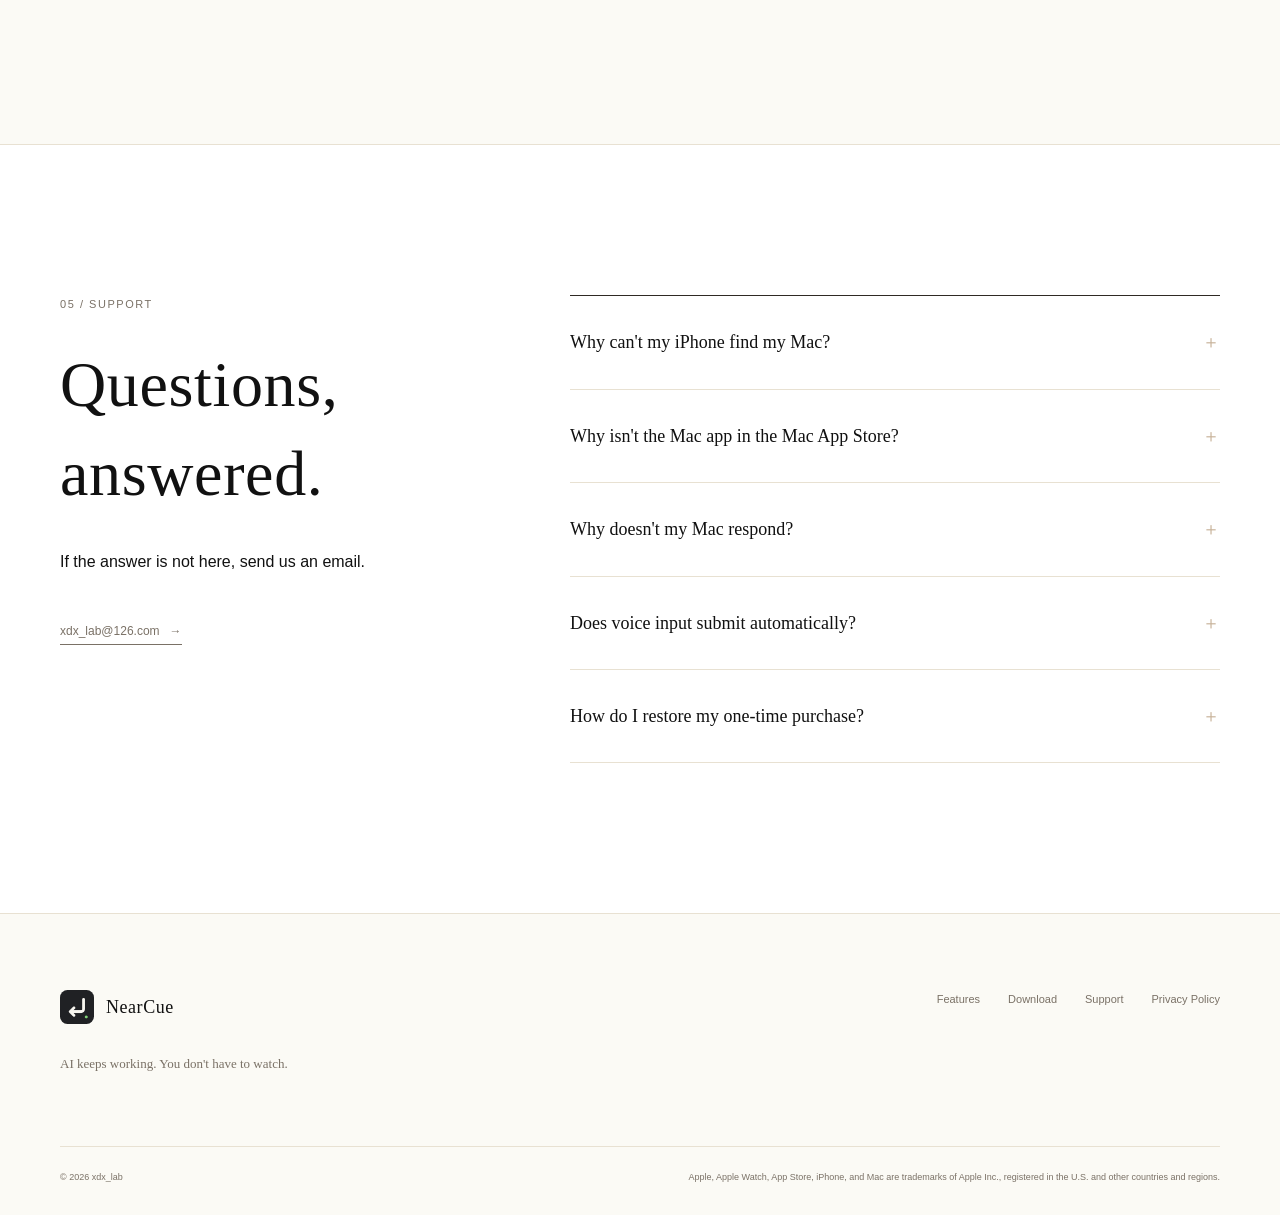
==== commit da91ba5d: "feat: 增加官网中英文切换" ====
--- a/index.html
+++ b/index.html
@@ -1,4 +1,4 @@
-<!doctype html>
+<!DOCTYPE html>
 <html lang="zh-CN">
 <head>
   <meta charset="utf-8">
@@ -7,14 +7,19 @@
   <meta name="description" content="NearCue 把 iPhone 和 Apple Watch 变成 Mac 上 AI 编程工具的本地遥控器。确认、停止、选择和语音输入，不必守在屏幕前。">
   <meta property="og:type" content="website">
   <meta property="og:locale" content="zh_CN">
+  <meta property="og:locale:alternate" content="en_US">
   <meta property="og:title" content="NearCue — AI 在跑，你不必守着">
   <meta property="og:description" content="用 iPhone 和 Apple Watch，安全遥控 Mac 上的 AI 编程工具。">
-  <meta property="og:url" content="https://xdx888999.github.io/nearcue-site/">
-  <meta property="og:image" content="https://xdx888999.github.io/nearcue-site/assets/og-nearcue.png">
+  <meta property="og:url" content="https://mandandan.cn/nearcue/">
+  <meta property="og:image" content="https://mandandan.cn/nearcue/assets/og-nearcue.png">
   <meta name="twitter:card" content="summary_large_image">
   <meta name="twitter:title" content="NearCue — AI 在跑，你不必守着">
   <meta name="twitter:description" content="用 iPhone 和 Apple Watch，安全遥控 Mac 上的 AI 编程工具。">
-  <meta name="twitter:image" content="https://xdx888999.github.io/nearcue-site/assets/og-nearcue.png">
+  <meta name="twitter:image" content="https://mandandan.cn/nearcue/assets/og-nearcue.png">
+  <link rel="canonical" href="https://mandandan.cn/nearcue/">
+  <link rel="alternate" hreflang="zh-Hans" href="https://mandandan.cn/nearcue/">
+  <link rel="alternate" hreflang="en" href="https://mandandan.cn/nearcue/en.html">
+  <link rel="alternate" hreflang="x-default" href="https://mandandan.cn/nearcue/en.html">
   <link rel="icon" type="image/png" href="./assets/nearcue-icon.png">
   <link rel="apple-touch-icon" href="./assets/nearcue-icon.png">
   <style>
@@ -32,7 +37,8 @@
     html { font-family: "Noto Sans SC", Inter, sans-serif; }
     h1 { font-family: "Noto Serif SC", "Yu Mincho", serif; }
   </style>
-  <link rel="stylesheet" href="./styles.css?v=20260722-2">
+  <script src="./language.js?v=20260722-1" data-current-language="zh-Hans" data-alternate-page="./en.html"></script>
+  <link rel="stylesheet" href="./styles.css?v=20260722-3">
   <title>NearCue — AI 编程遥控器</title>
 </head>
 <body>
@@ -50,14 +56,17 @@
         <a href="#setup">使用方法</a>
         <a href="#faq">支持</a>
       </nav>
-      <a class="nav-download" href="#download">下载 / Download</a>
+      <div class="nav-actions">
+        <div class="language-switch" role="group" aria-label="语言切换"><span aria-current="page">中</span><span aria-hidden="true">/</span><a href="./en.html" lang="en" hreflang="en" data-language-choice="en">EN</a></div>
+        <a class="nav-download" href="#download">下载 / Download</a>
+      </div>
     </div>
   </header>
 
   <main id="main">
     <section class="hero" id="top">
       <div class="shell">
-        <div class="hero-meta" aria-label="产品信息">
+        <div class="hero-meta" role="group" aria-label="产品信息">
           <span>NearCue / Local Remote</span>
           <span>iPhone · Apple Watch · Mac</span>
         </div>
@@ -70,13 +79,13 @@
             <a class="app-store-link" href="https://apps.apple.com/cn/app/id6792160509" target="_blank" rel="noopener" aria-label="在 App Store 下载 NearCue iPhone 版">
               <img src="./assets/app-store-badge.svg" width="163" height="60" alt="在 App Store 下载">
             </a>
-            <a class="button button-ink" href="https://github.com/xdx888999/nearcue-site/releases/latest/download/NearCue.dmg">
+            <a class="button button-ink" href="https://mandandan.cn/nearcue/downloads/NearCue.dmg">
               <span>Mac 版免费下载</span><span aria-hidden="true">↓</span>
             </a>
           </div>
         </div>
 
-        <div class="hero-map" aria-label="NearCue 通过本地网络连接 iPhone、Apple Watch 与 Mac">
+        <div class="hero-map" role="group" aria-label="NearCue 通过本地网络连接 iPhone、Apple Watch 与 Mac">
           <div class="map-node">
             <span class="map-number">01</span>
             <strong>iPhone</strong>
@@ -226,8 +235,8 @@
               <p class="download-platform">Mac Receiver</p>
               <h3>NearCue for Mac</h3>
               <p>免费下载安装，使用 Developer ID 签名，并已通过 Apple 公证。</p>
-              <a class="button button-ink" href="https://github.com/xdx888999/nearcue-site/releases/latest/download/NearCue.dmg"><span>下载 NearCue.dmg</span><span aria-hidden="true">↓</span></a>
-              <small>macOS 15+ · 版本 1.0 (8) · <a href="https://github.com/xdx888999/nearcue-site/releases/latest/download/NearCue.dmg.sha256">SHA-256</a></small>
+              <a class="button button-ink" href="https://mandandan.cn/nearcue/downloads/NearCue.dmg"><span>下载 NearCue.dmg</span><span aria-hidden="true">↓</span></a>
+              <small>macOS 15+ · 版本 1.0 (8) · <a href="https://mandandan.cn/nearcue/downloads/NearCue.dmg.sha256">SHA-256</a></small>
             </div>
           </article>
         </div>
--- a/styles.css
+++ b/styles.css
@@ -14,6 +14,11 @@
   --sans: "Noto Sans SC", "PingFang SC", Inter, -apple-system, BlinkMacSystemFont, sans-serif;
 }
 
+html[lang="en"] {
+  --serif: "Iowan Old Style", Baskerville, "Times New Roman", serif;
+  --sans: Inter, -apple-system, BlinkMacSystemFont, "Helvetica Neue", Arial, sans-serif;
+}
+
 * { box-sizing: border-box; }
 html { scroll-behavior: smooth; }
 body {
@@ -44,6 +49,12 @@
 .nav-links { display: flex; align-items: center; gap: 32px; margin-left: auto; color: var(--muted); font-size: 12px; letter-spacing: .06em; }
 .nav-links a, .footer-links a, .text-link, .principles-note a { transition: color .2s ease; }
 .nav-links a:hover, .footer-links a:hover, .text-link:hover, .principles-note a:hover { color: var(--text); }
+.nav-actions { display: flex; align-items: center; gap: 22px; margin-left: auto; }
+.nav-links + .nav-actions { margin-left: 0; }
+.language-switch { display: inline-flex; align-items: center; gap: 7px; color: var(--muted); font-size: 10px; letter-spacing: .08em; white-space: nowrap; }
+.language-switch [aria-current="page"] { color: var(--text); }
+.language-switch a { transition: color .2s ease; }
+.language-switch a:hover { color: var(--text); }
 .nav-download { padding-bottom: 2px; border-bottom: 1px solid var(--text); font-size: 12px; letter-spacing: .06em; }
 
 .hero { padding: 36px 0 0; }
@@ -203,7 +214,8 @@
   :root { --shell: min(100% - 36px, 1160px); }
   .nav-shell { min-height: 68px; }
   .nav-links { display: none; }
-  .nav-download { margin-left: auto; font-size: 10px; }
+  .nav-actions { gap: 16px; margin-left: auto; }
+  .nav-download { font-size: 10px; }
   .hero { padding-top: 22px; }
   .hero-meta { gap: 20px; font-size: 8px; }
   .hero-copy { padding: 88px 0 90px; }
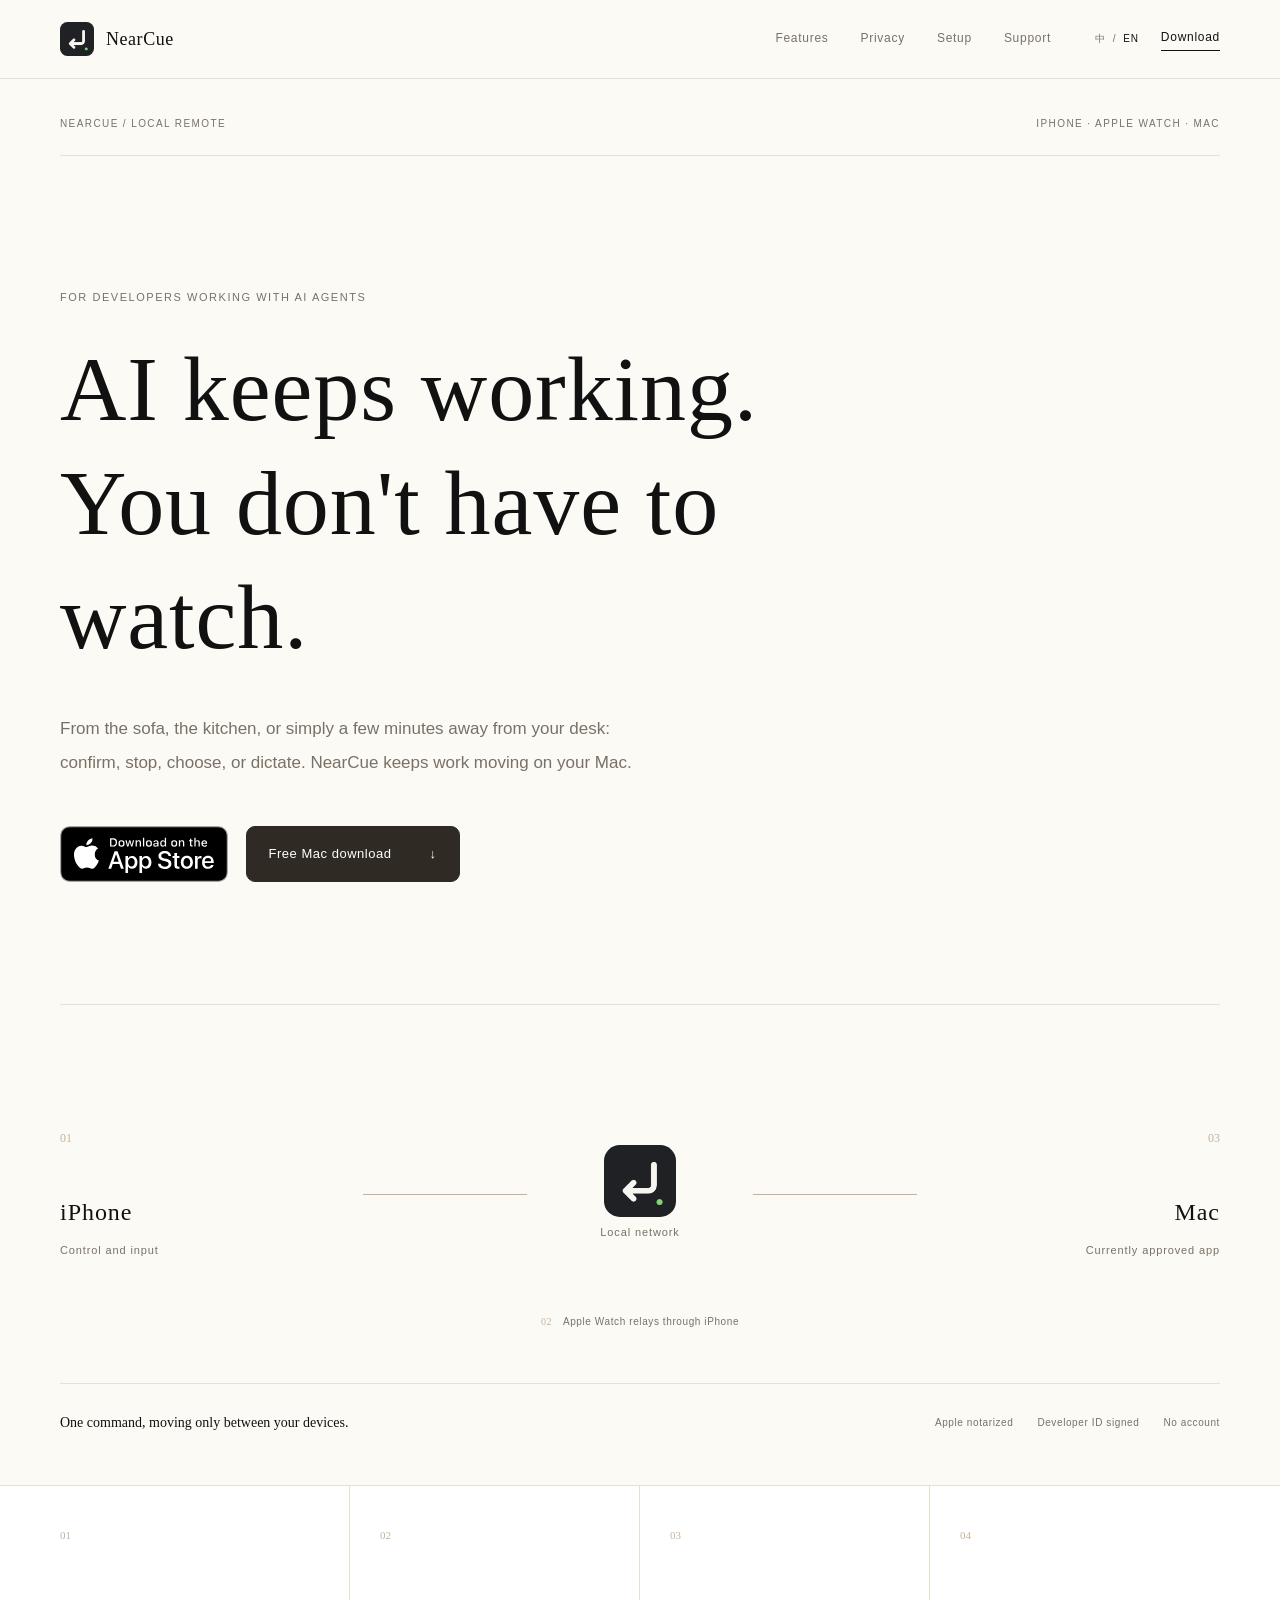
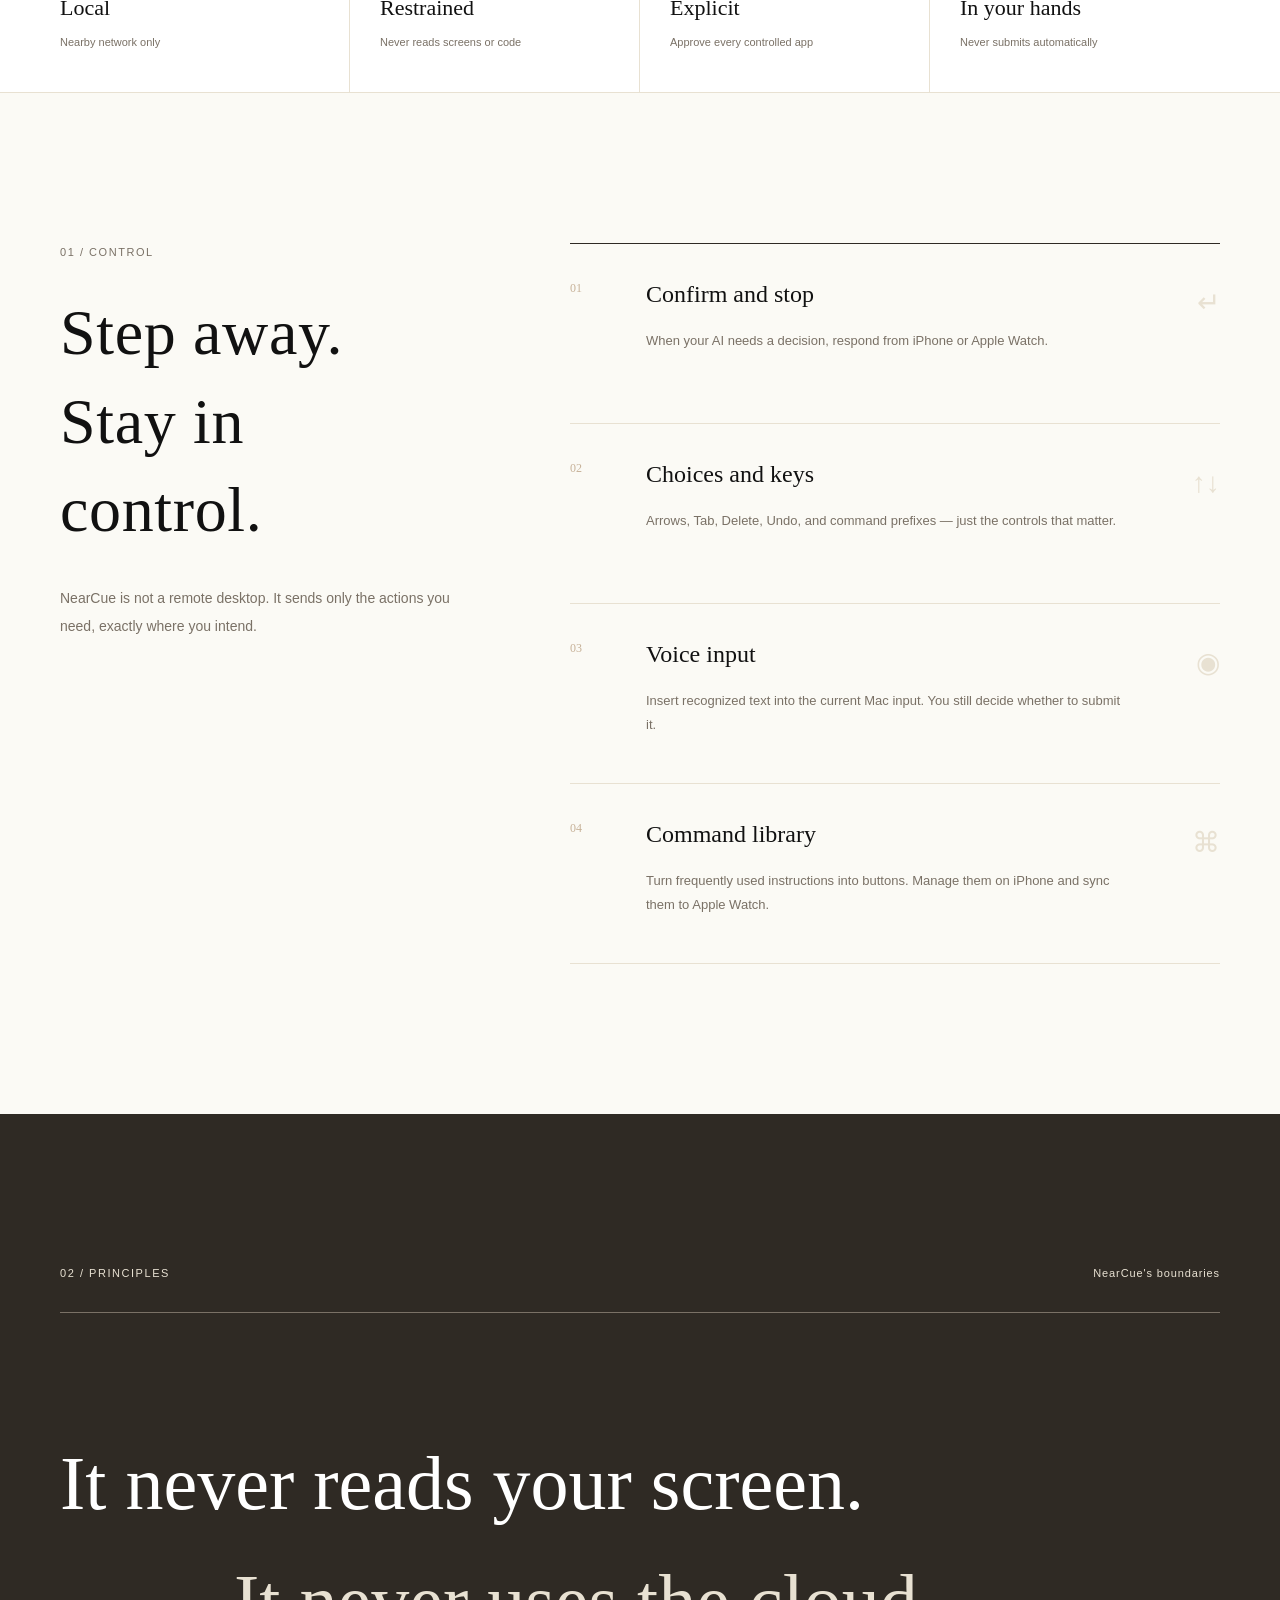
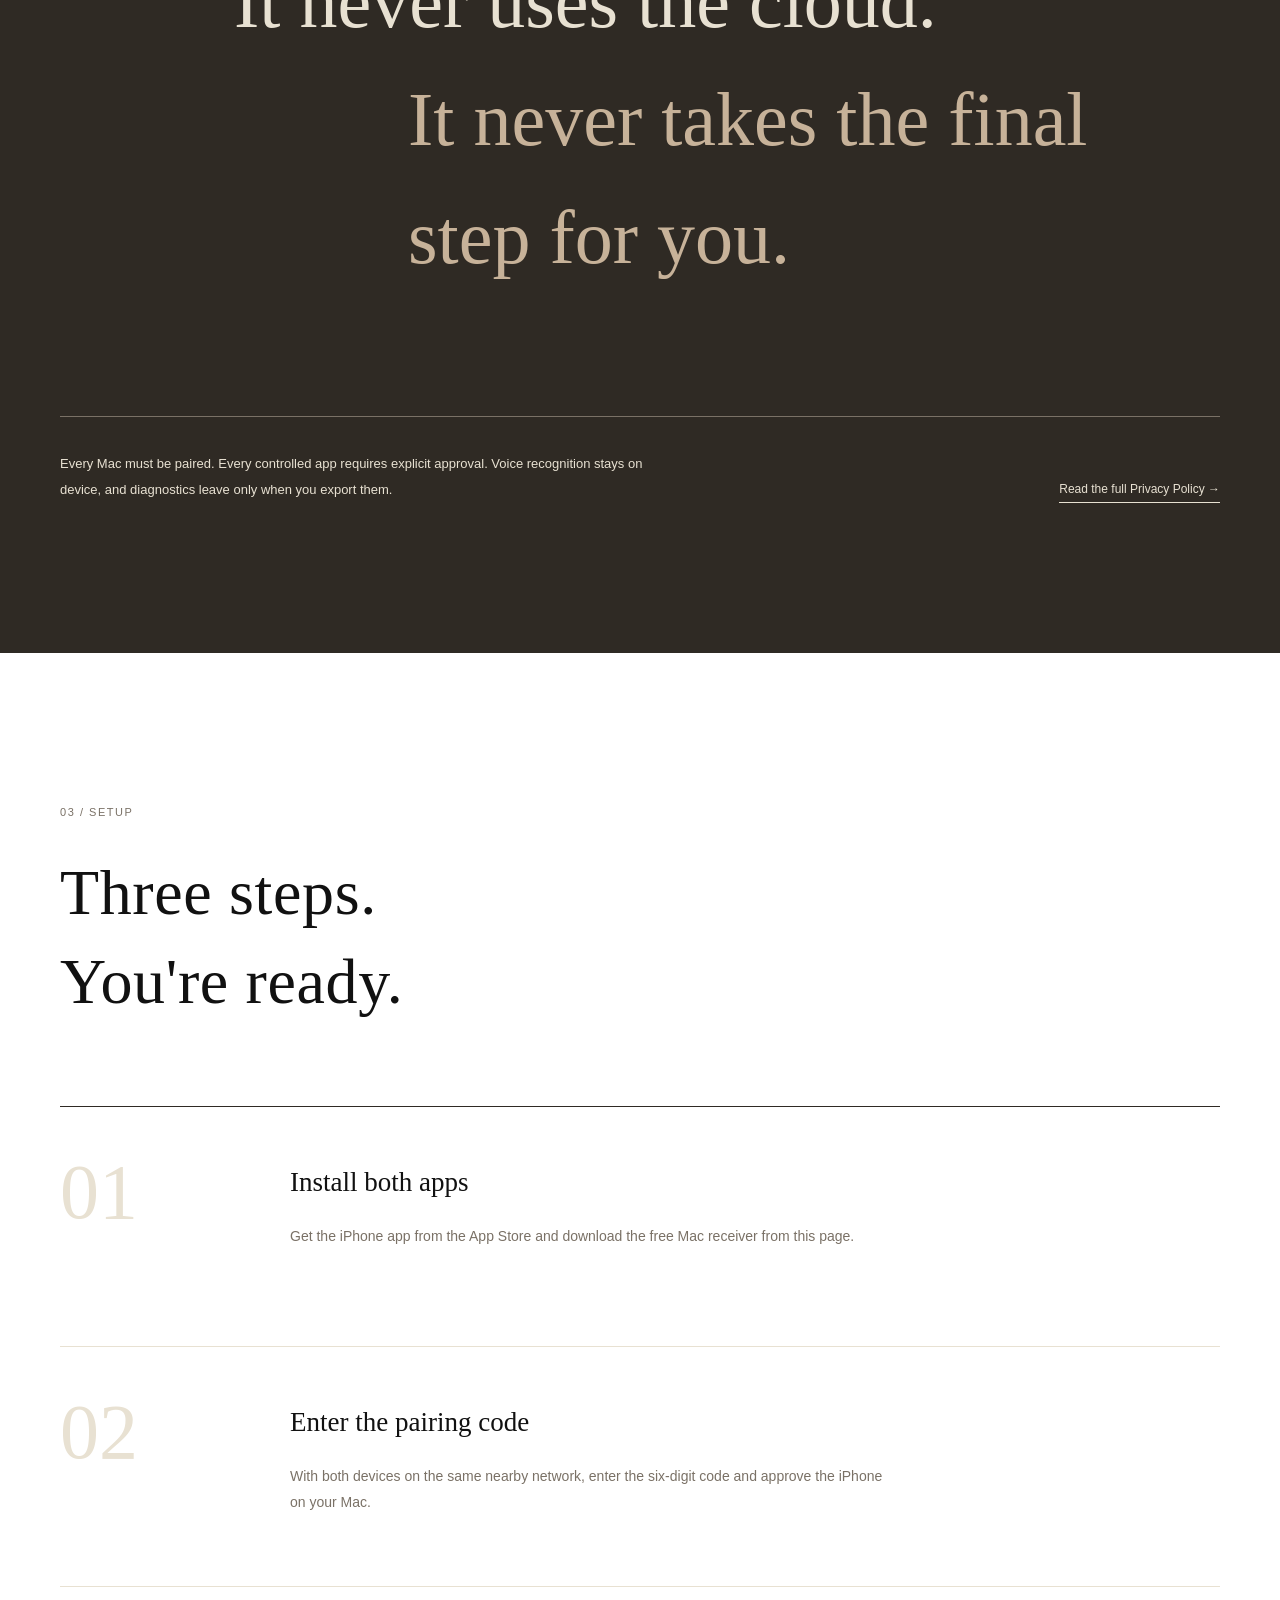
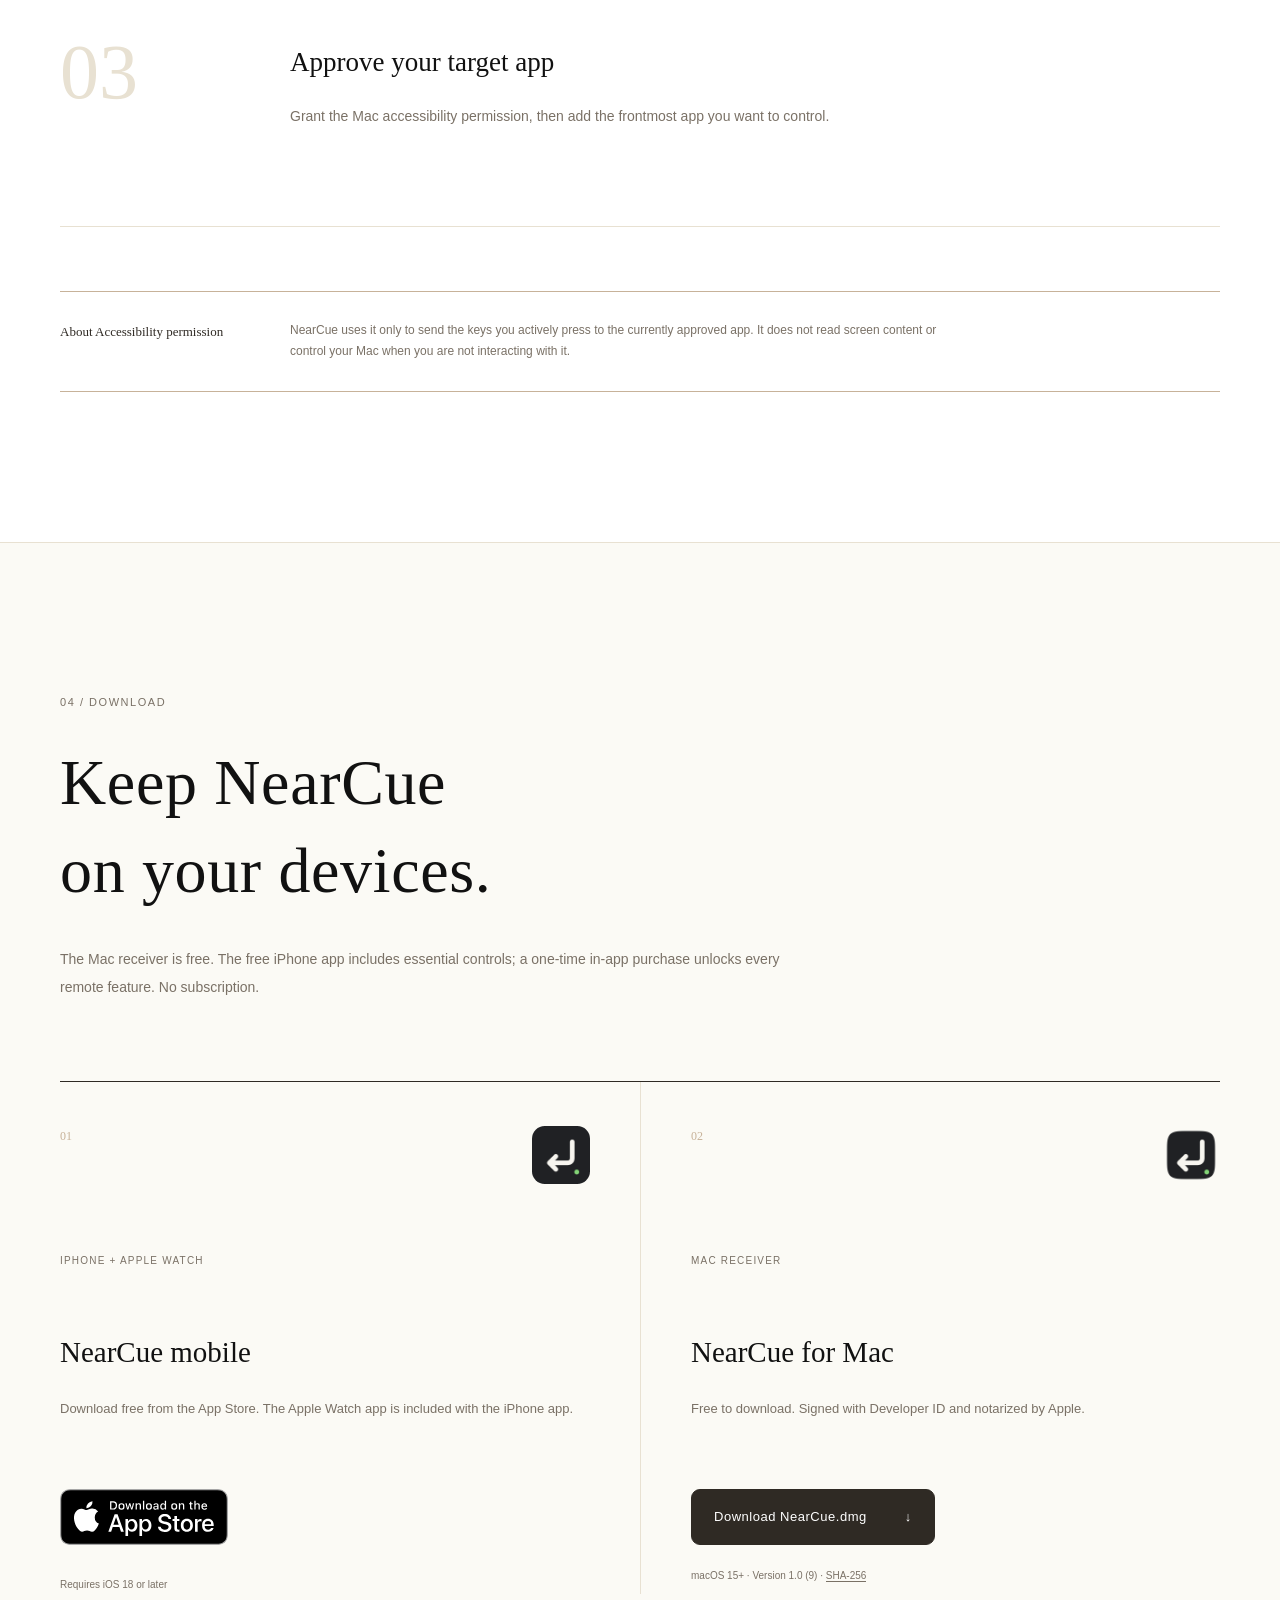
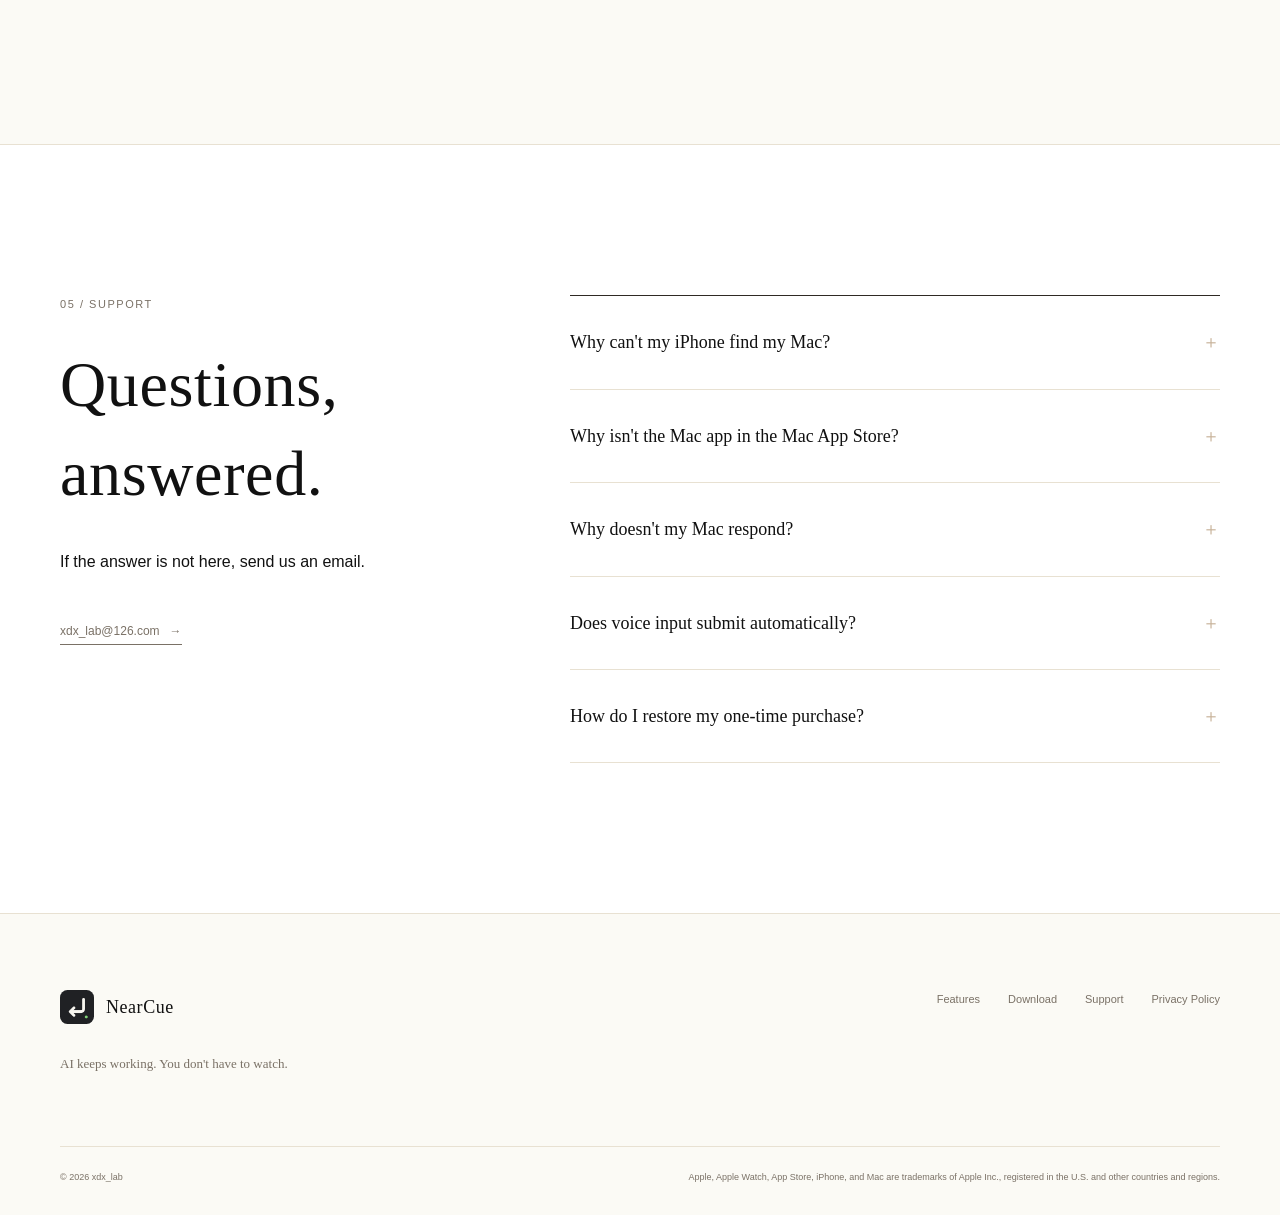
==== commit 4a8a5ae5: "chore: 更新 Mac 下载版本至 Build 9" ====
--- a/index.html
+++ b/index.html
@@ -236,7 +236,7 @@
               <h3>NearCue for Mac</h3>
               <p>免费下载安装，使用 Developer ID 签名，并已通过 Apple 公证。</p>
               <a class="button button-ink" href="https://mandandan.cn/nearcue/downloads/NearCue.dmg"><span>下载 NearCue.dmg</span><span aria-hidden="true">↓</span></a>
-              <small>macOS 15+ · 版本 1.0 (8) · <a href="https://mandandan.cn/nearcue/downloads/NearCue.dmg.sha256">SHA-256</a></small>
+              <small>macOS 15+ · 版本 1.0 (9) · <a href="https://mandandan.cn/nearcue/downloads/NearCue.dmg.sha256">SHA-256</a></small>
             </div>
           </article>
         </div>
